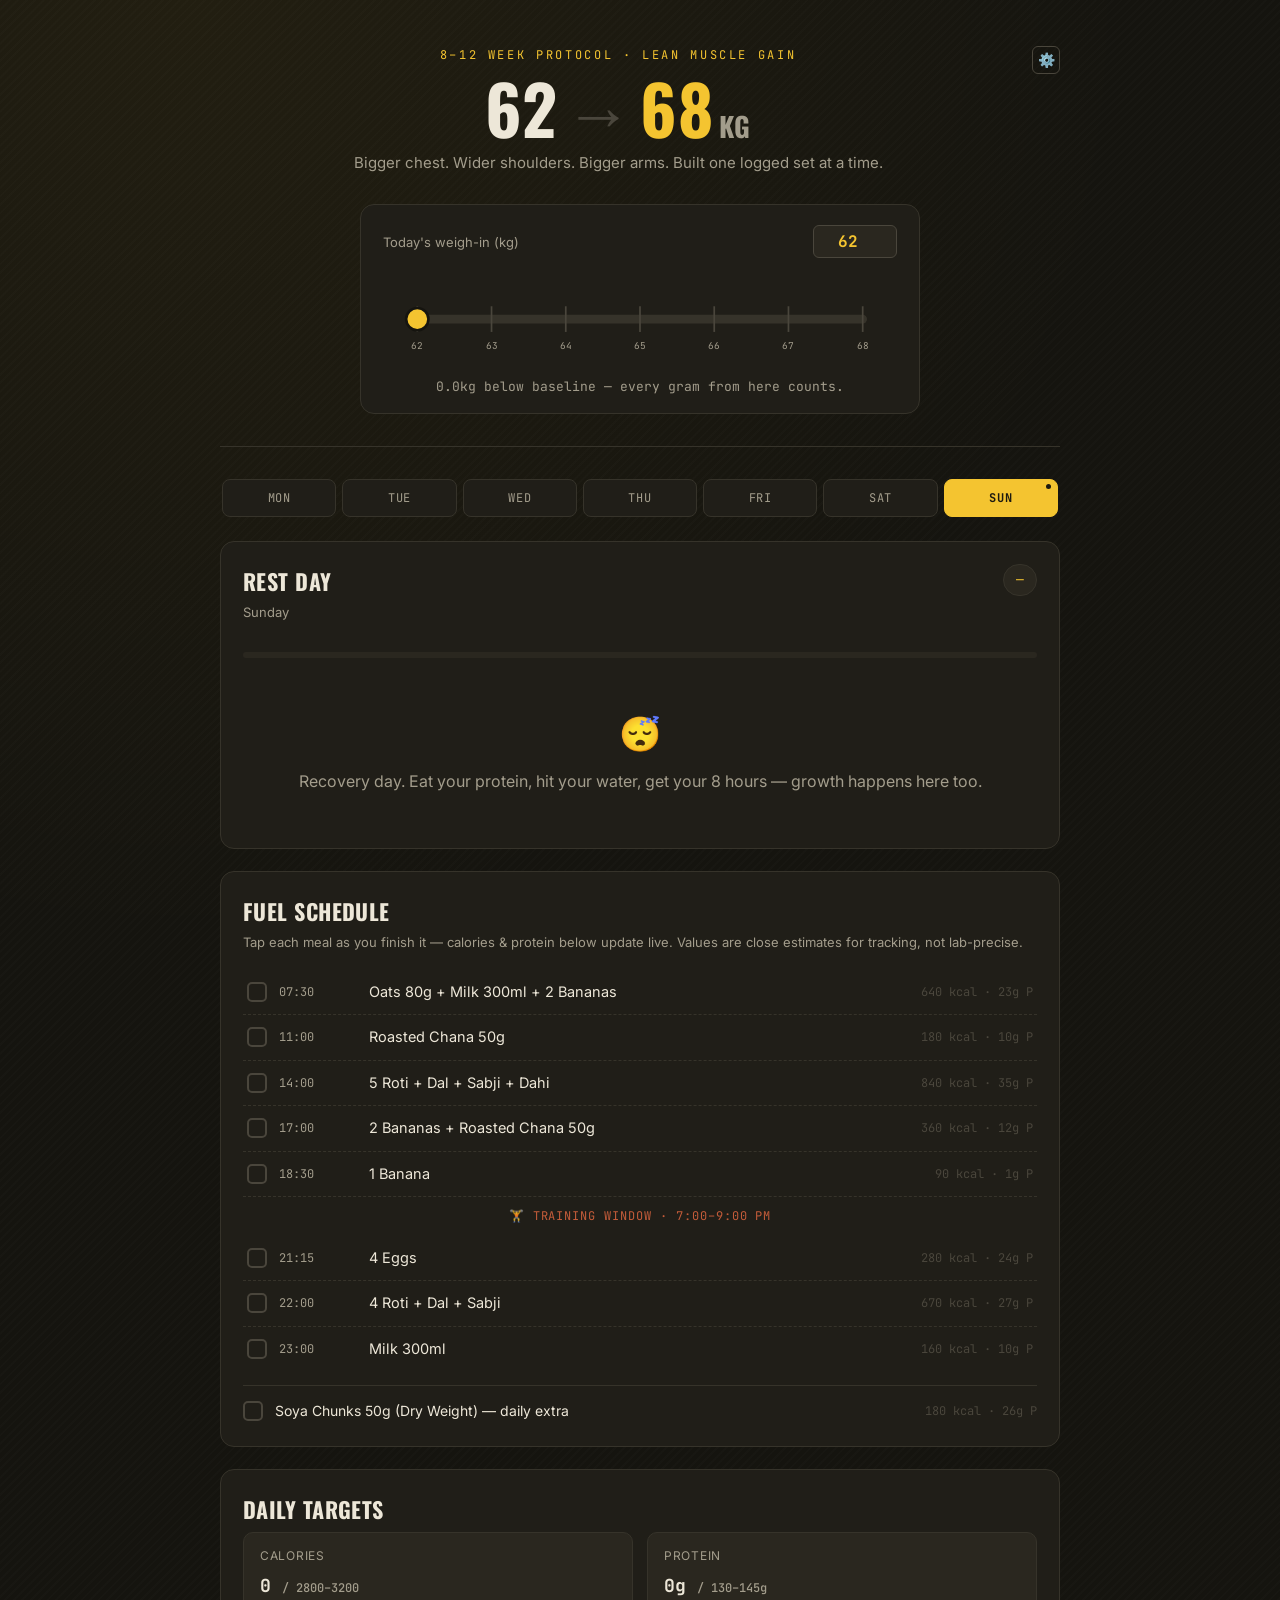
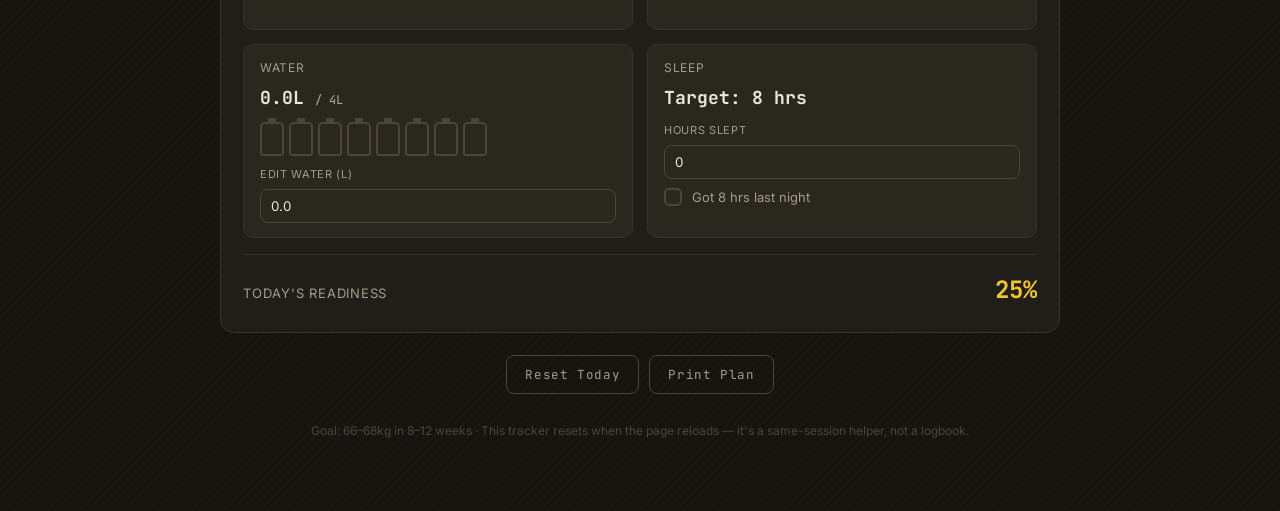
==== index.html @ f0677730 "resolve issue" ====
<!DOCTYPE html>
<html lang="en">
<head>
<meta charset="UTF-8">
<meta name="viewport" content="width=device-width, initial-scale=1.0">
<title>Lean Bulk Protocol · 62 → 68kg</title>
<link rel="preconnect" href="https://fonts.googleapis.com">
<link href="https://fonts.googleapis.com/css2?family=Oswald:wght@500;600;700&family=Inter:wght@400;500;600;700&family=JetBrains+Mono:wght@500;700&display=swap" rel="stylesheet">
<style>
  :root{
    --bg:#15140f;
    --surface:#201e18;
    --surface-2:#2a271f;
    --steel:#4a463c;
    --steel-soft:#36332a;
    --chalk:#ede7d8;
    --chalk-dim:#a39d8c;
    --hazard:#f4c430;
    --hazard-dim:#7a6420;
    --rust:#c45c3a;
    --go:#7c9a5a; 
  }

  *{ box-sizing:border-box; }
  html{ scroll-behavior:smooth; }
  body{
    margin:0;
    background:var(--bg);
    background-image:
      radial-gradient(circle at 15% 0%, rgba(244,196,48,0.06), transparent 40%),
      repeating-linear-gradient(135deg, rgba(255,255,255,0.012) 0px, rgba(255,255,255,0.012) 2px, transparent 2px, transparent 6px);
    color:var(--chalk);
    font-family:'Inter', sans-serif;
    line-height:1.55;
  }

  .page{ max-width:880px; margin:0 auto; padding:28px 20px 60px; }

  h1,h2,h3{ font-family:'Oswald', sans-serif; text-transform:uppercase; letter-spacing:0.02em; margin:0; }

  .mono{ font-family:'JetBrains Mono', monospace; }

  a{ color:var(--hazard); }

  :focus-visible{ outline:2px solid var(--hazard); outline-offset:3px; border-radius:4px; }

  /* ---------- HERO ---------- */
  .hero{
    text-align:center;
    padding:18px 0 32px;
    border-bottom:1px solid var(--steel-soft);
    margin-bottom:28px;
  }
  .hero-eyebrow{
    font-family:'JetBrains Mono', monospace;
    color:var(--hazard);
    font-size:12px;
    letter-spacing:0.22em;
    margin:0 0 10px;
  }
  .hero-title{
    font-size:clamp(40px, 9vw, 68px);
    font-weight:700;
    line-height:0.98;
    color:var(--chalk);
  }
  .hero-title .arrow{ color:var(--steel); font-weight:500; padding:0 6px; }
  .hero-title .goal-num{ color:var(--hazard); }
  .hero-title .unit{ font-size:0.4em; color:var(--chalk-dim); margin-left:4px; letter-spacing:0.05em; }
  .hero-sub{ color:var(--chalk-dim); margin:10px 0 0; font-size:15px; }

  /* ---------- BARBELL LOADER (signature element) ---------- */
  .bar-loader{
    margin:30px auto 0;
    max-width:560px;
    background:var(--surface);
    border:1px solid var(--steel-soft);
    border-radius:14px;
    padding:20px 22px 16px;
  }
  .bar-loader-head{
    display:flex; justify-content:space-between; align-items:baseline; gap:10px; flex-wrap:wrap;
  }
  .bar-loader-head label{ font-size:13px; color:var(--chalk-dim); }
  #weightInput{
    width:84px;
    background:var(--surface-2);
    border:1px solid var(--steel);
    color:var(--hazard);
    font-family:'JetBrains Mono', monospace;
    font-weight:700;
    font-size:16px;
    padding:5px 8px;
    border-radius:6px;
    text-align:center;
  }
  #barbellSvg{ width:100%; height:auto; display:block; margin-top:14px; }
  #barbellStatus{
    font-family:'JetBrains Mono', monospace;
    font-size:13px;
    color:var(--chalk-dim);
    text-align:center;
    margin:10px 0 0;
  }
  #barbellStatus.win{ color:var(--go); }

  /* ---------- DAY NAV ---------- */
  .day-nav{
    display:flex;
    gap:6px;
    overflow-x:auto;
    padding:4px 2px 18px;
    margin-bottom:6px;
  }
  .day-btn{
    flex:1 1 0;
    min-width:48px;
    background:var(--surface);
    border:1px solid var(--steel-soft);
    color:var(--chalk-dim);
    font-family:'JetBrains Mono', monospace;
    font-size:12px;
    letter-spacing:0.06em;
    padding:10px 4px;
    border-radius:8px;
    cursor:pointer;
    position:relative;
    transition:background 0.15s, color 0.15s, border-color 0.15s;
  }
  .day-btn:hover{ border-color:var(--steel); color:var(--chalk); }
  .day-btn.active{
    background:var(--hazard);
    color:#1d1a10;
    border-color:var(--hazard);
    font-weight:700;
  }
  .day-btn .today-dot{
    position:absolute; top:4px; right:6px;
    width:5px; height:5px; border-radius:50%;
    background:var(--rust);
  }
  .day-btn.active .today-dot{ background:#1d1a10; }

  /* ---------- CARDS ---------- */
  .card{
    background:var(--surface);
    border:1px solid var(--steel-soft);
    border-radius:14px;
    padding:22px 22px 24px;
    margin-bottom:22px;
  }
  .card h2{ font-size:22px; color:var(--chalk); }
  .card-meta{ font-size:13px; color:var(--chalk-dim); margin:4px 0 18px; }

  /* workout header / progress */
  .workout-header{
    display:flex; justify-content:space-between; align-items:flex-start; gap:14px; flex-wrap:wrap;
  }
  .progress-pill{
    font-family:'JetBrains Mono', monospace;
    font-size:13px;
    background:var(--surface-2);
    border:1px solid var(--steel-soft);
    color:var(--hazard);
    padding:5px 12px;
    border-radius:999px;
    white-space:nowrap;
  }
  .progress-track{
    height:6px; background:var(--surface-2); border-radius:999px; overflow:hidden; margin:12px 0 20px;
  }
  .progress-fill{
    height:100%; width:0%; background:var(--hazard);
    transition:width 0.25s ease;
  }
  .progress-fill.full{ background:var(--go); }

  .muscle-group{ margin-bottom:18px; }
  .muscle-group:last-child{ margin-bottom:0; }
  .muscle-group h3{
    font-size:14px; color:var(--chalk-dim); letter-spacing:0.1em;
    margin-bottom:8px; padding-bottom:6px; border-bottom:1px solid var(--steel-soft);
  }

  .ex-row{
    display:flex; align-items:center; gap:12px;
    padding:9px 4px;
    border-bottom:1px dashed var(--steel-soft);
  }
  .ex-row:last-child{ border-bottom:none; }
  .ex-row.done .ex-name{ color:var(--chalk-dim); text-decoration:line-through; text-decoration-color:var(--steel); }
  .ex-row.done .ex-sets{ color:var(--steel); }

  .checkbox{
    width:20px; height:20px; flex:0 0 auto;
    border:2px solid var(--steel);
    border-radius:5px;
    cursor:pointer;
    display:flex; align-items:center; justify-content:center;
    background:transparent;
    transition:background 0.15s, border-color 0.15s;
  }
  .checkbox.checked{ background:var(--hazard); border-color:var(--hazard); }
  .checkbox.checked::after{
    content:"✓"; color:#1d1a10; font-size:13px; font-weight:700;
  }

  .ex-name{ flex:1 1 auto; font-size:14.5px; color:var(--chalk); }
  .ex-sets{ font-family:'JetBrains Mono', monospace; font-size:13px; color:var(--hazard); white-space:nowrap; }

  .rest-day{
    text-align:center; padding:30px 10px; color:var(--chalk-dim);
  }
  .rest-day .big-emoji{ font-size:34px; margin-bottom:8px; }

  /* ---------- DIET ---------- */
  .meal-row{
    display:flex; align-items:center; gap:12px;
    padding:11px 4px;
    border-bottom:1px dashed var(--steel-soft);
  }
  .meal-row:last-child{ border-bottom:none; }
  .meal-time{
    font-family:'JetBrains Mono', monospace; font-size:12px; color:var(--chalk-dim);
    width:78px; flex:0 0 auto;
  }
  .meal-name{ flex:1 1 auto; font-size:14.5px; color:var(--chalk); }
  .meal-row.done .meal-name{ color:var(--chalk-dim); text-decoration:line-through; text-decoration-color:var(--steel); }
  .meal-macro{
    font-family:'JetBrains Mono', monospace; font-size:12px; color:var(--steel);
    white-space:nowrap;
  }
  .meal-row.done .meal-macro{ color:var(--hazard); }
  .meal-divider{
    text-align:center; padding:10px 0; color:var(--rust);
    font-family:'JetBrains Mono', monospace; font-size:12px; letter-spacing:0.08em;
  }
  .extra-row{
    display:flex; align-items:center; gap:12px; margin-top:14px; padding-top:14px;
    border-top:1px solid var(--steel-soft);
  }
  .extra-row .ex-name{ font-size:14px; }

  /* ---------- DASHBOARD ---------- */
  .gauges{
    display:grid; grid-template-columns:repeat(2, 1fr); gap:14px; margin-top:6px;
  }
  .gauge{
    background:var(--surface-2); border:1px solid var(--steel-soft); border-radius:10px;
    padding:14px 16px;
  }
  .gauge-label{ font-size:12px; color:var(--chalk-dim); letter-spacing:0.06em; text-transform:uppercase; margin-bottom:6px; }
  .gauge-value{ font-family:'JetBrains Mono', monospace; font-size:18px; color:var(--chalk); font-weight:700; }
  .gauge-value .target{ font-size:12px; color:var(--chalk-dim); font-weight:500; }
  .gauge .progress-track{ margin:10px 0 0; }

  .water-editor, .sleep-editor{ margin-top:10px; display:flex; flex-direction:column; gap:6px; }
  .water-editor label, .sleep-editor label{ font-size:11px; color:var(--chalk-dim); letter-spacing:0.06em; text-transform:uppercase; }
  .water-editor input, .sleep-editor input{
    width:100%; background:var(--surface-2); border:1px solid var(--steel); color:var(--chalk);
    font-family:'Inter', sans-serif; padding:8px 10px; border-radius:8px;
  }

  .bottles{ display:flex; gap:5px; margin-top:10px; flex-wrap:wrap; }
  .bottle{
    width:24px; height:34px; border:2px solid var(--steel); border-radius:5px 5px 3px 3px;
    cursor:pointer; background:transparent; position:relative;
    transition:background 0.15s, border-color 0.15s;
  }
  .bottle::before{
    content:""; position:absolute; top:-6px; left:50%; transform:translateX(-50%);
    width:8px; height:6px; background:var(--steel); border-radius:1px;
  }
  .bottle.filled{ background:var(--hazard); border-color:var(--hazard); }
  .bottle.filled::before{ background:var(--hazard); }

  .sleep-toggle{
    display:flex; align-items:center; gap:10px; margin-top:8px; cursor:pointer;
  }
  .sleep-toggle .checkbox{ width:18px; height:18px; }
  .sleep-toggle span{ font-size:13px; color:var(--chalk-dim); }

  .readiness{
    margin-top:16px; padding-top:16px; border-top:1px solid var(--steel-soft);
    display:flex; align-items:baseline; justify-content:space-between;
  }
  .readiness-label{ font-size:13px; color:var(--chalk-dim); letter-spacing:0.06em; text-transform:uppercase; }
  .readiness-value{ font-family:'JetBrains Mono', monospace; font-size:24px; color:var(--hazard); font-weight:700; }

  /* ---------- ACTIONS / FOOTER ---------- */
  .actions{ display:flex; gap:10px; justify-content:center; margin:6px 0 28px; flex-wrap:wrap; }
  .action-btn{
    background:transparent; border:1px solid var(--steel); color:var(--chalk-dim);
    font-family:'JetBrains Mono', monospace; font-size:12.5px; letter-spacing:0.05em;
    padding:10px 18px; border-radius:8px; cursor:pointer;
    transition:border-color 0.15s, color 0.15s;
  }
  .action-btn:hover{ border-color:var(--hazard); color:var(--hazard); }

  footer{ text-align:center; color:var(--steel); font-size:12px; padding-bottom:10px; }

  @media (max-width: 480px){
    .gauges{ grid-template-columns:1fr; }
    .meal-time{ width:60px; font-size:11px; }
  }

  @media (prefers-reduced-motion: reduce){
    *{ transition:none !important; scroll-behavior:auto !important; }
  }

  /* ---------- SETTINGS MODAL ---------- */
  .modal-overlay{
    display:none; position:fixed; top:0; left:0; right:0; bottom:0;
    background:rgba(0,0,0,0.7); z-index:1000; align-items:center; justify-content:center;
  }
  .modal-overlay.open{ display:flex; }
  .modal{
    background:var(--surface); border:1px solid var(--steel-soft); border-radius:16px;
    max-width:600px; width:90%; max-height:80vh; overflow-y:auto; padding:30px;
    animation:modalSlide 0.25s ease;
  }
  @keyframes modalSlide{
    from{ transform:translateY(20px); opacity:0; }
    to{ transform:translateY(0); opacity:1; }
  }
  .modal h2{ margin-top:0; }
  .modal-section{ margin-bottom:24px; }
  .modal-section:last-child{ margin-bottom:0; }
  .modal-label{ font-size:13px; color:var(--chalk-dim); letter-spacing:0.06em; text-transform:uppercase; display:block; margin-bottom:8px; }
  .modal-input, .modal-select{
    width:100%; background:var(--surface-2); border:1px solid var(--steel);
    color:var(--chalk); font-family:'Inter', sans-serif; font-size:14px;
    padding:10px 12px; border-radius:8px; margin-bottom:10px;
  }
  .modal-input:focus, .modal-select:focus{ outline:none; border-color:var(--hazard); }
  .modal-row{ display:flex; gap:14px; align-items:flex-end; }
  .modal-row .modal-field{ flex:1; }
  .modal-add-btn{
    background:var(--hazard); color:#1d1a10; border:none; font-weight:700;
    padding:10px 16px; border-radius:8px; cursor:pointer; font-size:13px;
    transition:opacity 0.15s;
  }
  .modal-add-btn:hover{ opacity:0.9; }
  .modal-item{
    background:var(--surface-2); border:1px solid var(--steel-soft); border-radius:8px;
    padding:12px; margin-bottom:8px; display:flex; justify-content:space-between; align-items:center; flex-wrap:wrap; gap:8px;
  }
  .modal-item-info{ flex:1; min-width:200px; }
  .modal-item-actions{ display:flex; gap:6px; }
  .modal-item-edit, .modal-item-close{
    background:none; border:none; cursor:pointer; font-size:16px;
    transition:color 0.15s;
  }
  .modal-item-edit{ color:var(--hazard); }
  .modal-item-edit:hover{ color:var(--hazard); opacity:0.8; }
  .modal-item-close{ color:var(--rust); }
  .modal-item-close:hover{ color:var(--hazard); }

  .modal-tabs{
    display:flex; gap:6px; border-bottom:1px solid var(--steel-soft); margin-bottom:20px;
    overflow-x:auto;
  }
  .modal-tab{
    background:none; border:none; color:var(--chalk-dim); padding:10px 16px;
    cursor:pointer; font-size:13px; letter-spacing:0.06em; text-transform:uppercase;
    border-bottom:2px solid transparent; transition:all 0.15s;
  }
  .modal-tab.active{ color:var(--hazard); border-bottom-color:var(--hazard); }
  .modal-tab:hover{ color:var(--chalk); }

  .modal-tab-content{ display:none; }
  .modal-tab-content.active{ display:block; }

  .edit-form{ background:var(--surface-2); border:1px solid var(--steel-soft); border-radius:8px; padding:16px; margin-bottom:16px; }
  .edit-form-row{ display:flex; gap:10px; margin-bottom:12px; flex-wrap:wrap; }
  .edit-form-row:last-child{ margin-bottom:0; }
  .edit-form-field{ flex:1; min-width:120px; }
  .edit-form-field label{ display:block; font-size:11px; color:var(--chalk-dim); margin-bottom:4px; text-transform:uppercase; letter-spacing:0.06em; }
  .edit-form-field input{ width:100%; }

  .modal-section.collapsible{ border:1px solid var(--steel-soft); border-radius:8px; overflow:hidden; }
  .modal-section.collapsible .modal-label{
    background:var(--surface-2); padding:12px; margin:0; cursor:pointer; display:flex;
    justify-content:space-between; align-items:center; user-select:none;
  }
  .modal-section.collapsible .modal-label::after{ content:"▼"; font-size:12px; }
  .modal-section.collapsible.collapsed .modal-label::after{ content:"▶"; }
  .modal-section.collapsible .section-content{ padding:16px; display:block; }
  .modal-section.collapsible.collapsed .section-content{ display:none; }

  .strength-calc{
    background:var(--surface-2); border:1px solid var(--steel-soft); border-radius:8px;
    padding:12px; margin-top:10px; font-size:12px; color:var(--chalk-dim);
  }
  .modal-buttons{
    display:flex; gap:10px; justify-content:flex-end; margin-top:20px;
  }
  .modal-btn{
    padding:10px 20px; border-radius:8px; border:1px solid var(--steel); color:var(--chalk);
    background:transparent; cursor:pointer; font-size:13px; transition:all 0.15s;
  }
  .modal-btn:hover{ border-color:var(--hazard); color:var(--hazard); }
  .modal-btn.primary{
    background:var(--hazard); color:#1d1a10; border-color:var(--hazard); font-weight:700;
  }
  .modal-btn.primary:hover{ opacity:0.9; }

  .settings-icon{
    width:28px; height:28px; display:flex; align-items:center; justify-content:center;
    background:transparent; border:1px solid var(--steel); border-radius:6px; cursor:pointer;
    color:var(--chalk-dim); font-size:14px; transition:all 0.15s;
  }
  .settings-icon:hover{ border-color:var(--hazard); color:var(--hazard); }

  @media print{
    body{ background:#fff; color:#111; }
    .day-nav, .actions, #weightInput, .settings-icon{ display:none; }
    .card, .bar-loader{ border:1px solid #ccc; background:#fff; }
    .hero-title, .hero-title .goal-num{ color:#111; }
  }
</style>
</head>
<body>
<div class="page">

  <header class="hero">
    <div style="display:flex; justify-content:center; align-items:flex-start; gap:16px; position:relative;">
      <div style="flex:1;">
        <p class="hero-eyebrow">8–12 WEEK PROTOCOL · LEAN MUSCLE GAIN</p>
        <h1 class="hero-title"><span id="startWeight">62</span><span class="arrow">→</span><span class="goal-num" id="goalWeight">68</span><span class="unit">KG</span></h1>
        <p class="hero-sub">Bigger chest. Wider shoulders. Bigger arms. Built one logged set at a time.</p>
      </div>
      <button class="settings-icon" id="settingsBtn" title="Settings" aria-label="Open settings">⚙️</button>
    </div>

    <div class="bar-loader">
      <div class="bar-loader-head">
        <label for="weightInput">Today's weigh-in (kg)</label>
        <input type="number" id="weightInput" min="55" max="75" step="0.1" value="62">
      </div>
      <svg id="barbellSvg" viewBox="0 0 600 110" xmlns="http://www.w3.org/2000/svg" aria-hidden="true">
        <line x1="40" y1="55" x2="560" y2="55" stroke="#36332a" stroke-width="10" stroke-linecap="round"/>
        <rect id="barFill" x="40" y="50" width="0" height="10" rx="5" fill="#f4c430"/>
        <g id="ticks" font-family="JetBrains Mono, monospace" font-size="11" fill="#a39d8c"></g>
        <circle id="plateMarker" cx="40" cy="55" r="13" fill="#f4c430" stroke="#15140f" stroke-width="3"/>
      </svg>
      <p id="barbellStatus" class="mono">Log your weight to start tracking.</p>
    </div>
  </header>

  <nav class="day-nav" id="dayNav" aria-label="Day selector"></nav>

  <section class="card workout-card">
    <div class="workout-header">
      <div>
        <h2 id="workoutTitle">—</h2>
        <p class="card-meta" id="workoutMeta">—</p>
      </div>
      <div class="progress-pill mono" id="workoutProgressText">0/0</div>
    </div>
    <div class="progress-track"><div class="progress-fill" id="workoutProgressFill"></div></div>
    <div id="workoutContent"></div>
  </section>

  <section class="card diet-card">
    <h2>Fuel Schedule</h2>
    <p class="card-meta">Tap each meal as you finish it — calories &amp; protein below update live. Values are close estimates for tracking, not lab-precise.</p>
    <div id="dietList"></div>
    <div class="extra-row">
      <button class="checkbox" id="soyaCheck" role="checkbox" aria-checked="false" aria-label="Soya chunks 50g dry, daily"></button>
      <span class="ex-name">Soya Chunks 50g (Dry Weight) — daily extra</span>
      <span class="meal-macro mono">180 kcal · 26g P</span>
    </div>
  </section>

  <section class="card dashboard-card">
    <h2>Daily Targets</h2>
    <div class="gauges">
      <div class="gauge">
        <div class="gauge-label">Calories</div>
        <div class="gauge-value"><span id="kcalValue">0</span> <span class="target">/ 2800–3200</span></div>
        <div class="progress-track"><div class="progress-fill" id="kcalFill"></div></div>
      </div>
      <div class="gauge">
        <div class="gauge-label">Protein</div>
        <div class="gauge-value"><span id="proteinValue">0</span>g <span class="target">/ 130–145g</span></div>
        <div class="progress-track"><div class="progress-fill" id="proteinFill"></div></div>
      </div>
      <div class="gauge">
        <div class="gauge-label">Water</div>
        <div class="gauge-value"><span id="waterValue">0.0</span>L <span class="target" id="waterTarget">/ 4L</span></div>
        <div class="bottles" id="bottles"></div>
        <div class="water-editor">
          <label for="waterInput">Edit water (L)</label>
          <input type="number" id="waterInput" min="0" max="8" step="0.5" value="0">
        </div>
      </div>
      <div class="gauge">
        <div class="gauge-label">Sleep</div>
        <div class="gauge-value">Target: 8 hrs</div>
        <div class="sleep-editor">
          <label for="sleepInput">Hours slept</label>
          <input type="number" id="sleepInput" min="0" max="12" step="0.5" value="0">
        </div>
        <label class="sleep-toggle">
          <button class="checkbox" id="sleepCheck" role="checkbox" aria-checked="false" aria-label="Got 8 hours sleep last night"></button>
          <span>Got 8 hrs last night</span>
        </label>
      </div>
    </div>
    <div class="readiness">
      <span class="readiness-label">Today's readiness</span>
      <span class="readiness-value mono" id="readinessValue">0%</span>
    </div>
  </section>

  <div class="actions">
    <button class="action-btn" id="resetBtn">Reset Today</button>
    <button class="action-btn" id="printBtn">Print Plan</button>
  </div>

  <footer>
    Goal: 66–68kg in 8–12 weeks · This tracker resets when the page reloads — it's a same-session helper, not a logbook.
  </footer>
</div>

<!-- SETTINGS MODAL -->
<div class="modal-overlay" id="settingsModal">
  <div class="modal">
    <h2>⚙️ Customize Your Protocol</h2>
    
    <div class="modal-tabs">
      <button class="modal-tab active" data-tab="weight">Weight & Calories</button>
      <button class="modal-tab" data-tab="meals">Meals</button>
      <button class="modal-tab" data-tab="exercises">Exercises</button>
    </div>

    <!-- TAB: WEIGHT & CALORIES -->
    <div class="modal-tab-content active" id="tab-weight">
      <div class="modal-section">
        <label class="modal-label">Weight Goal Range</label>
        <div class="modal-row">
          <div class="modal-field">
            <input type="number" class="modal-input" id="startWeightInput" min="40" max="150" step="0.1" placeholder="Start (kg)">
          </div>
          <div class="modal-field">
            <input type="number" class="modal-input" id="goalWeightInput" min="40" max="150" step="0.1" placeholder="Goal (kg)">
          </div>
        </div>
      </div>

      <div class="modal-section">
        <label class="modal-label">Daily Nutrition Targets</label>
        <div style="margin-bottom:12px; padding:12px; background:var(--surface-2); border-radius:6px; font-size:13px; color:var(--chalk-dim);">
          💡 Tip: Higher weight = more calories needed. Adjust based on your goal (bulk, cut, maintain).
        </div>
        <div class="modal-row">
          <div class="modal-field">
            <label style="font-size:11px; color:var(--chalk-dim);">Calories (kcal/day)</label>
            <input type="number" class="modal-input" id="calorieTargetInput" min="1500" max="5000" step="100">
          </div>
          <div class="modal-field">
            <label style="font-size:11px; color:var(--chalk-dim);">Protein (g/day)</label>
            <input type="number" class="modal-input" id="proteinTargetInput" min="50" max="300" step="5">
          </div>
        </div>
        <div class="strength-calc" id="calorieCalcInfo"></div>
      </div>
    </div>

    <!-- TAB: MEALS -->
    <div class="modal-tab-content" id="tab-meals">
      <div class="modal-section">
        <label class="modal-label">Default Meals</label>
        <div id="defaultMealsList"></div>
      </div>
      
      <div class="modal-section">
        <label class="modal-label">Custom Meals</label>
        <div id="customMealsList"></div>
        
        <div class="edit-form">
          <h3 style="margin:0 0 12px; font-size:13px;">Add New Meal</h3>
          <div class="edit-form-row">
            <div class="edit-form-field">
              <label>Time</label>
              <input type="time" class="modal-input" id="newMealTime" value="12:00">
            </div>
            <div class="edit-form-field">
              <label>Meal Name</label>
              <input type="text" class="modal-input" id="newMealName" placeholder="e.g. Chicken Rice">
            </div>
          </div>
          <div class="edit-form-row">
            <div class="edit-form-field">
              <label>Calories (kcal)</label>
              <input type="number" class="modal-input" id="newMealKcal" min="0" max="2000" placeholder="500">
            </div>
            <div class="edit-form-field">
              <label>Protein (g)</label>
              <input type="number" class="modal-input" id="newMealProtein" min="0" max="150" placeholder="30">
            </div>
          </div>
          <button class="modal-add-btn" id="addMealBtn">➕ Add Meal</button>
        </div>
      </div>
    </div>

    <!-- TAB: EXERCISES -->
    <div class="modal-tab-content" id="tab-exercises">
      <div id="exercisesList"></div>
    </div>

    <div class="modal-buttons">
      <button class="modal-btn" id="closeSettingsBtn">Cancel</button>
      <button class="modal-btn primary" id="saveSettingsBtn">Save Changes</button>
    </div>
  </div>
</div>

<script>
(function(){
  // ---------- DEFAULT CONFIG ----------
  const defaultConfig = {
    startWeight: 62,
    goalWeight: 68,
    calorieTarget: 3000,
    proteinTarget: 140,
    customMeals: [],
    workoutData: {
      backBiceps: {
        title: "Back + Biceps",
        day: "Monday & Thursday",
        groups: [
          { name:"Back", exercises:[
            {name:"Wide Grip Lat Pulldown", sets:4, reps:"8–12"},
            {name:"Seated Cable Row", sets:4, reps:"8–12"},
            {name:"Chest Supported Row", sets:3, reps:"10–12"},
            {name:"One Arm Dumbbell Row", sets:3, reps:"10"},
            {name:"Face Pull", sets:3, reps:"15"}
          ]},
          { name:"Biceps", exercises:[
            {name:"Barbell Curl", sets:4, reps:"8–10"},
            {name:"Incline Dumbbell Curl", sets:3, reps:"10–12"},
            {name:"Hammer Curl", sets:3, reps:"10–12"},
            {name:"Reverse Grip EZ-Bar Curl", sets:3, reps:"12–15"}
          ]}
        ]
      },
      chestTriceps: {
        title: "Chest + Triceps",
        day: "Tuesday & Friday",
        groups: [
          { name:"Chest", exercises:[
            {name:"Incline Bench Press", sets:4, reps:"6–8"},
            {name:"Flat Bench Press", sets:4, reps:"6–8"},
            {name:"Incline Dumbbell Press", sets:3, reps:"8–10"},
            {name:"Cable Fly", sets:3, reps:"12–15"}
          ]},
          { name:"Triceps", exercises:[
            {name:"Rope Pushdown", sets:4, reps:"10–12"},
            {name:"Overhead Rope Extension", sets:3, reps:"10–12"},
            {name:"Dips", sets:3, reps:"8–12"}
          ]}
        ]
      },
      legsShouldersAbs: {
        title: "Legs + Shoulders + Abs",
        day: "Wednesday & Saturday",
        groups: [
          { name:"Legs", exercises:[
            {name:"Squat", sets:4, reps:"6–8"},
            {name:"Leg Press", sets:4, reps:"10–12"},
            {name:"Romanian Deadlift", sets:3, reps:"8–10"},
            {name:"Leg Extension", sets:3, reps:"12–15"},
            {name:"Leg Curl", sets:3, reps:"12–15"},
            {name:"Standing Calf Raise", sets:4, reps:"15–20"}
          ]},
          { name:"Shoulders", exercises:[
            {name:"Seated Dumbbell Press", sets:4, reps:"8–10"},
            {name:"Lateral Raise", sets:5, reps:"12–15"},
            {name:"Rear Delt Fly", sets:4, reps:"15"},
            {name:"Front Plate Raise", sets:3, reps:"15"}
          ]},
          { name:"Abs", exercises:[
            {name:"Hanging Leg Raise", sets:3, reps:"15"},
            {name:"Cable Crunch", sets:3, reps:"15"},
            {name:"Plank", sets:3, reps:"60 sec"}
          ]}
        ]
      },
      rest: { title:"Rest Day", day:"Sunday", groups: [] }
    }
  };

  let config = loadConfig();

  // Add workoutData if not present
  if (!config.workoutData) {
    config.workoutData = JSON.parse(JSON.stringify(defaultConfig.workoutData));
  }

  const dayLabels = ["SUN","MON","TUE","WED","THU","FRI","SAT"];
  const dayToGroup = { 0:"rest", 1:"backBiceps", 2:"chestTriceps", 3:"legsShouldersAbs", 4:"backBiceps", 5:"chestTriceps", 6:"legsShouldersAbs" };

  let meals = [
    { time:"07:30", name:"Oats 80g + Milk 300ml + 2 Bananas", kcal:640, protein:23, default:true },
    { time:"11:00", name:"Roasted Chana 50g", kcal:180, protein:10, default:true },
    { time:"14:00", name:"5 Roti + Dal + Sabji + Dahi", kcal:840, protein:35, default:true },
    { time:"17:00", name:"2 Bananas + Roasted Chana 50g", kcal:360, protein:12, default:true },
    { time:"18:30", name:"1 Banana", kcal:90, protein:1, default:true },
    { divider:"🏋  TRAINING WINDOW · 7:00–9:00 PM" },
    { time:"21:15", name:"4 Eggs", kcal:280, protein:24, default:true },
    { time:"22:00", name:"4 Roti + Dal + Sabji", kcal:670, protein:27, default:true },
    { time:"23:00", name:"Milk 300ml", kcal:160, protein:10, default:true }
  ];

  // ---------- STORAGE FUNCTIONS ----------
  function getDailyStateKey(){
    const today = new Date().toISOString().split('T')[0];
    return 'workoutDailyState_' + today;
  }

  function saveDailyState(){
    const state = {
      exState: exState,
      mealState: mealState,
      soyaDone: soyaDone,
      sleepDone: sleepDone,
      waterFilled: waterFilled,
      sleepHours: sleepHours,
      weight: parseFloat((typeof weightInput !== 'undefined' && weightInput.value) ? weightInput.value : (config.startWeight || 0))
    };
    localStorage.setItem(getDailyStateKey(), JSON.stringify(state));
  }

  function loadDailyState(){
    const stored = localStorage.getItem(getDailyStateKey());
    if (stored){
      const state = JSON.parse(stored);
      // Merge exState safely: keep current structure but copy boolean values where possible
      if (state.exState && typeof state.exState === 'object'){
        Object.keys(exState).forEach(g => {
          if (Array.isArray(exState[g]) && Array.isArray(state.exState[g])){
            const len = Math.min(exState[g].length, state.exState[g].length);
            for (let i=0;i<len;i++) exState[g][i] = !!state.exState[g][i];
          }
        });
      }
      // Merge mealState without changing length
      if (Array.isArray(state.mealState) && Array.isArray(mealState)){
        const len = Math.min(mealState.length, state.mealState.length);
        for (let i=0;i<len;i++) mealState[i] = !!state.mealState[i];
      }
      soyaDone = !!state.soyaDone;
      sleepDone = !!state.sleepDone;
      waterFilled = state.waterFilled || 0;
      sleepHours = state.sleepHours || 0;
      if (typeof state.weight !== 'undefined'){
        try { document.getElementById('weightInput').value = state.weight; } catch(e){}
      }
    }
  }

  function loadConfig(){
    const stored = localStorage.getItem('workoutConfig');
    return stored ? JSON.parse(stored) : JSON.parse(JSON.stringify(defaultConfig));
  }

  function saveConfig(cfg){
    localStorage.setItem('workoutConfig', JSON.stringify(cfg));
  }

  // Auto-calculate calories based on weight
  function calculateCalories(weight) {
    // Harris-Benedict formula adjusted for bulking
    const tdee = 1.375 * (10 * weight + 6.25 * 180 - 5 * 30 + 5); // assuming 180cm height, 30yo male
    return Math.round(tdee * 1.1); // 10% surplus for lean bulk
  }

  function calculateProtein(weight) {
    return Math.round(weight * 2.2); // 2.2g per kg for muscle building
  }

  // ---------- state ----------
  let currentGroup = "backBiceps";
  let exState = {};
  let mealState = meals.map(() => false);
  let soyaDone = false;
  let sleepDone = false;
  let waterFilled = 0;
  let sleepHours = 0;

  Object.keys(config.workoutData).forEach(g => {
    const count = config.workoutData[g].groups.reduce((sum, grp) => sum + grp.exercises.length, 0);
    exState[g] = new Array(count).fill(false);
  });

  // ---------- elements ----------
  const dayNav = document.getElementById('dayNav');
  const workoutTitle = document.getElementById('workoutTitle');
  const workoutMeta = document.getElementById('workoutMeta');
  const workoutContent = document.getElementById('workoutContent');
  const workoutProgressText = document.getElementById('workoutProgressText');
  const workoutProgressFill = document.getElementById('workoutProgressFill');
  const dietList = document.getElementById('dietList');
  const bottlesEl = document.getElementById('bottles');
  const settingsModal = document.getElementById('settingsModal');
  const settingsBtn = document.getElementById('settingsBtn');
  const closeSettingsBtn = document.getElementById('closeSettingsBtn');
  const saveSettingsBtn = document.getElementById('saveSettingsBtn');

  // ---------- MODAL TABS ----------
  document.querySelectorAll('.modal-tab').forEach(tab => {
    tab.addEventListener('click', (e) => {
      const tabName = e.target.dataset.tab;
      document.querySelectorAll('.modal-tab').forEach(t => t.classList.remove('active'));
      document.querySelectorAll('.modal-tab-content').forEach(c => c.classList.remove('active'));
      e.target.classList.add('active');
      document.getElementById('tab-' + tabName).classList.add('active');
    });
  });

  // ---------- SETTINGS MODAL ----------
  settingsBtn.addEventListener('click', () => {
    openSettingsModal();
  });

  closeSettingsBtn.addEventListener('click', () => {
    settingsModal.classList.remove('open');
  });

  settingsModal.addEventListener('click', (e) => {
    if (e.target === settingsModal) settingsModal.classList.remove('open');
  });

  function openSettingsModal(){
    document.getElementById('startWeightInput').value = config.startWeight;
    document.getElementById('goalWeightInput').value = config.goalWeight;
    document.getElementById('calorieTargetInput').value = config.calorieTarget;
    document.getElementById('proteinTargetInput').value = config.proteinTarget;
    
    updateCalorieCalcInfo();
    renderMealsList();
    renderExercisesList();
    settingsModal.classList.add('open');
  }

  function updateCalorieCalcInfo(){
    const weight = parseFloat(document.getElementById('startWeightInput').value) || config.startWeight;
    const suggestedCal = calculateCalories(weight);
    const suggestedPro = calculateProtein(weight);
    document.getElementById('calorieCalcInfo').innerHTML = 
      `<strong>🧮 Suggested for ${weight}kg:</strong><br>` +
      `Calories: ${suggestedCal} kcal/day | Protein: ${suggestedPro}g/day<br>` +
      `<small>Formula: TDEE × 1.1 (lean bulk) & ${weight}kg × 2.2g/kg</small>`;
  }

  document.getElementById('startWeightInput').addEventListener('change', updateCalorieCalcInfo);

  // ---------- MEALS MANAGEMENT ----------
  function renderMealsList(){
    const defaultContainer = document.getElementById('defaultMealsList');
    const customContainer = document.getElementById('customMealsList');
    
    defaultContainer.innerHTML = '';
    customContainer.innerHTML = '';
    
    meals.forEach((m, idx) => {
      if (m.divider) return;
      const item = document.createElement('div');
      item.className = 'modal-item';
      item.innerHTML = `<div class="modal-item-info">
        <strong>${m.time} — ${m.name}</strong><br>
        <small>${m.kcal} kcal · ${m.protein}g P</small>
      </div>`;
      
      const actions = document.createElement('div');
      actions.className = 'modal-item-actions';
      
      if (!m.default) {
        const editBtn = document.createElement('button');
        editBtn.className = 'modal-item-edit';
        editBtn.textContent = '✎';
        editBtn.onclick = () => editMeal(idx);
        actions.appendChild(editBtn);
        
        const delBtn = document.createElement('button');
        delBtn.className = 'modal-item-close';
        delBtn.textContent = '✕';
        delBtn.onclick = () => {
          meals.splice(idx, 1);
          mealState.splice(idx, 1);
          renderMealsList();
        };
        actions.appendChild(delBtn);
      } else {
        const editBtn = document.createElement('button');
        editBtn.className = 'modal-item-edit';
        editBtn.textContent = '✎';
        editBtn.onclick = () => editMeal(idx);
        actions.appendChild(editBtn);
      }
      
      item.appendChild(actions);
      (m.default ? defaultContainer : customContainer).appendChild(item);
    });
  }

  function editMeal(idx){
    const m = meals[idx];
    const form = `
      <div class="edit-form" id="editMealForm">
        <h3 style="margin:0 0 12px; font-size:13px;">Edit Meal</h3>
        <div class="edit-form-row">
          <div class="edit-form-field">
            <label>Time</label>
            <input type="time" class="modal-input" id="editMealTime" value="${m.time}">
          </div>
          <div class="edit-form-field">
            <label>Meal Name</label>
            <input type="text" class="modal-input" id="editMealName" value="${m.name}">
          </div>
        </div>
        <div class="edit-form-row">
          <div class="edit-form-field">
            <label>Calories (kcal)</label>
            <input type="number" class="modal-input" id="editMealKcal" min="0" max="2000" value="${m.kcal}">
          </div>
          <div class="edit-form-field">
            <label>Protein (g)</label>
            <input type="number" class="modal-input" id="editMealProtein" min="0" max="150" value="${m.protein}">
          </div>
        </div>
        <div style="display:flex; gap:6px;">
          <button class="modal-btn" onclick="document.getElementById('editMealForm').remove()">Cancel</button>
          <button class="modal-btn primary" onclick="saveMealEdit(${idx})">Save</button>
        </div>
      </div>
    `;
    const container = document.getElementById('tab-meals');
    const existing = document.getElementById('editMealForm');
    if (existing) existing.remove();
    const formEl = document.createElement('div');
    formEl.innerHTML = form;
    container.insertBefore(formEl.firstElementChild, container.firstChild);
  }

  window.saveMealEdit = function(idx){
    meals[idx].time = document.getElementById('editMealTime').value;
    meals[idx].name = document.getElementById('editMealName').value;
    meals[idx].kcal = parseInt(document.getElementById('editMealKcal').value);
    meals[idx].protein = parseInt(document.getElementById('editMealProtein').value);
    document.getElementById('editMealForm').remove();
    renderMealsList();
  };

  document.getElementById('addMealBtn').addEventListener('click', () => {
    const name = document.getElementById('newMealName').value.trim();
    const time = document.getElementById('newMealTime').value;
    const kcal = parseInt(document.getElementById('newMealKcal').value) || 0;
    const protein = parseInt(document.getElementById('newMealProtein').value) || 0;

    if (!name){
      alert('Please enter a meal name');
      return;
    }

    meals.push({ time, name, kcal, protein, custom: true });
    mealState.push(false);
    document.getElementById('newMealName').value = '';
    document.getElementById('newMealTime').value = '12:00';
    document.getElementById('newMealKcal').value = '';
    document.getElementById('newMealProtein').value = '';
    renderMealsList();
    renderDiet();
    updateDashboard();
  });

  // ---------- EXERCISES MANAGEMENT ----------
  function renderExercisesList(){
    const container = document.getElementById('exercisesList');
    container.innerHTML = '';
    
    const addForm = document.createElement('div');
    addForm.className = 'edit-form';
    addForm.innerHTML = `
      <h3 style="margin:0 0 12px; font-size:13px;">Add New Exercise</h3>
      <div class="edit-form-row">
        <div class="edit-form-field">
          <label>Workout</label>
          <select class="modal-input" id="newExerciseDay">
            <option value="backBiceps">Back + Biceps</option>
            <option value="chestTriceps">Chest + Triceps</option>
            <option value="legsShouldersAbs">Legs + Shoulders + Abs</option>
          </select>
        </div>
        <div class="edit-form-field">
          <label>Muscle Group</label>
          <input type="text" class="modal-input" id="newExerciseGroup" placeholder="e.g. Arms">
        </div>
      </div>
      <div class="edit-form-row">
        <div class="edit-form-field">
          <label>Exercise Name</label>
          <input type="text" class="modal-input" id="newExerciseName" placeholder="e.g. Cable Curl">
        </div>
        <div class="edit-form-field">
          <label>Sets</label>
          <input type="number" class="modal-input" id="newExerciseSets" min="1" max="10" value="3">
        </div>
        <div class="edit-form-field">
          <label>Reps</label>
          <input type="text" class="modal-input" id="newExerciseReps" placeholder="8-12">
        </div>
      </div>
      <button class="modal-add-btn" id="addExerciseBtn">➕ Add Exercise</button>
    `;
    container.appendChild(addForm);

    document.getElementById('addExerciseBtn').addEventListener('click', () => {
      const day = document.getElementById('newExerciseDay').value;
      const groupName = document.getElementById('newExerciseGroup').value.trim();
      const name = document.getElementById('newExerciseName').value.trim();
      const sets = parseInt(document.getElementById('newExerciseSets').value) || 3;
      const reps = document.getElementById('newExerciseReps').value.trim() || '8-12';

      if (!name || !groupName) {
        alert('Please enter exercise name and muscle group');
        return;
      }

      const targetDay = config.workoutData[day];
      let group = targetDay.groups.find(g => g.name.toLowerCase() === groupName.toLowerCase());
      if (!group) {
        targetDay.groups.push({ name: groupName, exercises: [] });
        group = targetDay.groups[targetDay.groups.length - 1];
      }

      group.exercises.push({ name, sets, reps });
      document.getElementById('newExerciseName').value = '';
      document.getElementById('newExerciseGroup').value = '';
      document.getElementById('newExerciseSets').value = '3';
      document.getElementById('newExerciseReps').value = '';
      renderExercisesList();
      renderWorkout();
      saveConfig(config);
    });
    
    Object.keys(config.workoutData).forEach(groupKey => {
      if (groupKey === 'rest') return;
      
      const section = document.createElement('div');
      section.className = 'modal-section collapsible';
      section.innerHTML = `<label class="modal-label">${config.workoutData[groupKey].title}</label>
        <div class="section-content"></div>`;
      
      const content = section.querySelector('.section-content');
      
      config.workoutData[groupKey].groups.forEach((group, gIdx) => {
        const groupTitle = document.createElement('h4');
        groupTitle.style.cssText = 'margin:16px 0 8px; color:var(--hazard); font-size:12px;';
        groupTitle.textContent = group.name;
        content.appendChild(groupTitle);
        
        group.exercises.forEach((ex, eIdx) => {
          const item = document.createElement('div');
          item.className = 'modal-item';
          item.innerHTML = `<div class="modal-item-info">
            <strong>${ex.name}</strong><br>
            <small>${ex.sets} sets × ${ex.reps} reps</small>
          </div>`;
          
          const actions = document.createElement('div');
          actions.className = 'modal-item-actions';
          
          const editBtn = document.createElement('button');
          editBtn.className = 'modal-item-edit';
          editBtn.textContent = '✎';
          editBtn.onclick = () => editExercise(groupKey, gIdx, eIdx);
          actions.appendChild(editBtn);
          
          const delBtn = document.createElement('button');
          delBtn.className = 'modal-item-close';
          delBtn.textContent = '✕';
          delBtn.onclick = () => deleteExercise(groupKey, gIdx, eIdx);
          actions.appendChild(delBtn);
          
          item.appendChild(actions);
          content.appendChild(item);
        });
      });
      
      section.querySelector('.modal-label').addEventListener('click', () => {
        section.classList.toggle('collapsed');
      });
      
      container.appendChild(section);
    });
  }

  function editExercise(groupKey, gIdx, eIdx){
    const ex = config.workoutData[groupKey].groups[gIdx].exercises[eIdx];
    const form = `
      <div class="edit-form" id="editExForm">
        <h3 style="margin:0 0 12px; font-size:13px;">Edit Exercise</h3>
        <div class="edit-form-row">
          <div class="edit-form-field">
            <label>Exercise Name</label>
            <input type="text" class="modal-input" id="editExName" value="${ex.name}">
          </div>
        </div>
        <div class="edit-form-row">
          <div class="edit-form-field">
            <label>Sets</label>
            <input type="number" class="modal-input" id="editExSets" min="1" max="10" value="${ex.sets}">
          </div>
          <div class="edit-form-field">
            <label>Reps (e.g., 8-12 or 15)</label>
            <input type="text" class="modal-input" id="editExReps" value="${ex.reps}">
          </div>
        </div>
        <div style="display:flex; gap:6px;">
          <button class="modal-btn" onclick="document.getElementById('editExForm').remove()">Cancel</button>
          <button class="modal-btn primary" onclick="saveExEdit('${groupKey}', ${gIdx}, ${eIdx})">Save</button>
        </div>
      </div>
    `;
    const container = document.getElementById('tab-exercises');
    const existing = document.getElementById('editExForm');
    if (existing) existing.remove();
    const formEl = document.createElement('div');
    formEl.innerHTML = form;
    container.insertBefore(formEl.firstElementChild, container.firstChild);
  }

  window.saveExEdit = function(groupKey, gIdx, eIdx){
    config.workoutData[groupKey].groups[gIdx].exercises[eIdx].name = document.getElementById('editExName').value;
    config.workoutData[groupKey].groups[gIdx].exercises[eIdx].sets = parseInt(document.getElementById('editExSets').value);
    config.workoutData[groupKey].groups[gIdx].exercises[eIdx].reps = document.getElementById('editExReps').value;
    document.getElementById('editExForm').remove();
    saveConfig(config);
    renderExercisesList();
    renderWorkout();
    updateDashboard();
  };

  window.deleteExercise = function(groupKey, gIdx, eIdx){
    if (confirm('Delete this exercise?')){
      config.workoutData[groupKey].groups[gIdx].exercises.splice(eIdx, 1);
      
      // If group is now empty, remove the group
      if (config.workoutData[groupKey].groups[gIdx].exercises.length === 0){
        config.workoutData[groupKey].groups.splice(gIdx, 1);
      }
      
      saveConfig(config);
      renderExercisesList();
      renderWorkout();
      updateDashboard();
    }
  };

  saveSettingsBtn.addEventListener('click', () => {
    const startWeight = parseFloat(document.getElementById('startWeightInput').value);
    const goalWeight = parseFloat(document.getElementById('goalWeightInput').value);
    const calorieTarget = parseInt(document.getElementById('calorieTargetInput').value);
    const proteinTarget = parseInt(document.getElementById('proteinTargetInput').value);
    const sleepTarget = parseFloat(document.getElementById('sleepTargetInput').value);

    if (isNaN(startWeight) || isNaN(goalWeight) || isNaN(calorieTarget) || isNaN(proteinTarget) || isNaN(sleepTarget)){
      alert('Please fill all fields with valid numbers');
      return;
    }

    config.startWeight = startWeight;
    config.goalWeight = goalWeight;
    config.calorieTarget = calorieTarget;
    config.proteinTarget = proteinTarget;
    config.sleepTarget = sleepTarget;
    saveConfig(config);

    // Update display
    document.getElementById('startWeight').textContent = startWeight;
    document.getElementById('goalWeight').textContent = goalWeight;
    document.getElementById('sleepTargetDisplay').textContent = sleepTarget;
    document.getElementById('sleepToggleLabel').textContent = 'Got ' + sleepTarget + ' hrs sleep';
    document.getElementById('weightInput').min = Math.max(55, startWeight - 5);
    document.getElementById('weightInput').max = goalWeight + 5;

    settingsModal.classList.remove('open');
    renderDiet();
    updateDashboard();
  });

  // ---------- day nav ----------
  const todayIdx = new Date().getDay();
  for (let i = 1; i <= 7; i++) {
    const idx = i % 7;
    const btn = document.createElement('button');
    btn.className = 'day-btn';
    btn.textContent = dayLabels[idx];
    btn.dataset.day = idx;
    btn.setAttribute('aria-pressed', 'false');
    if (idx === todayIdx) {
      const dot = document.createElement('span');
      dot.className = 'today-dot';
      btn.appendChild(dot);
    }
    btn.addEventListener('click', () => selectDay(idx));
    dayNav.appendChild(btn);
  }

  function selectDay(dayIdx){
    currentGroup = dayToGroup[dayIdx];
    [...dayNav.children].forEach(b => {
      const active = Number(b.dataset.day) === dayIdx;
      b.classList.toggle('active', active);
      b.setAttribute('aria-pressed', String(active));
    });
    renderWorkout();
  }

  // ---------- workout rendering ----------
  function renderWorkout(){
    const data = config.workoutData[currentGroup];
    workoutTitle.textContent = data.title;
    workoutMeta.textContent = data.day;
    workoutContent.innerHTML = '';

    if (currentGroup === 'rest'){
      workoutContent.innerHTML = '<div class="rest-day"><div class="big-emoji">😴</div>Recovery day. Eat your protein, hit your water, get your 8 hours — growth happens here too.</div>';
      workoutProgressText.textContent = '—';
      workoutProgressFill.style.width = '0%';
      workoutProgressFill.classList.remove('full');
      return;
    }

    let exIndex = 0;
    data.groups.forEach(group => {
      const groupEl = document.createElement('div');
      groupEl.className = 'muscle-group';
      const h3 = document.createElement('h3');
      h3.textContent = group.name;
      groupEl.appendChild(h3);

      group.exercises.forEach(ex => {
        const i = exIndex;
        const row = document.createElement('div');
        row.className = 'ex-row';
        if (exState[currentGroup][i]) row.classList.add('done');

        const cb = document.createElement('button');
        cb.className = 'checkbox' + (exState[currentGroup][i] ? ' checked' : '');
        cb.setAttribute('role','checkbox');
        cb.setAttribute('aria-checked', String(exState[currentGroup][i]));
        cb.setAttribute('aria-label', ex.name);
        cb.addEventListener('click', () => {
          exState[currentGroup][i] = !exState[currentGroup][i];
          saveDailyState();
          renderWorkout();
        });

        const name = document.createElement('span');
        name.className = 'ex-name';
        name.textContent = ex.name;

        const sets = document.createElement('span');
        sets.className = 'ex-sets mono';
        sets.textContent = ex.sets + ' × ' + ex.reps;

        row.appendChild(cb);
        row.appendChild(name);
        row.appendChild(sets);
        groupEl.appendChild(row);
        exIndex++;
      });

      workoutContent.appendChild(groupEl);
    });

    const total = exState[currentGroup].length;
    const done = exState[currentGroup].filter(Boolean).length;
    workoutProgressText.textContent = done + '/' + total;
    const pct = total ? (done/total)*100 : 0;
    workoutProgressFill.style.width = pct + '%';
    workoutProgressFill.classList.toggle('full', done === total && total > 0);
  }

  // ---------- diet rendering ----------
  function renderDiet(){
    dietList.innerHTML = '';
    meals.forEach((m, i) => {
      if (m.divider){
        const d = document.createElement('div');
        d.className = 'meal-divider';
        d.textContent = m.divider;
        dietList.appendChild(d);
        return;
      }
      const row = document.createElement('div');
      row.className = 'meal-row' + (mealState[i] ? ' done' : '');

      const cb = document.createElement('button');
      cb.className = 'checkbox' + (mealState[i] ? ' checked' : '');
      cb.setAttribute('role','checkbox');
      cb.setAttribute('aria-checked', String(mealState[i]));
      cb.setAttribute('aria-label', m.name);
      cb.addEventListener('click', () => {
        mealState[i] = !mealState[i];
        saveDailyState();
        renderDiet();
        updateDashboard();
      });

      const time = document.createElement('span');
      time.className = 'meal-time mono';
      time.textContent = m.time;

      const name = document.createElement('span');
      name.className = 'meal-name';
      name.textContent = m.name;

      const macro = document.createElement('span');
      macro.className = 'meal-macro mono';
      macro.textContent = m.kcal + ' kcal · ' + m.protein + 'g P';

      row.appendChild(cb);
      row.appendChild(time);
      row.appendChild(name);
      row.appendChild(macro);
      dietList.appendChild(row);
    });
  }

  document.getElementById('soyaCheck').addEventListener('click', function(){
    soyaDone = !soyaDone;
    this.classList.toggle('checked', soyaDone);
    this.setAttribute('aria-checked', String(soyaDone));
    saveDailyState();
    updateDashboard();
  });

  const waterInput = document.getElementById('waterInput');
  const sleepInput = document.getElementById('sleepInput');
  waterInput.addEventListener('input', () => {
    waterFilled = Math.round(parseFloat(waterInput.value || 0) * 2);
    saveDailyState();
    renderBottles();
    updateDashboard();
  });
  sleepInput.addEventListener('input', () => {
    sleepHours = parseFloat(sleepInput.value || 0);
    sleepDone = sleepHours >= 8;
    document.getElementById('sleepCheck').classList.toggle('checked', sleepDone);
    document.getElementById('sleepCheck').setAttribute('aria-checked', String(sleepDone));
    saveDailyState();
    updateDashboard();
  });

  // ---------- water bottles ----------
  for (let i = 0; i < 8; i++){
    const b = document.createElement('button');
    b.className = 'bottle';
    b.setAttribute('aria-label', 'Half litre of water ' + (i+1));
    b.addEventListener('click', () => {
      waterFilled = (i < waterFilled) ? i : i + 1;
      renderBottles();
      updateDashboard();
    });
    bottlesEl.appendChild(b);
  }
  function renderBottles(){
    [...bottlesEl.children].forEach((b, i) => b.classList.toggle('filled', i < waterFilled));
  }

  // ---------- sleep toggle ----------
  document.getElementById('sleepCheck').addEventListener('click', function(){
    sleepDone = !sleepDone;
    this.classList.toggle('checked', sleepDone);
    this.setAttribute('aria-checked', String(sleepDone));
    updateDashboard();
  });

  // ---------- dashboard ----------
  function updateDashboard(){
    let kcal = 0, protein = 0;
    meals.forEach((m, i) => { if (!m.divider && mealState[i]){ kcal += m.kcal; protein += m.protein; } });
    if (soyaDone){ kcal += 180; protein += 26; }

    document.getElementById('kcalValue').textContent = kcal;
    document.getElementById('proteinValue').textContent = protein;
    document.getElementById('kcalFill').style.width = Math.min(100, (kcal/config.calorieTarget)*100) + '%';
    document.getElementById('proteinFill').style.width = Math.min(100, (protein/config.proteinTarget)*100) + '%';

    const waterL = (waterFilled * 0.5).toFixed(1);
    document.getElementById('waterValue').textContent = waterL;
    waterInput.value = waterL;

    const workoutTotal = currentGroup === 'rest' ? 1 : exState[currentGroup].length;
    const workoutDone = currentGroup === 'rest' ? 1 : exState[currentGroup].filter(Boolean).length;
    const workoutFrac = workoutTotal ? workoutDone/workoutTotal : 0;

    const mealCount = meals.filter(m => !m.divider).length;
    const mealDone = mealState.filter(Boolean).length + (soyaDone ? 1 : 0);
    const dietFrac = Math.min(1, mealDone / (mealCount + 1));

    const waterFrac = Math.min(1, waterFilled / 8);
    const sleepFrac = sleepHours >= 8 ? 1 : sleepHours / 8;

    const readiness = Math.round(((workoutFrac + dietFrac + waterFrac + sleepFrac) / 4) * 100);
    document.getElementById('readinessValue').textContent = readiness + '%';
  }

  // ---------- weight / barbell loader ----------
  const weightInput = document.getElementById('weightInput');
  const barFill = document.getElementById('barFill');
  const plateMarker = document.getElementById('plateMarker');
  const barbellStatus = document.getElementById('barbellStatus');
  const ticksG = document.getElementById('ticks');

  function drawBarbellTicks(){
    ticksG.innerHTML = '';
    const min = Math.floor(config.startWeight);
    const max = Math.ceil(config.goalWeight);
    for (let kg = min; kg <= max; kg++){
      const x = 40 + ((kg-min)/(max-min)) * 520;
      const tick = document.createElementNS("http://www.w3.org/2000/svg","line");
      tick.setAttribute('x1', x); tick.setAttribute('x2', x);
      tick.setAttribute('y1', 40); tick.setAttribute('y2', 70);
      tick.setAttribute('stroke', '#4a463c'); tick.setAttribute('stroke-width','2');
      ticksG.appendChild(tick);
      const label = document.createElementNS("http://www.w3.org/2000/svg","text");
      label.setAttribute('x', x); label.setAttribute('y', 90);
      label.setAttribute('text-anchor','middle');
      label.textContent = kg;
      ticksG.appendChild(label);
    }
  }

  function updateBarbell(){
    const w = parseFloat(weightInput.value);
    const min = config.startWeight;
    const max = config.goalWeight;
    const clamped = Math.max(min, Math.min(max, isNaN(w) ? min : w));
    const frac = (clamped - min) / (max - min);
    const x = 40 + frac * 520;
    barFill.setAttribute('width', Math.max(0, x - 40));
    plateMarker.setAttribute('cx', x);

    if (isNaN(w)){
      barbellStatus.textContent = 'Log your weight to start tracking.';
      barbellStatus.classList.remove('win');
    } else if (w >= max){
      barbellStatus.textContent = 'Goal hit — ' + max + 'kg+. Time to set a new target. 🎉';
      barbellStatus.classList.add('win');
    } else if (w <= min){
      barbellStatus.textContent = (min - w).toFixed(1) + 'kg below baseline — every gram from here counts.';
      barbellStatus.classList.remove('win');
    } else {
      barbellStatus.textContent = (max - w).toFixed(1) + 'kg to go — stay the course.';
      barbellStatus.classList.remove('win');
    }
  }
  weightInput.addEventListener('input', () => { updateBarbell(); saveDailyState(); });

  // ---------- reset / print ----------
  document.getElementById('resetBtn').addEventListener('click', () => {
    exState[currentGroup] = exState[currentGroup].map(() => false);
    mealState = mealState.map(() => false);
    soyaDone = false;
    sleepDone = false;
    sleepHours = 0;
    waterFilled = 0;
    document.getElementById('soyaCheck').classList.remove('checked');
    document.getElementById('soyaCheck').setAttribute('aria-checked','false');
    document.getElementById('sleepCheck').classList.remove('checked');
    document.getElementById('sleepCheck').setAttribute('aria-checked','false');
    document.getElementById('sleepInput').value = '0';
    document.getElementById('waterInput').value = '0';
    saveDailyState();
    renderBottles();
    renderWorkout();
    renderDiet();
    updateDashboard();
  });

  document.getElementById('printBtn').addEventListener('click', () => window.print());

  // ---------- init ----------
  loadDailyState();
  document.getElementById('waterInput').value = (waterFilled * 0.5).toFixed(1);
  document.getElementById('sleepInput').value = sleepHours;
  document.getElementById('startWeight').textContent = config.startWeight;
  document.getElementById('goalWeight').textContent = config.goalWeight;
  const wInputEl = document.getElementById('weightInput');
  if (!wInputEl.value || wInputEl.value === '0') wInputEl.value = config.startWeight;
  document.getElementById('weightInput').min = Math.max(55, config.startWeight - 5);
  document.getElementById('weightInput').max = config.goalWeight + 5;
  drawBarbellTicks();
  selectDay(todayIdx);
  renderDiet();
  renderBottles();
  updateBarbell();
  updateDashboard();
})();
</script>
</body>
</html>
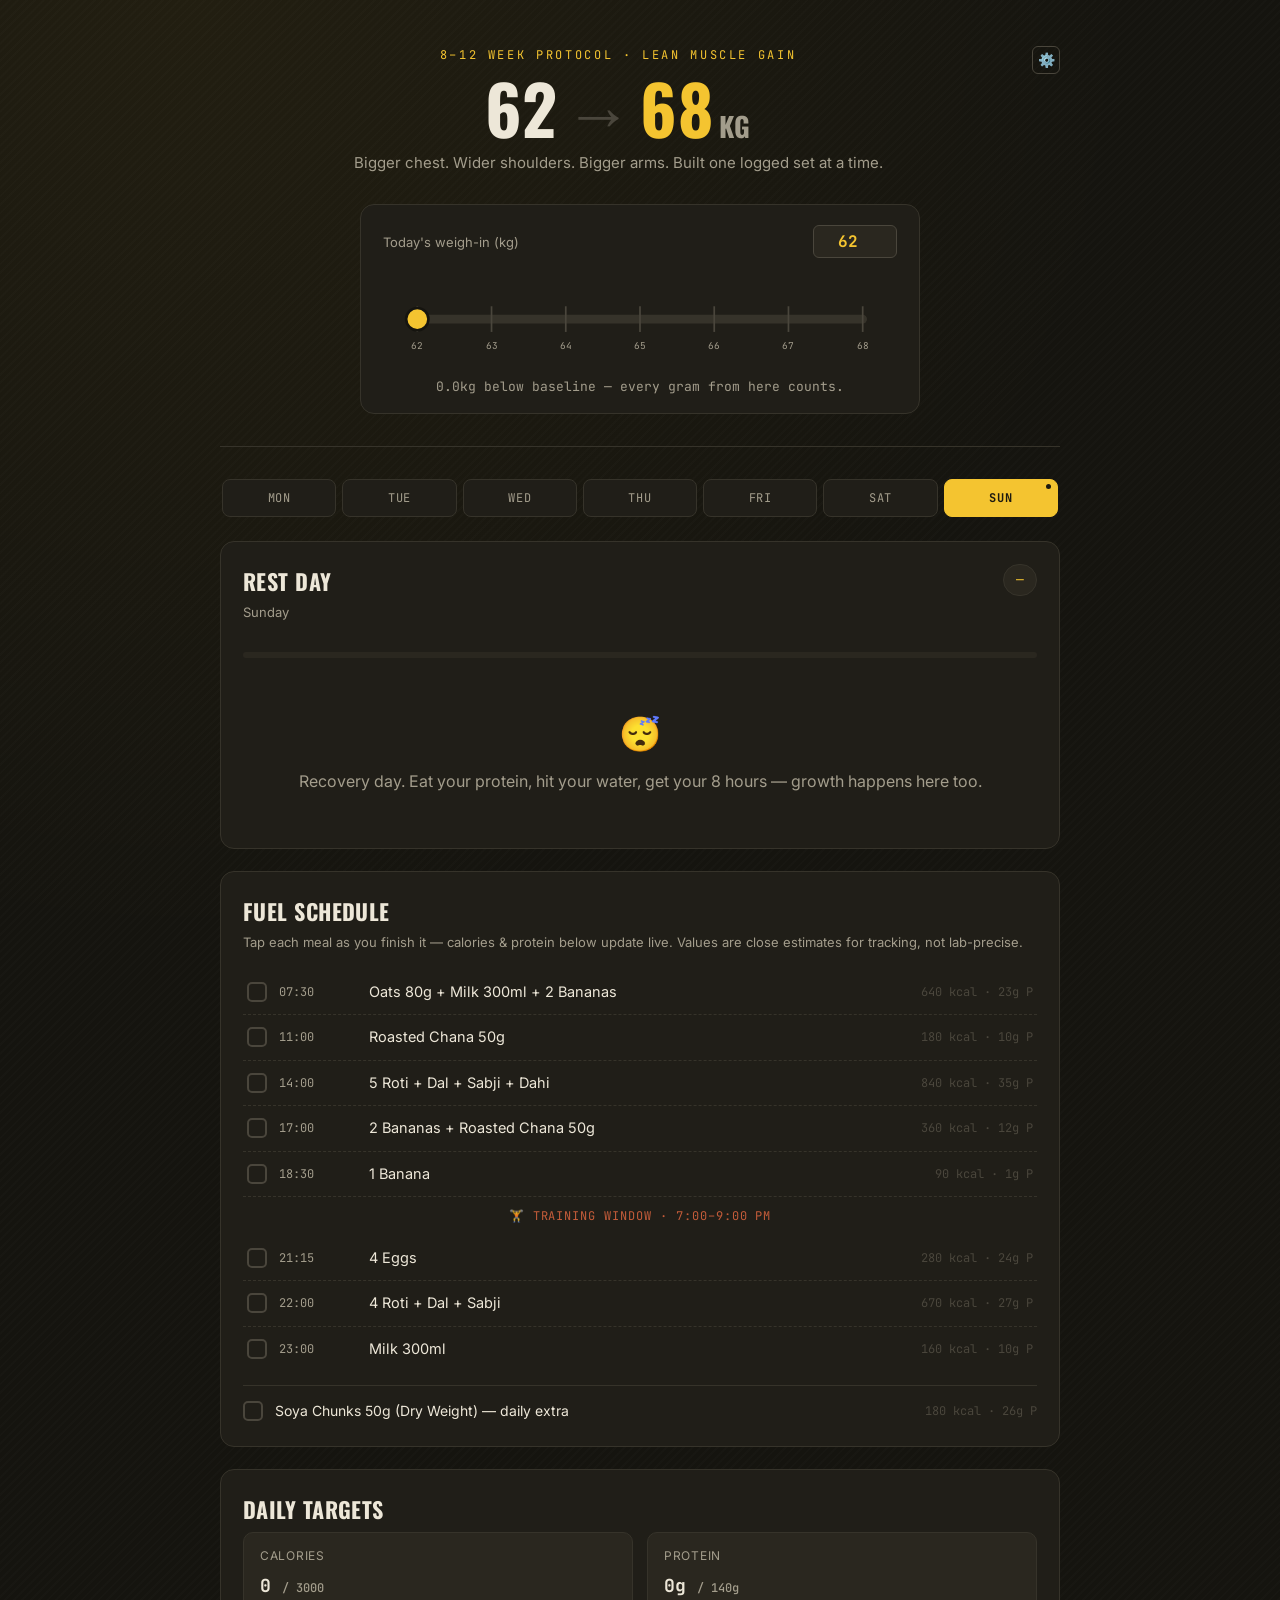
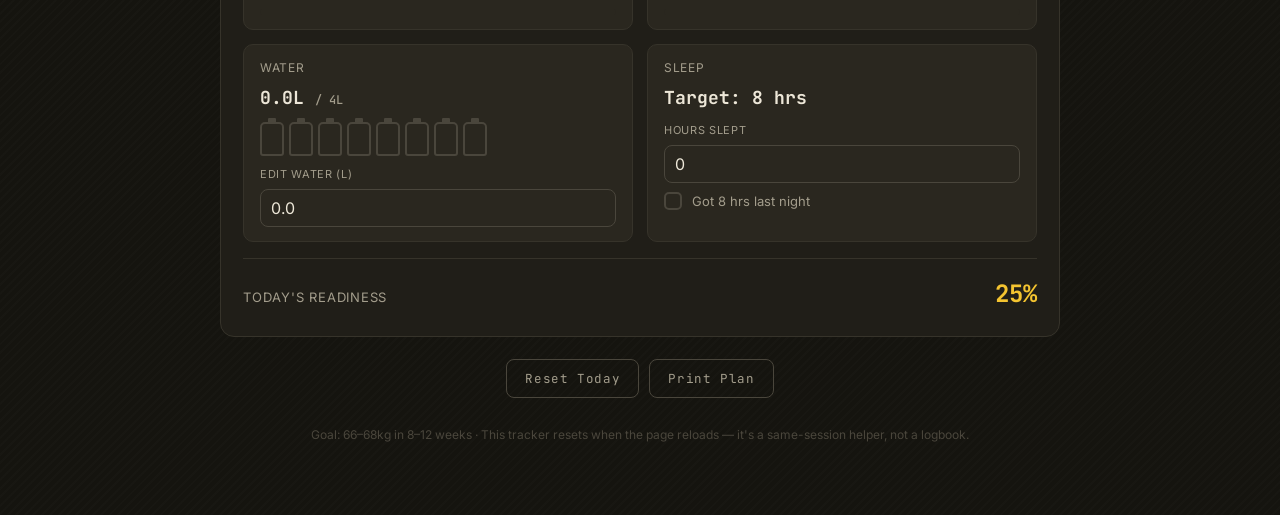
==== commit 4d3b4c04: "resolve some issues" ====
--- a/index.html
+++ b/index.html
@@ -22,7 +22,10 @@
   }
 
   *{ box-sizing:border-box; }
-  html{ scroll-behavior:smooth; }
+  html{ scroll-behavior:smooth; -webkit-text-size-adjust:100%; }
+  html.modal-open, body.modal-open{ overflow:hidden; height:100%; }
+  body.modal-open{ position:fixed; width:100%; }
+  input, select, textarea, button { font-size:16px; }
   body{
     margin:0;
     background:var(--bg);
@@ -335,6 +338,11 @@
   .modal-input:focus, .modal-select:focus{ outline:none; border-color:var(--hazard); }
   .modal-row{ display:flex; gap:14px; align-items:flex-end; }
   .modal-row .modal-field{ flex:1; }
+  @media (max-width: 520px) {
+    .modal-row{ flex-direction:column; align-items:stretch; }
+    .modal-row .modal-field{ width:100%; }
+    .modal-input, .modal-select{ font-size:16px; }
+  }
   .modal-add-btn{
     background:var(--hazard); color:#1d1a10; border:none; font-weight:700;
     padding:10px 16px; border-radius:8px; cursor:pointer; font-size:13px;
@@ -478,12 +486,12 @@
     <div class="gauges">
       <div class="gauge">
         <div class="gauge-label">Calories</div>
-        <div class="gauge-value"><span id="kcalValue">0</span> <span class="target">/ 2800–3200</span></div>
+        <div class="gauge-value"><span id="kcalValue">0</span> <span class="target" id="kcalTargetText">/ 2800</span></div>
         <div class="progress-track"><div class="progress-fill" id="kcalFill"></div></div>
       </div>
       <div class="gauge">
         <div class="gauge-label">Protein</div>
-        <div class="gauge-value"><span id="proteinValue">0</span>g <span class="target">/ 130–145g</span></div>
+        <div class="gauge-value"><span id="proteinValue">0</span>g <span class="target" id="proteinTargetText">/ 140g</span></div>
         <div class="progress-track"><div class="progress-fill" id="proteinFill"></div></div>
       </div>
       <div class="gauge">
@@ -822,19 +830,32 @@
   });
 
   // ---------- SETTINGS MODAL ----------
+  let savedScrollY = 0;
+
   settingsBtn.addEventListener('click', () => {
     openSettingsModal();
   });
 
-  closeSettingsBtn.addEventListener('click', () => {
+  function closeSettingsModal(){
     settingsModal.classList.remove('open');
+    document.body.classList.remove('modal-open');
+    document.documentElement.classList.remove('modal-open');
+    document.body.style.top = '';
+    window.scrollTo(0, savedScrollY);
+  }
+
+  closeSettingsBtn.addEventListener('click', closeSettingsModal);
+
+  settingsModal.addEventListener('click', (e) => {
+    if (e.target === settingsModal) closeSettingsModal();
   });
 
-  settingsModal.addEventListener('click', (e) => {
-    if (e.target === settingsModal) settingsModal.classList.remove('open');
-  });
-
   function openSettingsModal(){
+    savedScrollY = window.pageYOffset || window.scrollY || 0;
+    document.body.style.top = `-${savedScrollY}px`;
+    document.body.classList.add('modal-open');
+    document.documentElement.classList.add('modal-open');
+
     document.getElementById('startWeightInput').value = config.startWeight;
     document.getElementById('goalWeightInput').value = config.goalWeight;
     document.getElementById('calorieTargetInput').value = config.calorieTarget;
@@ -847,7 +868,9 @@
   }
 
   function updateCalorieCalcInfo(){
-    const weight = parseFloat(document.getElementById('startWeightInput').value) || config.startWeight;
+    const startWeight = parseFloat(document.getElementById('startWeightInput').value);
+    const goalWeight = parseFloat(document.getElementById('goalWeightInput').value);
+    const weight = !isNaN(goalWeight) ? goalWeight : (!isNaN(startWeight) ? startWeight : config.startWeight);
     const suggestedCal = calculateCalories(weight);
     const suggestedPro = calculateProtein(weight);
     document.getElementById('calorieCalcInfo').innerHTML = 
@@ -857,6 +880,12 @@
   }
 
   document.getElementById('startWeightInput').addEventListener('change', updateCalorieCalcInfo);
+  document.getElementById('goalWeightInput').addEventListener('change', updateCalorieCalcInfo);
+
+  function updateTargetLabels(){
+    document.getElementById('kcalTargetText').textContent = '/ ' + config.calorieTarget;
+    document.getElementById('proteinTargetText').textContent = '/ ' + config.proteinTarget + 'g';
+  }
 
   // ---------- MEALS MANAGEMENT ----------
   function renderMealsList(){
@@ -1166,10 +1195,13 @@
     const goalWeight = parseFloat(document.getElementById('goalWeightInput').value);
     const calorieTarget = parseInt(document.getElementById('calorieTargetInput').value);
     const proteinTarget = parseInt(document.getElementById('proteinTargetInput').value);
-    const sleepTarget = parseFloat(document.getElementById('sleepTargetInput').value);
-
-    if (isNaN(startWeight) || isNaN(goalWeight) || isNaN(calorieTarget) || isNaN(proteinTarget) || isNaN(sleepTarget)){
+
+    if (isNaN(startWeight) || isNaN(goalWeight) || isNaN(calorieTarget) || isNaN(proteinTarget)){
       alert('Please fill all fields with valid numbers');
+      return;
+    }
+    if (startWeight >= goalWeight){
+      alert('Start weight must be less than goal weight');
       return;
     }
 
@@ -1177,17 +1209,21 @@
     config.goalWeight = goalWeight;
     config.calorieTarget = calorieTarget;
     config.proteinTarget = proteinTarget;
-    config.sleepTarget = sleepTarget;
     saveConfig(config);
 
-    // Update display
     document.getElementById('startWeight').textContent = startWeight;
     document.getElementById('goalWeight').textContent = goalWeight;
-    document.getElementById('sleepTargetDisplay').textContent = sleepTarget;
-    document.getElementById('sleepToggleLabel').textContent = 'Got ' + sleepTarget + ' hrs sleep';
     document.getElementById('weightInput').min = Math.max(55, startWeight - 5);
     document.getElementById('weightInput').max = goalWeight + 5;
 
+    const weightValue = parseFloat(document.getElementById('weightInput').value);
+    if (isNaN(weightValue) || weightValue < config.startWeight || weightValue > config.goalWeight) {
+      document.getElementById('weightInput').value = config.startWeight;
+    }
+
+    drawBarbellTicks();
+    updateBarbell();
+    updateTargetLabels();
     settingsModal.classList.remove('open');
     renderDiet();
     updateDashboard();
@@ -1498,6 +1534,7 @@
   document.getElementById('weightInput').min = Math.max(55, config.startWeight - 5);
   document.getElementById('weightInput').max = config.goalWeight + 5;
   drawBarbellTicks();
+  updateTargetLabels();
   selectDay(todayIdx);
   renderDiet();
   renderBottles();
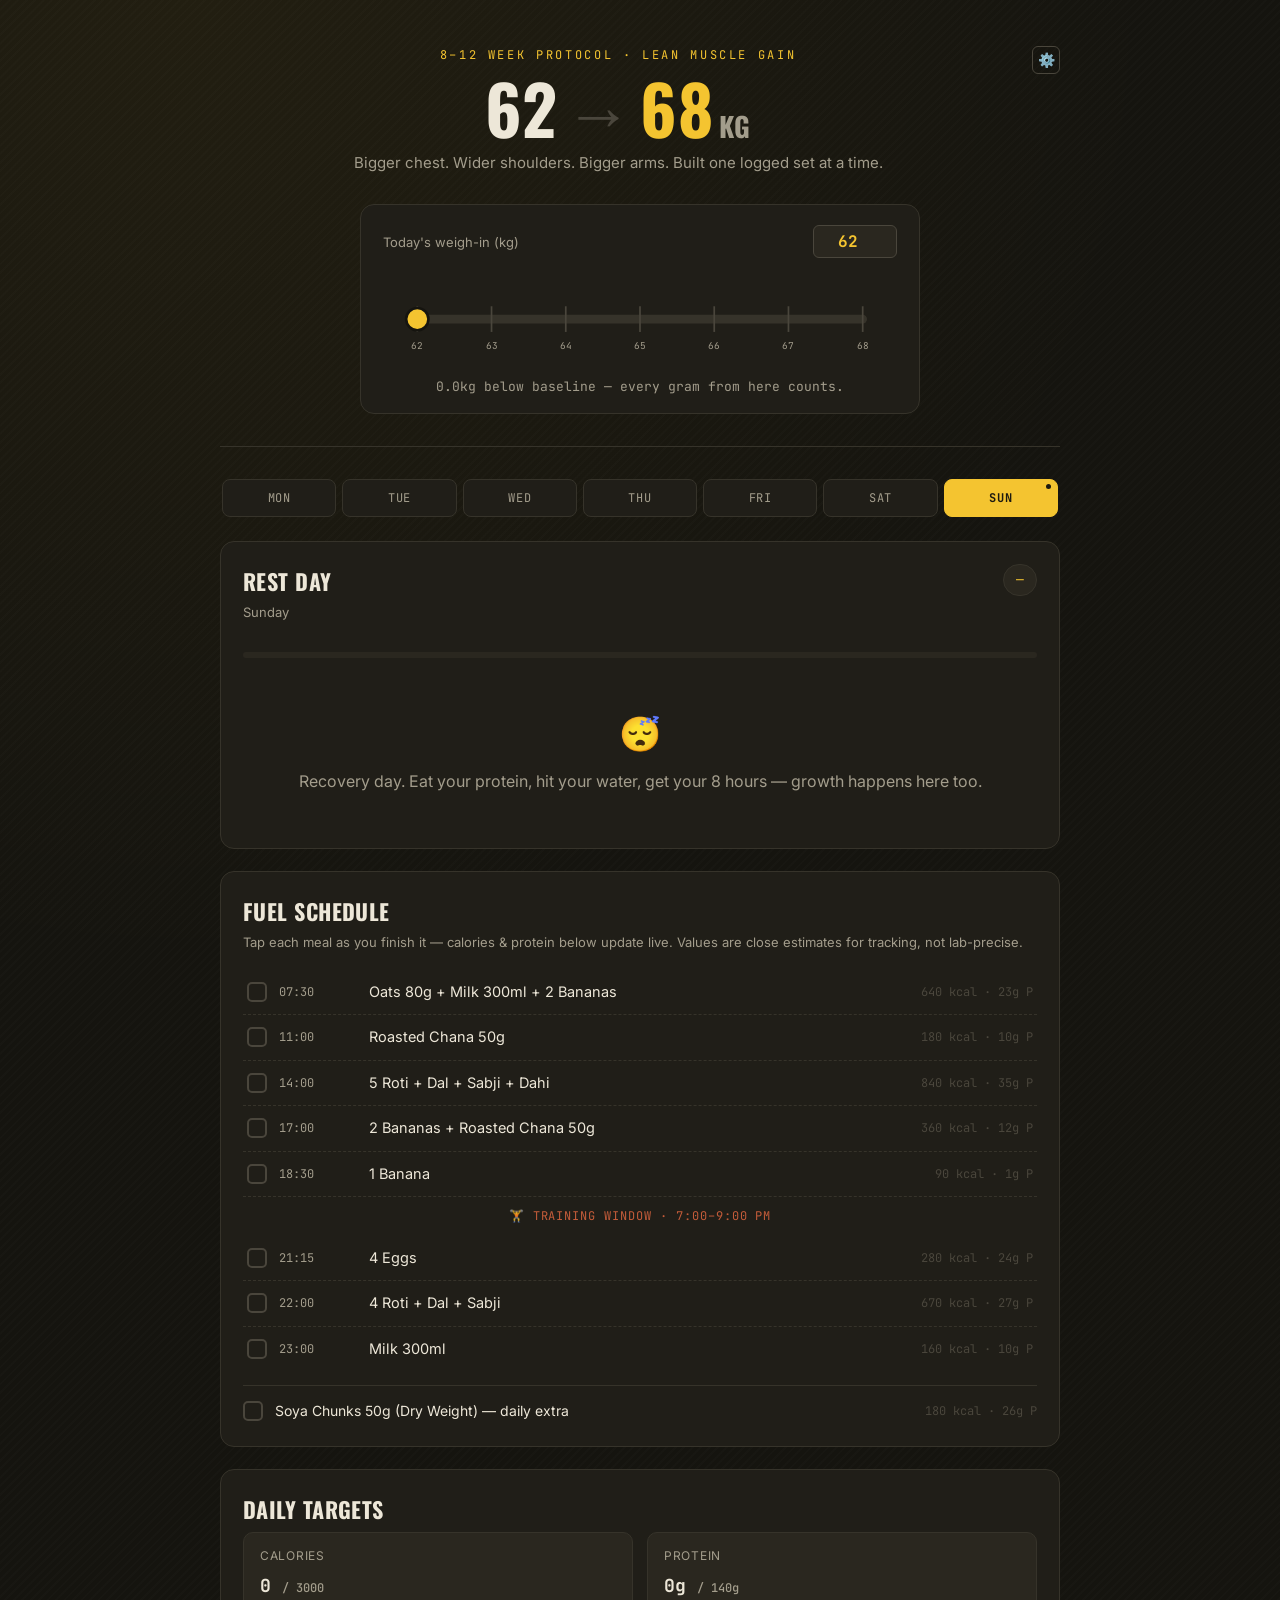
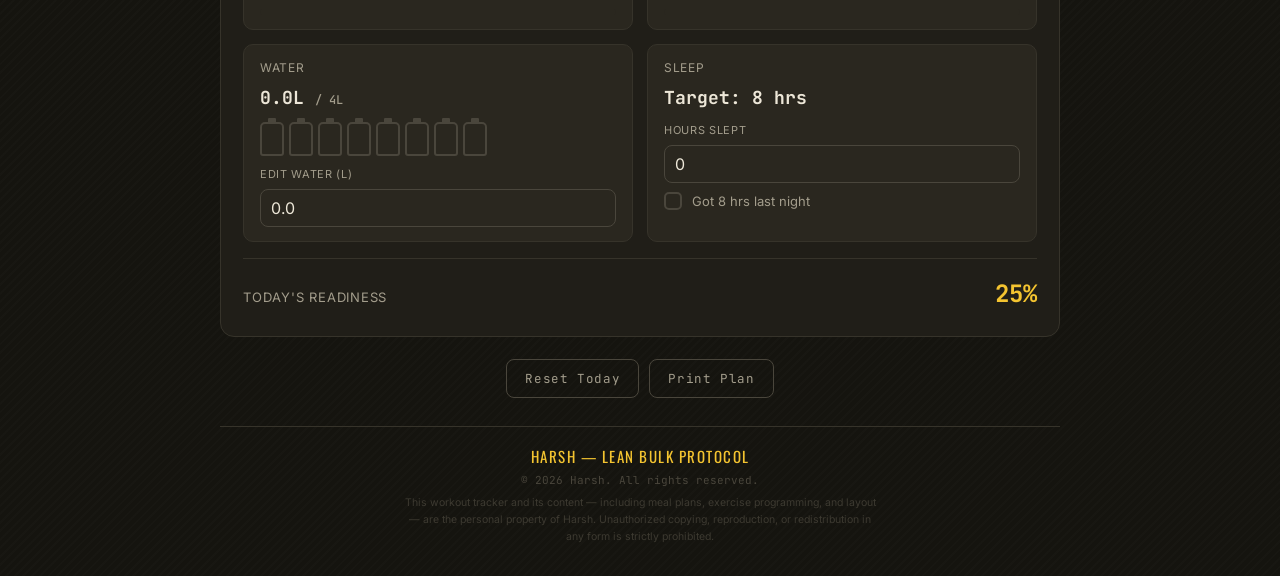
==== commit 4d2c902f: "resolve some issues" ====
--- a/index.html
+++ b/index.html
@@ -37,7 +37,7 @@
     line-height:1.55;
   }
 
-  .page{ max-width:880px; margin:0 auto; padding:28px 20px 60px; }
+  .page{ max-width:880px; margin:0 auto; padding:28px 20px 16px; }
 
   h1,h2,h3{ font-family:'Oswald', sans-serif; text-transform:uppercase; letter-spacing:0.02em; margin:0; }
 
@@ -300,7 +300,34 @@
   }
   .action-btn:hover{ border-color:var(--hazard); color:var(--hazard); }
 
-  footer{ text-align:center; color:var(--steel); font-size:12px; padding-bottom:10px; }
+  footer{
+    text-align:center;
+    border-top:1px solid var(--steel-soft);
+    margin-top:8px;
+    padding:18px 20px 14px;
+  }
+  .footer-brand{
+    font-family:'Oswald', sans-serif;
+    font-size:15px;
+    letter-spacing:0.1em;
+    color:var(--hazard);
+    text-transform:uppercase;
+    margin-bottom:4px;
+  }
+  .footer-copy{
+    font-family:'JetBrains Mono', monospace;
+    font-size:11px;
+    color:var(--steel);
+    margin-bottom:6px;
+  }
+  .footer-notice{
+    font-size:10.5px;
+    color:var(--steel);
+    max-width:480px;
+    margin:0 auto;
+    line-height:1.6;
+    opacity:0.75;
+  }
 
   @media (max-width: 480px){
     .gauges{ grid-template-columns:1fr; }
@@ -336,6 +363,7 @@
     padding:10px 12px; border-radius:8px; margin-bottom:10px;
   }
   .modal-input:focus, .modal-select:focus{ outline:none; border-color:var(--hazard); }
+  input[type="time"].modal-input{ -webkit-appearance:none; appearance:none; text-align:left; }
   .modal-row{ display:flex; gap:14px; align-items:flex-end; }
   .modal-row .modal-field{ flex:1; }
   @media (max-width: 520px) {
@@ -528,7 +556,13 @@
   </div>
 
   <footer>
-    Goal: 66–68kg in 8–12 weeks · This tracker resets when the page reloads — it's a same-session helper, not a logbook.
+    <div class="footer-brand">Harsh &mdash; Lean Bulk Protocol</div>
+    <div class="footer-copy">&copy; <span id="footerYear"></span> Harsh. All rights reserved.</div>
+    <div class="footer-notice">
+      This workout tracker and its content — including meal plans, exercise programming, and layout —
+      are the personal property of Harsh. Unauthorized copying, reproduction, or redistribution
+      in any form is strictly prohibited.
+    </div>
   </footer>
 </div>
 
@@ -635,6 +669,7 @@
     calorieTarget: 3000,
     proteinTarget: 140,
     customMeals: [],
+    dayToGroup: { 0:"rest", 1:"backBiceps", 2:"chestTriceps", 3:"legsShouldersAbs", 4:"backBiceps", 5:"chestTriceps", 6:"legsShouldersAbs" },
     workoutData: {
       backBiceps: {
         title: "Back + Biceps",
@@ -707,9 +742,12 @@
   if (!config.workoutData) {
     config.workoutData = JSON.parse(JSON.stringify(defaultConfig.workoutData));
   }
+  if (!config.dayToGroup) {
+    config.dayToGroup = JSON.parse(JSON.stringify(defaultConfig.dayToGroup));
+  }
 
   const dayLabels = ["SUN","MON","TUE","WED","THU","FRI","SAT"];
-  const dayToGroup = { 0:"rest", 1:"backBiceps", 2:"chestTriceps", 3:"legsShouldersAbs", 4:"backBiceps", 5:"chestTriceps", 6:"legsShouldersAbs" };
+  const dayToGroup = config.dayToGroup; // live reference — mutations auto-persist via saveConfig
 
   let meals = [
     { time:"07:30", name:"Oats 80g + Milk 300ml + 2 Bananas", kcal:640, protein:23, default:true },
@@ -1007,32 +1045,64 @@
   });
 
   // ---------- EXERCISES MANAGEMENT ----------
+  function deleteWorkoutGroup(key){
+    if (!confirm('Delete "' + config.workoutData[key].title + '" and all its exercises?')) return;
+    Object.keys(dayToGroup).forEach(d => {
+      if (dayToGroup[d] === key) dayToGroup[d] = 'rest';
+    });
+    delete config.workoutData[key];
+    delete exState[key];
+    if (currentGroup === key){ currentGroup = 'rest'; renderWorkout(); }
+    saveConfig(config);
+    renderExercisesList();
+  }
+  window.deleteWorkoutGroup = deleteWorkoutGroup;
+
   function renderExercisesList(){
     const container = document.getElementById('exercisesList');
     container.innerHTML = '';
-    
+
+    const dayNamesShort = ['Sun','Mon','Tue','Wed','Thu','Fri','Sat'];
+
+    // Build groupKey → assigned day names map for dropdown labels
+    const groupDays = {};
+    Object.keys(dayToGroup).forEach(d => {
+      const key = dayToGroup[d];
+      if (key !== 'rest'){
+        if (!groupDays[key]) groupDays[key] = [];
+        groupDays[key].push(parseInt(d));
+      }
+    });
+
+    // ─── 1. ADD EXERCISE TO WORKOUT (primary action, shown first) ───
     const addForm = document.createElement('div');
     addForm.className = 'edit-form';
+    addForm.style.marginBottom = '16px';
+
+    const workoutOptions = Object.keys(config.workoutData)
+      .filter(k => k !== 'rest')
+      .map(k => {
+        const daysStr = groupDays[k] ? groupDays[k].map(d => dayNamesShort[d]).join(', ') : 'Unassigned';
+        return `<option value="${k}">${config.workoutData[k].title} (${daysStr})</option>`;
+      }).join('');
+
     addForm.innerHTML = `
-      <h3 style="margin:0 0 12px; font-size:13px;">Add New Exercise</h3>
+      <h3 style="margin:0 0 4px; font-size:13px;">Add Exercise to Workout</h3>
+      <p style="margin:0 0 12px; font-size:11px; color:var(--chalk-dim);">Pick the workout, enter a muscle group name (e.g. Forearm), then add your exercise.</p>
       <div class="edit-form-row">
         <div class="edit-form-field">
           <label>Workout</label>
-          <select class="modal-input" id="newExerciseDay">
-            <option value="backBiceps">Back + Biceps</option>
-            <option value="chestTriceps">Chest + Triceps</option>
-            <option value="legsShouldersAbs">Legs + Shoulders + Abs</option>
-          </select>
+          <select class="modal-input" id="newExerciseDay">${workoutOptions}</select>
         </div>
         <div class="edit-form-field">
           <label>Muscle Group</label>
-          <input type="text" class="modal-input" id="newExerciseGroup" placeholder="e.g. Arms">
+          <input type="text" class="modal-input" id="newExerciseGroup" placeholder="e.g. Forearm">
         </div>
       </div>
       <div class="edit-form-row">
         <div class="edit-form-field">
           <label>Exercise Name</label>
-          <input type="text" class="modal-input" id="newExerciseName" placeholder="e.g. Cable Curl">
+          <input type="text" class="modal-input" id="newExerciseName" placeholder="e.g. Wrist Curl">
         </div>
         <div class="edit-form-field">
           <label>Sets</label>
@@ -1047,83 +1117,284 @@
     `;
     container.appendChild(addForm);
 
-    document.getElementById('addExerciseBtn').addEventListener('click', () => {
-      const day = document.getElementById('newExerciseDay').value;
-      const groupName = document.getElementById('newExerciseGroup').value.trim();
-      const name = document.getElementById('newExerciseName').value.trim();
-      const sets = parseInt(document.getElementById('newExerciseSets').value) || 3;
-      const reps = document.getElementById('newExerciseReps').value.trim() || '8-12';
-
-      if (!name || !groupName) {
-        alert('Please enter exercise name and muscle group');
-        return;
-      }
+    // Pre-select the workout currently shown on the viewed day
+    const sel = addForm.querySelector('#newExerciseDay');
+    if (sel && currentGroup !== 'rest' && config.workoutData[currentGroup]) sel.value = currentGroup;
+
+    addForm.querySelector('#addExerciseBtn').addEventListener('click', () => {
+      const day      = addForm.querySelector('#newExerciseDay').value;
+      const groupName = addForm.querySelector('#newExerciseGroup').value.trim();
+      const name     = addForm.querySelector('#newExerciseName').value.trim();
+      const sets     = parseInt(addForm.querySelector('#newExerciseSets').value) || 3;
+      const reps     = addForm.querySelector('#newExerciseReps').value.trim() || '8-12';
+
+      if (!name || !groupName){ alert('Please enter exercise name and muscle group'); return; }
 
       const targetDay = config.workoutData[day];
       let group = targetDay.groups.find(g => g.name.toLowerCase() === groupName.toLowerCase());
-      if (!group) {
+      if (!group){
         targetDay.groups.push({ name: groupName, exercises: [] });
         group = targetDay.groups[targetDay.groups.length - 1];
       }
-
       group.exercises.push({ name, sets, reps });
-      document.getElementById('newExerciseName').value = '';
-      document.getElementById('newExerciseGroup').value = '';
-      document.getElementById('newExerciseSets').value = '3';
-      document.getElementById('newExerciseReps').value = '';
+
+      // Extend exState without resetting existing checked boxes
+      if (!exState[day]) exState[day] = [];
+      const newCount = targetDay.groups.reduce((s, g) => s + g.exercises.length, 0);
+      while (exState[day].length < newCount) exState[day].push(false);
+
+      addForm.querySelector('#newExerciseName').value = '';
+      addForm.querySelector('#newExerciseGroup').value = '';
+      addForm.querySelector('#newExerciseSets').value = '3';
+      addForm.querySelector('#newExerciseReps').value = '';
       renderExercisesList();
       renderWorkout();
       saveConfig(config);
     });
-    
+
+    // ─── 2. CREATE NEW WORKOUT GROUP (collapsible, secondary action) ───
+    let muscleMode = 'single';
+
+    const createToggleBtn = document.createElement('button');
+    createToggleBtn.style.cssText = 'width:100%; padding:10px 14px; background:var(--surface-2); border:1px solid var(--steel); color:var(--chalk-dim); border-radius:8px; cursor:pointer; font-size:12px; font-weight:600; text-align:left; margin-bottom:16px; display:flex; justify-content:space-between; align-items:center;';
+    createToggleBtn.innerHTML = '<span>+ Create New Workout Group</span><span>▼</span>';
+    container.appendChild(createToggleBtn);
+
+    const createForm = document.createElement('div');
+    createForm.className = 'edit-form';
+    createForm.style.cssText = 'display:none; margin-bottom:16px;';
+    createForm.innerHTML = `
+      <div style="background:var(--surface); border:1px solid var(--hazard-dim); border-radius:6px; padding:10px 12px; margin-bottom:14px; font-size:11px; color:var(--chalk-dim); line-height:1.6;">
+        ⚠️ <strong style="color:var(--chalk);">Only use this to create a brand-new workout plan.</strong><br>
+        To add Forearm or any muscle to an existing day, use <strong style="color:var(--hazard);">Add Exercise to Workout</strong> above — type the muscle name in the Muscle Group field.
+      </div>
+      <div style="display:flex; gap:8px; margin-bottom:12px;">
+        <button id="btnSingle" style="flex:1; padding:8px; background:var(--hazard); color:#1d1a10; border:none; border-radius:6px; font-weight:700; font-size:12px; cursor:pointer;">Single Muscle</button>
+        <button id="btnDouble" style="flex:1; padding:8px; background:var(--surface-2); color:var(--chalk-dim); border:1px solid var(--steel); border-radius:6px; font-weight:700; font-size:12px; cursor:pointer;">Double Muscle</button>
+      </div>
+      <div class="edit-form-row">
+        <div class="edit-form-field">
+          <label>Muscle 1</label>
+          <input type="text" class="modal-input" id="newGroupMuscle1" placeholder="e.g. Arms">
+        </div>
+        <div class="edit-form-field" id="muscle2Field" style="display:none;">
+          <label>Muscle 2</label>
+          <input type="text" class="modal-input" id="newGroupMuscle2" placeholder="e.g. Shoulders">
+        </div>
+      </div>
+      <label style="font-size:11px; color:var(--chalk-dim); text-transform:uppercase; letter-spacing:0.06em; display:block; margin-bottom:4px;">Assign Days</label>
+      <p style="margin:0 0 8px; font-size:10px; color:var(--rust);">Selecting a day replaces its current workout on that day (data is NOT deleted).</p>
+      <div id="dayAssignRow" style="display:flex; flex-wrap:wrap; gap:6px; margin-bottom:14px;"></div>
+      <button class="modal-add-btn" id="createGroupBtn" style="margin-bottom:0;">+ Create Group</button>
+    `;
+    container.appendChild(createForm);
+
+    let createOpen = false;
+    createToggleBtn.addEventListener('click', () => {
+      createOpen = !createOpen;
+      createForm.style.display = createOpen ? '' : 'none';
+      createToggleBtn.innerHTML = '<span>' + (createOpen ? '− Create New Workout Group' : '+ Create New Workout Group') + '</span><span>' + (createOpen ? '▲' : '▼') + '</span>';
+    });
+
+    // Day checkboxes — show current assignment so user knows what will be replaced
+    const dayAssignRow = createForm.querySelector('#dayAssignRow');
+    for (let d = 0; d < 7; d++){
+      const curKey = dayToGroup[d];
+      const hasCur = curKey && curKey !== 'rest' && config.workoutData[curKey];
+      const curTitle = hasCur ? config.workoutData[curKey].title : '';
+
+      const lbl = document.createElement('label');
+      lbl.style.cssText = 'display:flex; flex-direction:column; align-items:center; gap:2px; cursor:pointer; padding:6px 10px; background:var(--surface-2); border:1px solid ' + (hasCur ? 'var(--hazard-dim)' : 'var(--steel)') + '; border-radius:6px;';
+
+      const row = document.createElement('div');
+      row.style.cssText = 'display:flex; align-items:center; gap:4px; font-size:12px;';
+      const cb = document.createElement('input');
+      cb.type = 'checkbox'; cb.className = 'day-assign-cb'; cb.value = d;
+      cb.style.accentColor = 'var(--hazard)';
+      row.appendChild(cb);
+      row.appendChild(document.createTextNode(dayNamesShort[d]));
+      lbl.appendChild(row);
+
+      if (curTitle){
+        const sub = document.createElement('span');
+        sub.style.cssText = 'font-size:9px; color:var(--hazard); max-width:64px; text-align:center; white-space:nowrap; overflow:hidden; text-overflow:ellipsis;';
+        sub.textContent = curTitle;
+        lbl.appendChild(sub);
+      }
+      dayAssignRow.appendChild(lbl);
+    }
+
+    // Mode toggle
+    const btnSingle = createForm.querySelector('#btnSingle');
+    const btnDouble = createForm.querySelector('#btnDouble');
+    const muscle2Field = createForm.querySelector('#muscle2Field');
+    function setMuscleMode(mode){
+      muscleMode = mode;
+      const on  = 'flex:1; padding:8px; background:var(--hazard); color:#1d1a10; border:none; border-radius:6px; font-weight:700; font-size:12px; cursor:pointer;';
+      const off = 'flex:1; padding:8px; background:var(--surface-2); color:var(--chalk-dim); border:1px solid var(--steel); border-radius:6px; font-weight:700; font-size:12px; cursor:pointer;';
+      btnSingle.style.cssText = mode === 'single' ? on : off;
+      btnDouble.style.cssText  = mode === 'double' ? on : off;
+      muscle2Field.style.display = mode === 'double' ? '' : 'none';
+    }
+    btnSingle.addEventListener('click', () => setMuscleMode('single'));
+    btnDouble.addEventListener('click', () => setMuscleMode('double'));
+
+    createForm.querySelector('#createGroupBtn').addEventListener('click', () => {
+      const muscle1 = createForm.querySelector('#newGroupMuscle1').value.trim();
+      const muscle2 = muscleMode === 'double' ? createForm.querySelector('#newGroupMuscle2').value.trim() : '';
+      const selectedDays = [...createForm.querySelectorAll('.day-assign-cb:checked')].map(cb => parseInt(cb.value));
+      if (!muscle1){ alert('Please enter at least one muscle name'); return; }
+      if (muscleMode === 'double' && !muscle2){ alert('Please enter Muscle 2 name'); return; }
+
+      // Warn before replacing existing non-rest days
+      const replacedDays = selectedDays.filter(d => dayToGroup[d] && dayToGroup[d] !== 'rest' && config.workoutData[dayToGroup[d]]);
+      if (replacedDays.length){
+        const names = replacedDays.map(d => dayNamesShort[d] + ' (' + config.workoutData[dayToGroup[d]].title + ')').join(', ');
+        if (!confirm('These days will switch to the new workout:\n' + names + '\n\nExisting workout data is NOT deleted — those exercises remain in the list below. Continue?')) return;
+      }
+
+      const title = muscle2 ? muscle1 + ' + ' + muscle2 : muscle1;
+      const key = 'custom_' + Date.now();
+      config.workoutData[key] = {
+        title,
+        day: selectedDays.length ? selectedDays.map(d => dayNamesShort[d]).join(' & ') : 'Unassigned',
+        groups: muscle2 ? [{ name: muscle1, exercises: [] }, { name: muscle2, exercises: [] }] : [{ name: muscle1, exercises: [] }],
+        custom: true
+      };
+      selectedDays.forEach(d => { dayToGroup[d] = key; });
+      exState[key] = [];
+
+      saveConfig(config);
+      renderExercisesList();
+      renderWorkout();
+    });
+
+    // ─── 3. EXISTING WORKOUT GROUPS LIST ───
     Object.keys(config.workoutData).forEach(groupKey => {
       if (groupKey === 'rest') return;
-      
+
+      const isCustom = !!config.workoutData[groupKey].custom;
+      const daysLabel = groupDays[groupKey] ? groupDays[groupKey].map(d => dayNamesShort[d]).join(', ') : 'Unassigned';
+
       const section = document.createElement('div');
       section.className = 'modal-section collapsible';
-      section.innerHTML = `<label class="modal-label">${config.workoutData[groupKey].title}</label>
-        <div class="section-content"></div>`;
-      
-      const content = section.querySelector('.section-content');
-      
+
+      const labelEl = document.createElement('label');
+      labelEl.className = 'modal-label';
+      labelEl.innerHTML = config.workoutData[groupKey].title +
+        '<span style="font-size:10px; color:var(--steel); font-weight:400; margin-left:8px; text-transform:none;">(' + daysLabel + ')</span>';
+      section.appendChild(labelEl);
+
+      const content = document.createElement('div');
+      content.className = 'section-content';
+
+      // ── Assign Days panel (available for ALL groups) ──
+      const assignToggle = document.createElement('button');
+      assignToggle.style.cssText = 'background:none; border:1px solid var(--steel); color:var(--chalk-dim); border-radius:6px; padding:5px 12px; cursor:pointer; font-size:11px; margin-bottom:12px;';
+      assignToggle.textContent = '📅 Assign Days';
+      content.appendChild(assignToggle);
+
+      const assignPanel = document.createElement('div');
+      assignPanel.style.cssText = 'display:none; margin-bottom:14px;';
+
+      const cbRow = document.createElement('div');
+      cbRow.style.cssText = 'display:flex; flex-wrap:wrap; gap:6px; margin-bottom:10px;';
+
+      for (let d = 0; d < 7; d++){
+        const curKey   = dayToGroup[d];
+        const isThis   = curKey === groupKey;
+        const hasOther = curKey && curKey !== 'rest' && curKey !== groupKey && config.workoutData[curKey];
+        const otherTitle = hasOther ? config.workoutData[curKey].title : '';
+
+        const lbl = document.createElement('label');
+        lbl.style.cssText = 'display:flex; flex-direction:column; align-items:center; gap:2px; cursor:pointer; padding:6px 10px; background:var(--surface-2); border:1px solid ' + (isThis ? 'var(--hazard)' : hasOther ? 'var(--hazard-dim)' : 'var(--steel)') + '; border-radius:6px;';
+
+        const cbWrap = document.createElement('div');
+        cbWrap.style.cssText = 'display:flex; align-items:center; gap:4px; font-size:12px;';
+        const dayCb = document.createElement('input');
+        dayCb.type = 'checkbox'; dayCb.value = d; dayCb.checked = isThis;
+        dayCb.style.accentColor = 'var(--hazard)';
+        cbWrap.appendChild(dayCb);
+        cbWrap.appendChild(document.createTextNode(dayNamesShort[d]));
+        lbl.appendChild(cbWrap);
+
+        if (otherTitle){
+          const sub = document.createElement('span');
+          sub.style.cssText = 'font-size:9px; color:var(--hazard); max-width:64px; text-align:center; white-space:nowrap; overflow:hidden; text-overflow:ellipsis;';
+          sub.textContent = otherTitle;
+          lbl.appendChild(sub);
+        }
+        cbRow.appendChild(lbl);
+      }
+      assignPanel.appendChild(cbRow);
+
+      const saveAssignBtn = document.createElement('button');
+      saveAssignBtn.style.cssText = 'width:100%; padding:8px; background:var(--hazard); color:#1d1a10; border:none; border-radius:6px; cursor:pointer; font-size:12px; font-weight:700;';
+      saveAssignBtn.textContent = 'Save Day Assignment';
+      saveAssignBtn.onclick = () => {
+        const checked   = [...cbRow.querySelectorAll('input[type=checkbox]:checked')].map(c => parseInt(c.value));
+        const unchecked = [...cbRow.querySelectorAll('input[type=checkbox]:not(:checked)')].map(c => parseInt(c.value));
+        unchecked.forEach(d => { if (dayToGroup[d] === groupKey) dayToGroup[d] = 'rest'; });
+        checked.forEach(d  => { dayToGroup[d] = groupKey; });
+        config.workoutData[groupKey].day = checked.map(d => dayNamesShort[d]).join(' & ') || 'Unassigned';
+        saveConfig(config);
+        renderExercisesList();
+        renderWorkout();
+      };
+      assignPanel.appendChild(saveAssignBtn);
+      content.appendChild(assignPanel);
+
+      assignToggle.addEventListener('click', () => {
+        const open = assignPanel.style.display !== 'none';
+        assignPanel.style.display = open ? 'none' : '';
+        assignToggle.textContent = open ? '📅 Assign Days' : '📅 Close';
+      });
+
+      // ── Delete button (custom groups only) ──
+      if (isCustom){
+        const delBtn = document.createElement('button');
+        delBtn.style.cssText = 'display:block; margin-bottom:12px; background:var(--rust); color:#fff; border:none; border-radius:6px; padding:6px 14px; cursor:pointer; font-size:12px; font-weight:600;';
+        delBtn.textContent = '✕ Delete Group';
+        delBtn.onclick = () => deleteWorkoutGroup(groupKey);
+        content.appendChild(delBtn);
+      }
+
       config.workoutData[groupKey].groups.forEach((group, gIdx) => {
         const groupTitle = document.createElement('h4');
         groupTitle.style.cssText = 'margin:16px 0 8px; color:var(--hazard); font-size:12px;';
         groupTitle.textContent = group.name;
         content.appendChild(groupTitle);
-        
+
         group.exercises.forEach((ex, eIdx) => {
           const item = document.createElement('div');
           item.className = 'modal-item';
           item.innerHTML = `<div class="modal-item-info">
             <strong>${ex.name}</strong><br>
-            <small>${ex.sets} sets × ${ex.reps} reps</small>
+            <small>${ex.sets} sets \xd7 ${ex.reps} reps</small>
           </div>`;
-          
+
           const actions = document.createElement('div');
           actions.className = 'modal-item-actions';
-          
+
           const editBtn = document.createElement('button');
           editBtn.className = 'modal-item-edit';
           editBtn.textContent = '✎';
           editBtn.onclick = () => editExercise(groupKey, gIdx, eIdx);
           actions.appendChild(editBtn);
-          
-          const delBtn = document.createElement('button');
-          delBtn.className = 'modal-item-close';
-          delBtn.textContent = '✕';
-          delBtn.onclick = () => deleteExercise(groupKey, gIdx, eIdx);
-          actions.appendChild(delBtn);
-          
+
+          const exDelBtn = document.createElement('button');
+          exDelBtn.className = 'modal-item-close';
+          exDelBtn.textContent = '✕';
+          exDelBtn.onclick = () => deleteExercise(groupKey, gIdx, eIdx);
+          actions.appendChild(exDelBtn);
+
           item.appendChild(actions);
           content.appendChild(item);
         });
       });
-      
-      section.querySelector('.modal-label').addEventListener('click', () => {
-        section.classList.toggle('collapsed');
-      });
-      
+
+      section.appendChild(content);
+      labelEl.addEventListener('click', () => section.classList.toggle('collapsed'));
       container.appendChild(section);
     });
   }
@@ -1524,6 +1795,7 @@
   document.getElementById('printBtn').addEventListener('click', () => window.print());
 
   // ---------- init ----------
+  document.getElementById('footerYear').textContent = new Date().getFullYear();
   loadDailyState();
   document.getElementById('waterInput').value = (waterFilled * 0.5).toFixed(1);
   document.getElementById('sleepInput').value = sleepHours;
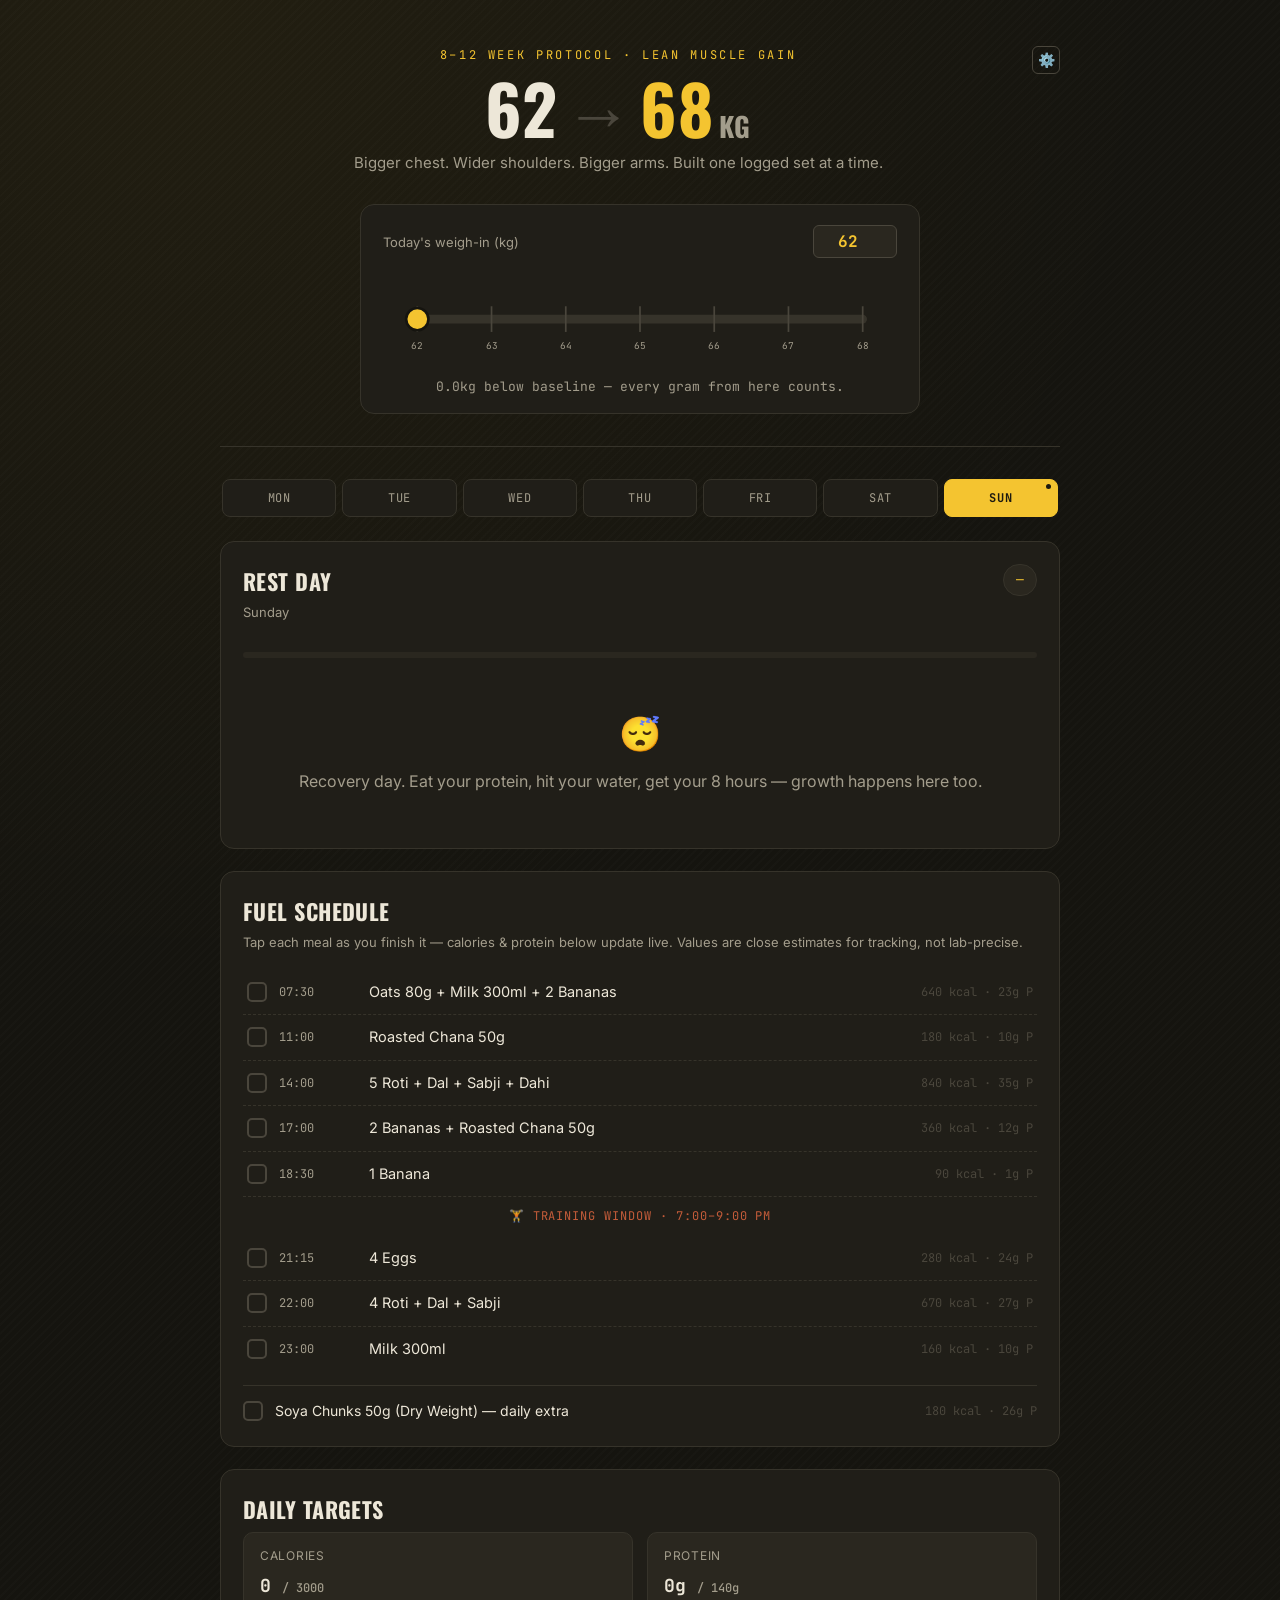
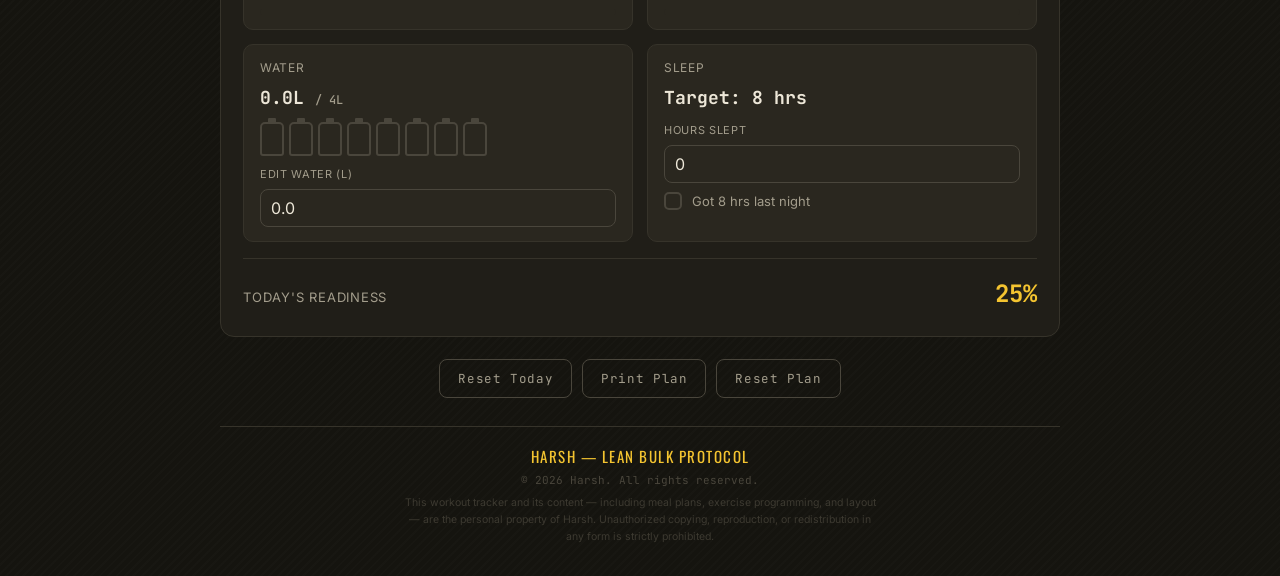
==== commit bad0ee30: "update button" ====
--- a/index.html
+++ b/index.html
@@ -6,455 +6,7 @@
 <title>Lean Bulk Protocol · 62 → 68kg</title>
 <link rel="preconnect" href="https://fonts.googleapis.com">
 <link href="https://fonts.googleapis.com/css2?family=Oswald:wght@500;600;700&family=Inter:wght@400;500;600;700&family=JetBrains+Mono:wght@500;700&display=swap" rel="stylesheet">
-<style>
-  :root{
-    --bg:#15140f;
-    --surface:#201e18;
-    --surface-2:#2a271f;
-    --steel:#4a463c;
-    --steel-soft:#36332a;
-    --chalk:#ede7d8;
-    --chalk-dim:#a39d8c;
-    --hazard:#f4c430;
-    --hazard-dim:#7a6420;
-    --rust:#c45c3a;
-    --go:#7c9a5a; 
-  }
-
-  *{ box-sizing:border-box; }
-  html{ scroll-behavior:smooth; -webkit-text-size-adjust:100%; }
-  html.modal-open, body.modal-open{ overflow:hidden; height:100%; }
-  body.modal-open{ position:fixed; width:100%; }
-  input, select, textarea, button { font-size:16px; }
-  body{
-    margin:0;
-    background:var(--bg);
-    background-image:
-      radial-gradient(circle at 15% 0%, rgba(244,196,48,0.06), transparent 40%),
-      repeating-linear-gradient(135deg, rgba(255,255,255,0.012) 0px, rgba(255,255,255,0.012) 2px, transparent 2px, transparent 6px);
-    color:var(--chalk);
-    font-family:'Inter', sans-serif;
-    line-height:1.55;
-  }
-
-  .page{ max-width:880px; margin:0 auto; padding:28px 20px 16px; }
-
-  h1,h2,h3{ font-family:'Oswald', sans-serif; text-transform:uppercase; letter-spacing:0.02em; margin:0; }
-
-  .mono{ font-family:'JetBrains Mono', monospace; }
-
-  a{ color:var(--hazard); }
-
-  :focus-visible{ outline:2px solid var(--hazard); outline-offset:3px; border-radius:4px; }
-
-  /* ---------- HERO ---------- */
-  .hero{
-    text-align:center;
-    padding:18px 0 32px;
-    border-bottom:1px solid var(--steel-soft);
-    margin-bottom:28px;
-  }
-  .hero-eyebrow{
-    font-family:'JetBrains Mono', monospace;
-    color:var(--hazard);
-    font-size:12px;
-    letter-spacing:0.22em;
-    margin:0 0 10px;
-  }
-  .hero-title{
-    font-size:clamp(40px, 9vw, 68px);
-    font-weight:700;
-    line-height:0.98;
-    color:var(--chalk);
-  }
-  .hero-title .arrow{ color:var(--steel); font-weight:500; padding:0 6px; }
-  .hero-title .goal-num{ color:var(--hazard); }
-  .hero-title .unit{ font-size:0.4em; color:var(--chalk-dim); margin-left:4px; letter-spacing:0.05em; }
-  .hero-sub{ color:var(--chalk-dim); margin:10px 0 0; font-size:15px; }
-
-  /* ---------- BARBELL LOADER (signature element) ---------- */
-  .bar-loader{
-    margin:30px auto 0;
-    max-width:560px;
-    background:var(--surface);
-    border:1px solid var(--steel-soft);
-    border-radius:14px;
-    padding:20px 22px 16px;
-  }
-  .bar-loader-head{
-    display:flex; justify-content:space-between; align-items:baseline; gap:10px; flex-wrap:wrap;
-  }
-  .bar-loader-head label{ font-size:13px; color:var(--chalk-dim); }
-  #weightInput{
-    width:84px;
-    background:var(--surface-2);
-    border:1px solid var(--steel);
-    color:var(--hazard);
-    font-family:'JetBrains Mono', monospace;
-    font-weight:700;
-    font-size:16px;
-    padding:5px 8px;
-    border-radius:6px;
-    text-align:center;
-  }
-  #barbellSvg{ width:100%; height:auto; display:block; margin-top:14px; }
-  #barbellStatus{
-    font-family:'JetBrains Mono', monospace;
-    font-size:13px;
-    color:var(--chalk-dim);
-    text-align:center;
-    margin:10px 0 0;
-  }
-  #barbellStatus.win{ color:var(--go); }
-
-  /* ---------- DAY NAV ---------- */
-  .day-nav{
-    display:flex;
-    gap:6px;
-    overflow-x:auto;
-    padding:4px 2px 18px;
-    margin-bottom:6px;
-  }
-  .day-btn{
-    flex:1 1 0;
-    min-width:48px;
-    background:var(--surface);
-    border:1px solid var(--steel-soft);
-    color:var(--chalk-dim);
-    font-family:'JetBrains Mono', monospace;
-    font-size:12px;
-    letter-spacing:0.06em;
-    padding:10px 4px;
-    border-radius:8px;
-    cursor:pointer;
-    position:relative;
-    transition:background 0.15s, color 0.15s, border-color 0.15s;
-  }
-  .day-btn:hover{ border-color:var(--steel); color:var(--chalk); }
-  .day-btn.active{
-    background:var(--hazard);
-    color:#1d1a10;
-    border-color:var(--hazard);
-    font-weight:700;
-  }
-  .day-btn .today-dot{
-    position:absolute; top:4px; right:6px;
-    width:5px; height:5px; border-radius:50%;
-    background:var(--rust);
-  }
-  .day-btn.active .today-dot{ background:#1d1a10; }
-
-  /* ---------- CARDS ---------- */
-  .card{
-    background:var(--surface);
-    border:1px solid var(--steel-soft);
-    border-radius:14px;
-    padding:22px 22px 24px;
-    margin-bottom:22px;
-  }
-  .card h2{ font-size:22px; color:var(--chalk); }
-  .card-meta{ font-size:13px; color:var(--chalk-dim); margin:4px 0 18px; }
-
-  /* workout header / progress */
-  .workout-header{
-    display:flex; justify-content:space-between; align-items:flex-start; gap:14px; flex-wrap:wrap;
-  }
-  .progress-pill{
-    font-family:'JetBrains Mono', monospace;
-    font-size:13px;
-    background:var(--surface-2);
-    border:1px solid var(--steel-soft);
-    color:var(--hazard);
-    padding:5px 12px;
-    border-radius:999px;
-    white-space:nowrap;
-  }
-  .progress-track{
-    height:6px; background:var(--surface-2); border-radius:999px; overflow:hidden; margin:12px 0 20px;
-  }
-  .progress-fill{
-    height:100%; width:0%; background:var(--hazard);
-    transition:width 0.25s ease;
-  }
-  .progress-fill.full{ background:var(--go); }
-
-  .muscle-group{ margin-bottom:18px; }
-  .muscle-group:last-child{ margin-bottom:0; }
-  .muscle-group h3{
-    font-size:14px; color:var(--chalk-dim); letter-spacing:0.1em;
-    margin-bottom:8px; padding-bottom:6px; border-bottom:1px solid var(--steel-soft);
-  }
-
-  .ex-row{
-    display:flex; align-items:center; gap:12px;
-    padding:9px 4px;
-    border-bottom:1px dashed var(--steel-soft);
-  }
-  .ex-row:last-child{ border-bottom:none; }
-  .ex-row.done .ex-name{ color:var(--chalk-dim); text-decoration:line-through; text-decoration-color:var(--steel); }
-  .ex-row.done .ex-sets{ color:var(--steel); }
-
-  .checkbox{
-    width:20px; height:20px; flex:0 0 auto;
-    border:2px solid var(--steel);
-    border-radius:5px;
-    cursor:pointer;
-    display:flex; align-items:center; justify-content:center;
-    background:transparent;
-    transition:background 0.15s, border-color 0.15s;
-  }
-  .checkbox.checked{ background:var(--hazard); border-color:var(--hazard); }
-  .checkbox.checked::after{
-    content:"✓"; color:#1d1a10; font-size:13px; font-weight:700;
-  }
-
-  .ex-name{ flex:1 1 auto; font-size:14.5px; color:var(--chalk); }
-  .ex-sets{ font-family:'JetBrains Mono', monospace; font-size:13px; color:var(--hazard); white-space:nowrap; }
-
-  .rest-day{
-    text-align:center; padding:30px 10px; color:var(--chalk-dim);
-  }
-  .rest-day .big-emoji{ font-size:34px; margin-bottom:8px; }
-
-  /* ---------- DIET ---------- */
-  .meal-row{
-    display:flex; align-items:center; gap:12px;
-    padding:11px 4px;
-    border-bottom:1px dashed var(--steel-soft);
-  }
-  .meal-row:last-child{ border-bottom:none; }
-  .meal-time{
-    font-family:'JetBrains Mono', monospace; font-size:12px; color:var(--chalk-dim);
-    width:78px; flex:0 0 auto;
-  }
-  .meal-name{ flex:1 1 auto; font-size:14.5px; color:var(--chalk); }
-  .meal-row.done .meal-name{ color:var(--chalk-dim); text-decoration:line-through; text-decoration-color:var(--steel); }
-  .meal-macro{
-    font-family:'JetBrains Mono', monospace; font-size:12px; color:var(--steel);
-    white-space:nowrap;
-  }
-  .meal-row.done .meal-macro{ color:var(--hazard); }
-  .meal-divider{
-    text-align:center; padding:10px 0; color:var(--rust);
-    font-family:'JetBrains Mono', monospace; font-size:12px; letter-spacing:0.08em;
-  }
-  .extra-row{
-    display:flex; align-items:center; gap:12px; margin-top:14px; padding-top:14px;
-    border-top:1px solid var(--steel-soft);
-  }
-  .extra-row .ex-name{ font-size:14px; }
-
-  /* ---------- DASHBOARD ---------- */
-  .gauges{
-    display:grid; grid-template-columns:repeat(2, 1fr); gap:14px; margin-top:6px;
-  }
-  .gauge{
-    background:var(--surface-2); border:1px solid var(--steel-soft); border-radius:10px;
-    padding:14px 16px;
-  }
-  .gauge-label{ font-size:12px; color:var(--chalk-dim); letter-spacing:0.06em; text-transform:uppercase; margin-bottom:6px; }
-  .gauge-value{ font-family:'JetBrains Mono', monospace; font-size:18px; color:var(--chalk); font-weight:700; }
-  .gauge-value .target{ font-size:12px; color:var(--chalk-dim); font-weight:500; }
-  .gauge .progress-track{ margin:10px 0 0; }
-
-  .water-editor, .sleep-editor{ margin-top:10px; display:flex; flex-direction:column; gap:6px; }
-  .water-editor label, .sleep-editor label{ font-size:11px; color:var(--chalk-dim); letter-spacing:0.06em; text-transform:uppercase; }
-  .water-editor input, .sleep-editor input{
-    width:100%; background:var(--surface-2); border:1px solid var(--steel); color:var(--chalk);
-    font-family:'Inter', sans-serif; padding:8px 10px; border-radius:8px;
-  }
-
-  .bottles{ display:flex; gap:5px; margin-top:10px; flex-wrap:wrap; }
-  .bottle{
-    width:24px; height:34px; border:2px solid var(--steel); border-radius:5px 5px 3px 3px;
-    cursor:pointer; background:transparent; position:relative;
-    transition:background 0.15s, border-color 0.15s;
-  }
-  .bottle::before{
-    content:""; position:absolute; top:-6px; left:50%; transform:translateX(-50%);
-    width:8px; height:6px; background:var(--steel); border-radius:1px;
-  }
-  .bottle.filled{ background:var(--hazard); border-color:var(--hazard); }
-  .bottle.filled::before{ background:var(--hazard); }
-
-  .sleep-toggle{
-    display:flex; align-items:center; gap:10px; margin-top:8px; cursor:pointer;
-  }
-  .sleep-toggle .checkbox{ width:18px; height:18px; }
-  .sleep-toggle span{ font-size:13px; color:var(--chalk-dim); }
-
-  .readiness{
-    margin-top:16px; padding-top:16px; border-top:1px solid var(--steel-soft);
-    display:flex; align-items:baseline; justify-content:space-between;
-  }
-  .readiness-label{ font-size:13px; color:var(--chalk-dim); letter-spacing:0.06em; text-transform:uppercase; }
-  .readiness-value{ font-family:'JetBrains Mono', monospace; font-size:24px; color:var(--hazard); font-weight:700; }
-
-  /* ---------- ACTIONS / FOOTER ---------- */
-  .actions{ display:flex; gap:10px; justify-content:center; margin:6px 0 28px; flex-wrap:wrap; }
-  .action-btn{
-    background:transparent; border:1px solid var(--steel); color:var(--chalk-dim);
-    font-family:'JetBrains Mono', monospace; font-size:12.5px; letter-spacing:0.05em;
-    padding:10px 18px; border-radius:8px; cursor:pointer;
-    transition:border-color 0.15s, color 0.15s;
-  }
-  .action-btn:hover{ border-color:var(--hazard); color:var(--hazard); }
-
-  footer{
-    text-align:center;
-    border-top:1px solid var(--steel-soft);
-    margin-top:8px;
-    padding:18px 20px 14px;
-  }
-  .footer-brand{
-    font-family:'Oswald', sans-serif;
-    font-size:15px;
-    letter-spacing:0.1em;
-    color:var(--hazard);
-    text-transform:uppercase;
-    margin-bottom:4px;
-  }
-  .footer-copy{
-    font-family:'JetBrains Mono', monospace;
-    font-size:11px;
-    color:var(--steel);
-    margin-bottom:6px;
-  }
-  .footer-notice{
-    font-size:10.5px;
-    color:var(--steel);
-    max-width:480px;
-    margin:0 auto;
-    line-height:1.6;
-    opacity:0.75;
-  }
-
-  @media (max-width: 480px){
-    .gauges{ grid-template-columns:1fr; }
-    .meal-time{ width:60px; font-size:11px; }
-  }
-
-  @media (prefers-reduced-motion: reduce){
-    *{ transition:none !important; scroll-behavior:auto !important; }
-  }
-
-  /* ---------- SETTINGS MODAL ---------- */
-  .modal-overlay{
-    display:none; position:fixed; top:0; left:0; right:0; bottom:0;
-    background:rgba(0,0,0,0.7); z-index:1000; align-items:center; justify-content:center;
-  }
-  .modal-overlay.open{ display:flex; }
-  .modal{
-    background:var(--surface); border:1px solid var(--steel-soft); border-radius:16px;
-    max-width:600px; width:90%; max-height:80vh; overflow-y:auto; padding:30px;
-    animation:modalSlide 0.25s ease;
-  }
-  @keyframes modalSlide{
-    from{ transform:translateY(20px); opacity:0; }
-    to{ transform:translateY(0); opacity:1; }
-  }
-  .modal h2{ margin-top:0; }
-  .modal-section{ margin-bottom:24px; }
-  .modal-section:last-child{ margin-bottom:0; }
-  .modal-label{ font-size:13px; color:var(--chalk-dim); letter-spacing:0.06em; text-transform:uppercase; display:block; margin-bottom:8px; }
-  .modal-input, .modal-select{
-    width:100%; background:var(--surface-2); border:1px solid var(--steel);
-    color:var(--chalk); font-family:'Inter', sans-serif; font-size:14px;
-    padding:10px 12px; border-radius:8px; margin-bottom:10px;
-  }
-  .modal-input:focus, .modal-select:focus{ outline:none; border-color:var(--hazard); }
-  input[type="time"].modal-input{ -webkit-appearance:none; appearance:none; text-align:left; }
-  .modal-row{ display:flex; gap:14px; align-items:flex-end; }
-  .modal-row .modal-field{ flex:1; }
-  @media (max-width: 520px) {
-    .modal-row{ flex-direction:column; align-items:stretch; }
-    .modal-row .modal-field{ width:100%; }
-    .modal-input, .modal-select{ font-size:16px; }
-  }
-  .modal-add-btn{
-    background:var(--hazard); color:#1d1a10; border:none; font-weight:700;
-    padding:10px 16px; border-radius:8px; cursor:pointer; font-size:13px;
-    transition:opacity 0.15s;
-  }
-  .modal-add-btn:hover{ opacity:0.9; }
-  .modal-item{
-    background:var(--surface-2); border:1px solid var(--steel-soft); border-radius:8px;
-    padding:12px; margin-bottom:8px; display:flex; justify-content:space-between; align-items:center; flex-wrap:wrap; gap:8px;
-  }
-  .modal-item-info{ flex:1; min-width:200px; }
-  .modal-item-actions{ display:flex; gap:6px; }
-  .modal-item-edit, .modal-item-close{
-    background:none; border:none; cursor:pointer; font-size:16px;
-    transition:color 0.15s;
-  }
-  .modal-item-edit{ color:var(--hazard); }
-  .modal-item-edit:hover{ color:var(--hazard); opacity:0.8; }
-  .modal-item-close{ color:var(--rust); }
-  .modal-item-close:hover{ color:var(--hazard); }
-
-  .modal-tabs{
-    display:flex; gap:6px; border-bottom:1px solid var(--steel-soft); margin-bottom:20px;
-    overflow-x:auto;
-  }
-  .modal-tab{
-    background:none; border:none; color:var(--chalk-dim); padding:10px 16px;
-    cursor:pointer; font-size:13px; letter-spacing:0.06em; text-transform:uppercase;
-    border-bottom:2px solid transparent; transition:all 0.15s;
-  }
-  .modal-tab.active{ color:var(--hazard); border-bottom-color:var(--hazard); }
-  .modal-tab:hover{ color:var(--chalk); }
-
-  .modal-tab-content{ display:none; }
-  .modal-tab-content.active{ display:block; }
-
-  .edit-form{ background:var(--surface-2); border:1px solid var(--steel-soft); border-radius:8px; padding:16px; margin-bottom:16px; }
-  .edit-form-row{ display:flex; gap:10px; margin-bottom:12px; flex-wrap:wrap; }
-  .edit-form-row:last-child{ margin-bottom:0; }
-  .edit-form-field{ flex:1; min-width:120px; }
-  .edit-form-field label{ display:block; font-size:11px; color:var(--chalk-dim); margin-bottom:4px; text-transform:uppercase; letter-spacing:0.06em; }
-  .edit-form-field input{ width:100%; }
-
-  .modal-section.collapsible{ border:1px solid var(--steel-soft); border-radius:8px; overflow:hidden; }
-  .modal-section.collapsible .modal-label{
-    background:var(--surface-2); padding:12px; margin:0; cursor:pointer; display:flex;
-    justify-content:space-between; align-items:center; user-select:none;
-  }
-  .modal-section.collapsible .modal-label::after{ content:"▼"; font-size:12px; }
-  .modal-section.collapsible.collapsed .modal-label::after{ content:"▶"; }
-  .modal-section.collapsible .section-content{ padding:16px; display:block; }
-  .modal-section.collapsible.collapsed .section-content{ display:none; }
-
-  .strength-calc{
-    background:var(--surface-2); border:1px solid var(--steel-soft); border-radius:8px;
-    padding:12px; margin-top:10px; font-size:12px; color:var(--chalk-dim);
-  }
-  .modal-buttons{
-    display:flex; gap:10px; justify-content:flex-end; margin-top:20px;
-  }
-  .modal-btn{
-    padding:10px 20px; border-radius:8px; border:1px solid var(--steel); color:var(--chalk);
-    background:transparent; cursor:pointer; font-size:13px; transition:all 0.15s;
-  }
-  .modal-btn:hover{ border-color:var(--hazard); color:var(--hazard); }
-  .modal-btn.primary{
-    background:var(--hazard); color:#1d1a10; border-color:var(--hazard); font-weight:700;
-  }
-  .modal-btn.primary:hover{ opacity:0.9; }
-
-  .settings-icon{
-    width:28px; height:28px; display:flex; align-items:center; justify-content:center;
-    background:transparent; border:1px solid var(--steel); border-radius:6px; cursor:pointer;
-    color:var(--chalk-dim); font-size:14px; transition:all 0.15s;
-  }
-  .settings-icon:hover{ border-color:var(--hazard); color:var(--hazard); }
-
-  @media print{
-    body{ background:#fff; color:#111; }
-    .day-nav, .actions, #weightInput, .settings-icon{ display:none; }
-    .card, .bar-loader{ border:1px solid #ccc; background:#fff; }
-    .hero-title, .hero-title .goal-num{ color:#111; }
-  }
-</style>
+<link rel="stylesheet" href="css/style.css">
 </head>
 <body>
 <div class="page">
@@ -553,6 +105,7 @@
   <div class="actions">
     <button class="action-btn" id="resetBtn">Reset Today</button>
     <button class="action-btn" id="printBtn">Print Plan</button>
+    <button class="action-btn" id="resetPlanBtn">Reset Plan</button>
   </div>
 
   <footer>
@@ -660,1159 +213,6 @@
   </div>
 </div>
 
-<script>
-(function(){
-  // ---------- DEFAULT CONFIG ----------
-  const defaultConfig = {
-    startWeight: 62,
-    goalWeight: 68,
-    calorieTarget: 3000,
-    proteinTarget: 140,
-    customMeals: [],
-    dayToGroup: { 0:"rest", 1:"backBiceps", 2:"chestTriceps", 3:"legsShouldersAbs", 4:"backBiceps", 5:"chestTriceps", 6:"legsShouldersAbs" },
-    workoutData: {
-      backBiceps: {
-        title: "Back + Biceps",
-        day: "Monday & Thursday",
-        groups: [
-          { name:"Back", exercises:[
-            {name:"Wide Grip Lat Pulldown", sets:4, reps:"8–12"},
-            {name:"Seated Cable Row", sets:4, reps:"8–12"},
-            {name:"Chest Supported Row", sets:3, reps:"10–12"},
-            {name:"One Arm Dumbbell Row", sets:3, reps:"10"},
-            {name:"Face Pull", sets:3, reps:"15"}
-          ]},
-          { name:"Biceps", exercises:[
-            {name:"Barbell Curl", sets:4, reps:"8–10"},
-            {name:"Incline Dumbbell Curl", sets:3, reps:"10–12"},
-            {name:"Hammer Curl", sets:3, reps:"10–12"},
-            {name:"Reverse Grip EZ-Bar Curl", sets:3, reps:"12–15"}
-          ]}
-        ]
-      },
-      chestTriceps: {
-        title: "Chest + Triceps",
-        day: "Tuesday & Friday",
-        groups: [
-          { name:"Chest", exercises:[
-            {name:"Incline Bench Press", sets:4, reps:"6–8"},
-            {name:"Flat Bench Press", sets:4, reps:"6–8"},
-            {name:"Incline Dumbbell Press", sets:3, reps:"8–10"},
-            {name:"Cable Fly", sets:3, reps:"12–15"}
-          ]},
-          { name:"Triceps", exercises:[
-            {name:"Rope Pushdown", sets:4, reps:"10–12"},
-            {name:"Overhead Rope Extension", sets:3, reps:"10–12"},
-            {name:"Dips", sets:3, reps:"8–12"}
-          ]}
-        ]
-      },
-      legsShouldersAbs: {
-        title: "Legs + Shoulders + Abs",
-        day: "Wednesday & Saturday",
-        groups: [
-          { name:"Legs", exercises:[
-            {name:"Squat", sets:4, reps:"6–8"},
-            {name:"Leg Press", sets:4, reps:"10–12"},
-            {name:"Romanian Deadlift", sets:3, reps:"8–10"},
-            {name:"Leg Extension", sets:3, reps:"12–15"},
-            {name:"Leg Curl", sets:3, reps:"12–15"},
-            {name:"Standing Calf Raise", sets:4, reps:"15–20"}
-          ]},
-          { name:"Shoulders", exercises:[
-            {name:"Seated Dumbbell Press", sets:4, reps:"8–10"},
-            {name:"Lateral Raise", sets:5, reps:"12–15"},
-            {name:"Rear Delt Fly", sets:4, reps:"15"},
-            {name:"Front Plate Raise", sets:3, reps:"15"}
-          ]},
-          { name:"Abs", exercises:[
-            {name:"Hanging Leg Raise", sets:3, reps:"15"},
-            {name:"Cable Crunch", sets:3, reps:"15"},
-            {name:"Plank", sets:3, reps:"60 sec"}
-          ]}
-        ]
-      },
-      rest: { title:"Rest Day", day:"Sunday", groups: [] }
-    }
-  };
-
-  let config = loadConfig();
-
-  // Add workoutData if not present
-  if (!config.workoutData) {
-    config.workoutData = JSON.parse(JSON.stringify(defaultConfig.workoutData));
-  }
-  if (!config.dayToGroup) {
-    config.dayToGroup = JSON.parse(JSON.stringify(defaultConfig.dayToGroup));
-  }
-
-  const dayLabels = ["SUN","MON","TUE","WED","THU","FRI","SAT"];
-  const dayToGroup = config.dayToGroup; // live reference — mutations auto-persist via saveConfig
-
-  let meals = [
-    { time:"07:30", name:"Oats 80g + Milk 300ml + 2 Bananas", kcal:640, protein:23, default:true },
-    { time:"11:00", name:"Roasted Chana 50g", kcal:180, protein:10, default:true },
-    { time:"14:00", name:"5 Roti + Dal + Sabji + Dahi", kcal:840, protein:35, default:true },
-    { time:"17:00", name:"2 Bananas + Roasted Chana 50g", kcal:360, protein:12, default:true },
-    { time:"18:30", name:"1 Banana", kcal:90, protein:1, default:true },
-    { divider:"🏋  TRAINING WINDOW · 7:00–9:00 PM" },
-    { time:"21:15", name:"4 Eggs", kcal:280, protein:24, default:true },
-    { time:"22:00", name:"4 Roti + Dal + Sabji", kcal:670, protein:27, default:true },
-    { time:"23:00", name:"Milk 300ml", kcal:160, protein:10, default:true }
-  ];
-
-  // ---------- STORAGE FUNCTIONS ----------
-  function getDailyStateKey(){
-    const today = new Date().toISOString().split('T')[0];
-    return 'workoutDailyState_' + today;
-  }
-
-  function saveDailyState(){
-    const state = {
-      exState: exState,
-      mealState: mealState,
-      soyaDone: soyaDone,
-      sleepDone: sleepDone,
-      waterFilled: waterFilled,
-      sleepHours: sleepHours,
-      weight: parseFloat((typeof weightInput !== 'undefined' && weightInput.value) ? weightInput.value : (config.startWeight || 0))
-    };
-    localStorage.setItem(getDailyStateKey(), JSON.stringify(state));
-  }
-
-  function loadDailyState(){
-    const stored = localStorage.getItem(getDailyStateKey());
-    if (stored){
-      const state = JSON.parse(stored);
-      // Merge exState safely: keep current structure but copy boolean values where possible
-      if (state.exState && typeof state.exState === 'object'){
-        Object.keys(exState).forEach(g => {
-          if (Array.isArray(exState[g]) && Array.isArray(state.exState[g])){
-            const len = Math.min(exState[g].length, state.exState[g].length);
-            for (let i=0;i<len;i++) exState[g][i] = !!state.exState[g][i];
-          }
-        });
-      }
-      // Merge mealState without changing length
-      if (Array.isArray(state.mealState) && Array.isArray(mealState)){
-        const len = Math.min(mealState.length, state.mealState.length);
-        for (let i=0;i<len;i++) mealState[i] = !!state.mealState[i];
-      }
-      soyaDone = !!state.soyaDone;
-      sleepDone = !!state.sleepDone;
-      waterFilled = state.waterFilled || 0;
-      sleepHours = state.sleepHours || 0;
-      if (typeof state.weight !== 'undefined'){
-        try { document.getElementById('weightInput').value = state.weight; } catch(e){}
-      }
-    }
-  }
-
-  function loadConfig(){
-    const stored = localStorage.getItem('workoutConfig');
-    return stored ? JSON.parse(stored) : JSON.parse(JSON.stringify(defaultConfig));
-  }
-
-  function saveConfig(cfg){
-    localStorage.setItem('workoutConfig', JSON.stringify(cfg));
-  }
-
-  // Auto-calculate calories based on weight
-  function calculateCalories(weight) {
-    // Harris-Benedict formula adjusted for bulking
-    const tdee = 1.375 * (10 * weight + 6.25 * 180 - 5 * 30 + 5); // assuming 180cm height, 30yo male
-    return Math.round(tdee * 1.1); // 10% surplus for lean bulk
-  }
-
-  function calculateProtein(weight) {
-    return Math.round(weight * 2.2); // 2.2g per kg for muscle building
-  }
-
-  // ---------- state ----------
-  let currentGroup = "backBiceps";
-  let exState = {};
-  let mealState = meals.map(() => false);
-  let soyaDone = false;
-  let sleepDone = false;
-  let waterFilled = 0;
-  let sleepHours = 0;
-
-  Object.keys(config.workoutData).forEach(g => {
-    const count = config.workoutData[g].groups.reduce((sum, grp) => sum + grp.exercises.length, 0);
-    exState[g] = new Array(count).fill(false);
-  });
-
-  // ---------- elements ----------
-  const dayNav = document.getElementById('dayNav');
-  const workoutTitle = document.getElementById('workoutTitle');
-  const workoutMeta = document.getElementById('workoutMeta');
-  const workoutContent = document.getElementById('workoutContent');
-  const workoutProgressText = document.getElementById('workoutProgressText');
-  const workoutProgressFill = document.getElementById('workoutProgressFill');
-  const dietList = document.getElementById('dietList');
-  const bottlesEl = document.getElementById('bottles');
-  const settingsModal = document.getElementById('settingsModal');
-  const settingsBtn = document.getElementById('settingsBtn');
-  const closeSettingsBtn = document.getElementById('closeSettingsBtn');
-  const saveSettingsBtn = document.getElementById('saveSettingsBtn');
-
-  // ---------- MODAL TABS ----------
-  document.querySelectorAll('.modal-tab').forEach(tab => {
-    tab.addEventListener('click', (e) => {
-      const tabName = e.target.dataset.tab;
-      document.querySelectorAll('.modal-tab').forEach(t => t.classList.remove('active'));
-      document.querySelectorAll('.modal-tab-content').forEach(c => c.classList.remove('active'));
-      e.target.classList.add('active');
-      document.getElementById('tab-' + tabName).classList.add('active');
-    });
-  });
-
-  // ---------- SETTINGS MODAL ----------
-  let savedScrollY = 0;
-
-  settingsBtn.addEventListener('click', () => {
-    openSettingsModal();
-  });
-
-  function closeSettingsModal(){
-    settingsModal.classList.remove('open');
-    document.body.classList.remove('modal-open');
-    document.documentElement.classList.remove('modal-open');
-    document.body.style.top = '';
-    window.scrollTo(0, savedScrollY);
-  }
-
-  closeSettingsBtn.addEventListener('click', closeSettingsModal);
-
-  settingsModal.addEventListener('click', (e) => {
-    if (e.target === settingsModal) closeSettingsModal();
-  });
-
-  function openSettingsModal(){
-    savedScrollY = window.pageYOffset || window.scrollY || 0;
-    document.body.style.top = `-${savedScrollY}px`;
-    document.body.classList.add('modal-open');
-    document.documentElement.classList.add('modal-open');
-
-    document.getElementById('startWeightInput').value = config.startWeight;
-    document.getElementById('goalWeightInput').value = config.goalWeight;
-    document.getElementById('calorieTargetInput').value = config.calorieTarget;
-    document.getElementById('proteinTargetInput').value = config.proteinTarget;
-    
-    updateCalorieCalcInfo();
-    renderMealsList();
-    renderExercisesList();
-    settingsModal.classList.add('open');
-  }
-
-  function updateCalorieCalcInfo(){
-    const startWeight = parseFloat(document.getElementById('startWeightInput').value);
-    const goalWeight = parseFloat(document.getElementById('goalWeightInput').value);
-    const weight = !isNaN(goalWeight) ? goalWeight : (!isNaN(startWeight) ? startWeight : config.startWeight);
-    const suggestedCal = calculateCalories(weight);
-    const suggestedPro = calculateProtein(weight);
-    document.getElementById('calorieCalcInfo').innerHTML = 
-      `<strong>🧮 Suggested for ${weight}kg:</strong><br>` +
-      `Calories: ${suggestedCal} kcal/day | Protein: ${suggestedPro}g/day<br>` +
-      `<small>Formula: TDEE × 1.1 (lean bulk) & ${weight}kg × 2.2g/kg</small>`;
-  }
-
-  document.getElementById('startWeightInput').addEventListener('change', updateCalorieCalcInfo);
-  document.getElementById('goalWeightInput').addEventListener('change', updateCalorieCalcInfo);
-
-  function updateTargetLabels(){
-    document.getElementById('kcalTargetText').textContent = '/ ' + config.calorieTarget;
-    document.getElementById('proteinTargetText').textContent = '/ ' + config.proteinTarget + 'g';
-  }
-
-  // ---------- MEALS MANAGEMENT ----------
-  function renderMealsList(){
-    const defaultContainer = document.getElementById('defaultMealsList');
-    const customContainer = document.getElementById('customMealsList');
-    
-    defaultContainer.innerHTML = '';
-    customContainer.innerHTML = '';
-    
-    meals.forEach((m, idx) => {
-      if (m.divider) return;
-      const item = document.createElement('div');
-      item.className = 'modal-item';
-      item.innerHTML = `<div class="modal-item-info">
-        <strong>${m.time} — ${m.name}</strong><br>
-        <small>${m.kcal} kcal · ${m.protein}g P</small>
-      </div>`;
-      
-      const actions = document.createElement('div');
-      actions.className = 'modal-item-actions';
-      
-      if (!m.default) {
-        const editBtn = document.createElement('button');
-        editBtn.className = 'modal-item-edit';
-        editBtn.textContent = '✎';
-        editBtn.onclick = () => editMeal(idx);
-        actions.appendChild(editBtn);
-        
-        const delBtn = document.createElement('button');
-        delBtn.className = 'modal-item-close';
-        delBtn.textContent = '✕';
-        delBtn.onclick = () => {
-          meals.splice(idx, 1);
-          mealState.splice(idx, 1);
-          renderMealsList();
-        };
-        actions.appendChild(delBtn);
-      } else {
-        const editBtn = document.createElement('button');
-        editBtn.className = 'modal-item-edit';
-        editBtn.textContent = '✎';
-        editBtn.onclick = () => editMeal(idx);
-        actions.appendChild(editBtn);
-      }
-      
-      item.appendChild(actions);
-      (m.default ? defaultContainer : customContainer).appendChild(item);
-    });
-  }
-
-  function editMeal(idx){
-    const m = meals[idx];
-    const form = `
-      <div class="edit-form" id="editMealForm">
-        <h3 style="margin:0 0 12px; font-size:13px;">Edit Meal</h3>
-        <div class="edit-form-row">
-          <div class="edit-form-field">
-            <label>Time</label>
-            <input type="time" class="modal-input" id="editMealTime" value="${m.time}">
-          </div>
-          <div class="edit-form-field">
-            <label>Meal Name</label>
-            <input type="text" class="modal-input" id="editMealName" value="${m.name}">
-          </div>
-        </div>
-        <div class="edit-form-row">
-          <div class="edit-form-field">
-            <label>Calories (kcal)</label>
-            <input type="number" class="modal-input" id="editMealKcal" min="0" max="2000" value="${m.kcal}">
-          </div>
-          <div class="edit-form-field">
-            <label>Protein (g)</label>
-            <input type="number" class="modal-input" id="editMealProtein" min="0" max="150" value="${m.protein}">
-          </div>
-        </div>
-        <div style="display:flex; gap:6px;">
-          <button class="modal-btn" onclick="document.getElementById('editMealForm').remove()">Cancel</button>
-          <button class="modal-btn primary" onclick="saveMealEdit(${idx})">Save</button>
-        </div>
-      </div>
-    `;
-    const container = document.getElementById('tab-meals');
-    const existing = document.getElementById('editMealForm');
-    if (existing) existing.remove();
-    const formEl = document.createElement('div');
-    formEl.innerHTML = form;
-    container.insertBefore(formEl.firstElementChild, container.firstChild);
-  }
-
-  window.saveMealEdit = function(idx){
-    meals[idx].time = document.getElementById('editMealTime').value;
-    meals[idx].name = document.getElementById('editMealName').value;
-    meals[idx].kcal = parseInt(document.getElementById('editMealKcal').value);
-    meals[idx].protein = parseInt(document.getElementById('editMealProtein').value);
-    document.getElementById('editMealForm').remove();
-    renderMealsList();
-  };
-
-  document.getElementById('addMealBtn').addEventListener('click', () => {
-    const name = document.getElementById('newMealName').value.trim();
-    const time = document.getElementById('newMealTime').value;
-    const kcal = parseInt(document.getElementById('newMealKcal').value) || 0;
-    const protein = parseInt(document.getElementById('newMealProtein').value) || 0;
-
-    if (!name){
-      alert('Please enter a meal name');
-      return;
-    }
-
-    meals.push({ time, name, kcal, protein, custom: true });
-    mealState.push(false);
-    document.getElementById('newMealName').value = '';
-    document.getElementById('newMealTime').value = '12:00';
-    document.getElementById('newMealKcal').value = '';
-    document.getElementById('newMealProtein').value = '';
-    renderMealsList();
-    renderDiet();
-    updateDashboard();
-  });
-
-  // ---------- EXERCISES MANAGEMENT ----------
-  function deleteWorkoutGroup(key){
-    if (!confirm('Delete "' + config.workoutData[key].title + '" and all its exercises?')) return;
-    Object.keys(dayToGroup).forEach(d => {
-      if (dayToGroup[d] === key) dayToGroup[d] = 'rest';
-    });
-    delete config.workoutData[key];
-    delete exState[key];
-    if (currentGroup === key){ currentGroup = 'rest'; renderWorkout(); }
-    saveConfig(config);
-    renderExercisesList();
-  }
-  window.deleteWorkoutGroup = deleteWorkoutGroup;
-
-  function renderExercisesList(){
-    const container = document.getElementById('exercisesList');
-    container.innerHTML = '';
-
-    const dayNamesShort = ['Sun','Mon','Tue','Wed','Thu','Fri','Sat'];
-
-    // Build groupKey → assigned day names map for dropdown labels
-    const groupDays = {};
-    Object.keys(dayToGroup).forEach(d => {
-      const key = dayToGroup[d];
-      if (key !== 'rest'){
-        if (!groupDays[key]) groupDays[key] = [];
-        groupDays[key].push(parseInt(d));
-      }
-    });
-
-    // ─── 1. ADD EXERCISE TO WORKOUT (primary action, shown first) ───
-    const addForm = document.createElement('div');
-    addForm.className = 'edit-form';
-    addForm.style.marginBottom = '16px';
-
-    const workoutOptions = Object.keys(config.workoutData)
-      .filter(k => k !== 'rest')
-      .map(k => {
-        const daysStr = groupDays[k] ? groupDays[k].map(d => dayNamesShort[d]).join(', ') : 'Unassigned';
-        return `<option value="${k}">${config.workoutData[k].title} (${daysStr})</option>`;
-      }).join('');
-
-    addForm.innerHTML = `
-      <h3 style="margin:0 0 4px; font-size:13px;">Add Exercise to Workout</h3>
-      <p style="margin:0 0 12px; font-size:11px; color:var(--chalk-dim);">Pick the workout, enter a muscle group name (e.g. Forearm), then add your exercise.</p>
-      <div class="edit-form-row">
-        <div class="edit-form-field">
-          <label>Workout</label>
-          <select class="modal-input" id="newExerciseDay">${workoutOptions}</select>
-        </div>
-        <div class="edit-form-field">
-          <label>Muscle Group</label>
-          <input type="text" class="modal-input" id="newExerciseGroup" placeholder="e.g. Forearm">
-        </div>
-      </div>
-      <div class="edit-form-row">
-        <div class="edit-form-field">
-          <label>Exercise Name</label>
-          <input type="text" class="modal-input" id="newExerciseName" placeholder="e.g. Wrist Curl">
-        </div>
-        <div class="edit-form-field">
-          <label>Sets</label>
-          <input type="number" class="modal-input" id="newExerciseSets" min="1" max="10" value="3">
-        </div>
-        <div class="edit-form-field">
-          <label>Reps</label>
-          <input type="text" class="modal-input" id="newExerciseReps" placeholder="8-12">
-        </div>
-      </div>
-      <button class="modal-add-btn" id="addExerciseBtn">➕ Add Exercise</button>
-    `;
-    container.appendChild(addForm);
-
-    // Pre-select the workout currently shown on the viewed day
-    const sel = addForm.querySelector('#newExerciseDay');
-    if (sel && currentGroup !== 'rest' && config.workoutData[currentGroup]) sel.value = currentGroup;
-
-    addForm.querySelector('#addExerciseBtn').addEventListener('click', () => {
-      const day      = addForm.querySelector('#newExerciseDay').value;
-      const groupName = addForm.querySelector('#newExerciseGroup').value.trim();
-      const name     = addForm.querySelector('#newExerciseName').value.trim();
-      const sets     = parseInt(addForm.querySelector('#newExerciseSets').value) || 3;
-      const reps     = addForm.querySelector('#newExerciseReps').value.trim() || '8-12';
-
-      if (!name || !groupName){ alert('Please enter exercise name and muscle group'); return; }
-
-      const targetDay = config.workoutData[day];
-      let group = targetDay.groups.find(g => g.name.toLowerCase() === groupName.toLowerCase());
-      if (!group){
-        targetDay.groups.push({ name: groupName, exercises: [] });
-        group = targetDay.groups[targetDay.groups.length - 1];
-      }
-      group.exercises.push({ name, sets, reps });
-
-      // Extend exState without resetting existing checked boxes
-      if (!exState[day]) exState[day] = [];
-      const newCount = targetDay.groups.reduce((s, g) => s + g.exercises.length, 0);
-      while (exState[day].length < newCount) exState[day].push(false);
-
-      addForm.querySelector('#newExerciseName').value = '';
-      addForm.querySelector('#newExerciseGroup').value = '';
-      addForm.querySelector('#newExerciseSets').value = '3';
-      addForm.querySelector('#newExerciseReps').value = '';
-      renderExercisesList();
-      renderWorkout();
-      saveConfig(config);
-    });
-
-    // ─── 2. CREATE NEW WORKOUT GROUP (collapsible, secondary action) ───
-    let muscleMode = 'single';
-
-    const createToggleBtn = document.createElement('button');
-    createToggleBtn.style.cssText = 'width:100%; padding:10px 14px; background:var(--surface-2); border:1px solid var(--steel); color:var(--chalk-dim); border-radius:8px; cursor:pointer; font-size:12px; font-weight:600; text-align:left; margin-bottom:16px; display:flex; justify-content:space-between; align-items:center;';
-    createToggleBtn.innerHTML = '<span>+ Create New Workout Group</span><span>▼</span>';
-    container.appendChild(createToggleBtn);
-
-    const createForm = document.createElement('div');
-    createForm.className = 'edit-form';
-    createForm.style.cssText = 'display:none; margin-bottom:16px;';
-    createForm.innerHTML = `
-      <div style="background:var(--surface); border:1px solid var(--hazard-dim); border-radius:6px; padding:10px 12px; margin-bottom:14px; font-size:11px; color:var(--chalk-dim); line-height:1.6;">
-        ⚠️ <strong style="color:var(--chalk);">Only use this to create a brand-new workout plan.</strong><br>
-        To add Forearm or any muscle to an existing day, use <strong style="color:var(--hazard);">Add Exercise to Workout</strong> above — type the muscle name in the Muscle Group field.
-      </div>
-      <div style="display:flex; gap:8px; margin-bottom:12px;">
-        <button id="btnSingle" style="flex:1; padding:8px; background:var(--hazard); color:#1d1a10; border:none; border-radius:6px; font-weight:700; font-size:12px; cursor:pointer;">Single Muscle</button>
-        <button id="btnDouble" style="flex:1; padding:8px; background:var(--surface-2); color:var(--chalk-dim); border:1px solid var(--steel); border-radius:6px; font-weight:700; font-size:12px; cursor:pointer;">Double Muscle</button>
-      </div>
-      <div class="edit-form-row">
-        <div class="edit-form-field">
-          <label>Muscle 1</label>
-          <input type="text" class="modal-input" id="newGroupMuscle1" placeholder="e.g. Arms">
-        </div>
-        <div class="edit-form-field" id="muscle2Field" style="display:none;">
-          <label>Muscle 2</label>
-          <input type="text" class="modal-input" id="newGroupMuscle2" placeholder="e.g. Shoulders">
-        </div>
-      </div>
-      <label style="font-size:11px; color:var(--chalk-dim); text-transform:uppercase; letter-spacing:0.06em; display:block; margin-bottom:4px;">Assign Days</label>
-      <p style="margin:0 0 8px; font-size:10px; color:var(--rust);">Selecting a day replaces its current workout on that day (data is NOT deleted).</p>
-      <div id="dayAssignRow" style="display:flex; flex-wrap:wrap; gap:6px; margin-bottom:14px;"></div>
-      <button class="modal-add-btn" id="createGroupBtn" style="margin-bottom:0;">+ Create Group</button>
-    `;
-    container.appendChild(createForm);
-
-    let createOpen = false;
-    createToggleBtn.addEventListener('click', () => {
-      createOpen = !createOpen;
-      createForm.style.display = createOpen ? '' : 'none';
-      createToggleBtn.innerHTML = '<span>' + (createOpen ? '− Create New Workout Group' : '+ Create New Workout Group') + '</span><span>' + (createOpen ? '▲' : '▼') + '</span>';
-    });
-
-    // Day checkboxes — show current assignment so user knows what will be replaced
-    const dayAssignRow = createForm.querySelector('#dayAssignRow');
-    for (let d = 0; d < 7; d++){
-      const curKey = dayToGroup[d];
-      const hasCur = curKey && curKey !== 'rest' && config.workoutData[curKey];
-      const curTitle = hasCur ? config.workoutData[curKey].title : '';
-
-      const lbl = document.createElement('label');
-      lbl.style.cssText = 'display:flex; flex-direction:column; align-items:center; gap:2px; cursor:pointer; padding:6px 10px; background:var(--surface-2); border:1px solid ' + (hasCur ? 'var(--hazard-dim)' : 'var(--steel)') + '; border-radius:6px;';
-
-      const row = document.createElement('div');
-      row.style.cssText = 'display:flex; align-items:center; gap:4px; font-size:12px;';
-      const cb = document.createElement('input');
-      cb.type = 'checkbox'; cb.className = 'day-assign-cb'; cb.value = d;
-      cb.style.accentColor = 'var(--hazard)';
-      row.appendChild(cb);
-      row.appendChild(document.createTextNode(dayNamesShort[d]));
-      lbl.appendChild(row);
-
-      if (curTitle){
-        const sub = document.createElement('span');
-        sub.style.cssText = 'font-size:9px; color:var(--hazard); max-width:64px; text-align:center; white-space:nowrap; overflow:hidden; text-overflow:ellipsis;';
-        sub.textContent = curTitle;
-        lbl.appendChild(sub);
-      }
-      dayAssignRow.appendChild(lbl);
-    }
-
-    // Mode toggle
-    const btnSingle = createForm.querySelector('#btnSingle');
-    const btnDouble = createForm.querySelector('#btnDouble');
-    const muscle2Field = createForm.querySelector('#muscle2Field');
-    function setMuscleMode(mode){
-      muscleMode = mode;
-      const on  = 'flex:1; padding:8px; background:var(--hazard); color:#1d1a10; border:none; border-radius:6px; font-weight:700; font-size:12px; cursor:pointer;';
-      const off = 'flex:1; padding:8px; background:var(--surface-2); color:var(--chalk-dim); border:1px solid var(--steel); border-radius:6px; font-weight:700; font-size:12px; cursor:pointer;';
-      btnSingle.style.cssText = mode === 'single' ? on : off;
-      btnDouble.style.cssText  = mode === 'double' ? on : off;
-      muscle2Field.style.display = mode === 'double' ? '' : 'none';
-    }
-    btnSingle.addEventListener('click', () => setMuscleMode('single'));
-    btnDouble.addEventListener('click', () => setMuscleMode('double'));
-
-    createForm.querySelector('#createGroupBtn').addEventListener('click', () => {
-      const muscle1 = createForm.querySelector('#newGroupMuscle1').value.trim();
-      const muscle2 = muscleMode === 'double' ? createForm.querySelector('#newGroupMuscle2').value.trim() : '';
-      const selectedDays = [...createForm.querySelectorAll('.day-assign-cb:checked')].map(cb => parseInt(cb.value));
-      if (!muscle1){ alert('Please enter at least one muscle name'); return; }
-      if (muscleMode === 'double' && !muscle2){ alert('Please enter Muscle 2 name'); return; }
-
-      // Warn before replacing existing non-rest days
-      const replacedDays = selectedDays.filter(d => dayToGroup[d] && dayToGroup[d] !== 'rest' && config.workoutData[dayToGroup[d]]);
-      if (replacedDays.length){
-        const names = replacedDays.map(d => dayNamesShort[d] + ' (' + config.workoutData[dayToGroup[d]].title + ')').join(', ');
-        if (!confirm('These days will switch to the new workout:\n' + names + '\n\nExisting workout data is NOT deleted — those exercises remain in the list below. Continue?')) return;
-      }
-
-      const title = muscle2 ? muscle1 + ' + ' + muscle2 : muscle1;
-      const key = 'custom_' + Date.now();
-      config.workoutData[key] = {
-        title,
-        day: selectedDays.length ? selectedDays.map(d => dayNamesShort[d]).join(' & ') : 'Unassigned',
-        groups: muscle2 ? [{ name: muscle1, exercises: [] }, { name: muscle2, exercises: [] }] : [{ name: muscle1, exercises: [] }],
-        custom: true
-      };
-      selectedDays.forEach(d => { dayToGroup[d] = key; });
-      exState[key] = [];
-
-      saveConfig(config);
-      renderExercisesList();
-      renderWorkout();
-    });
-
-    // ─── 3. EXISTING WORKOUT GROUPS LIST ───
-    Object.keys(config.workoutData).forEach(groupKey => {
-      if (groupKey === 'rest') return;
-
-      const isCustom = !!config.workoutData[groupKey].custom;
-      const daysLabel = groupDays[groupKey] ? groupDays[groupKey].map(d => dayNamesShort[d]).join(', ') : 'Unassigned';
-
-      const section = document.createElement('div');
-      section.className = 'modal-section collapsible';
-
-      const labelEl = document.createElement('label');
-      labelEl.className = 'modal-label';
-      labelEl.innerHTML = config.workoutData[groupKey].title +
-        '<span style="font-size:10px; color:var(--steel); font-weight:400; margin-left:8px; text-transform:none;">(' + daysLabel + ')</span>';
-      section.appendChild(labelEl);
-
-      const content = document.createElement('div');
-      content.className = 'section-content';
-
-      // ── Assign Days panel (available for ALL groups) ──
-      const assignToggle = document.createElement('button');
-      assignToggle.style.cssText = 'background:none; border:1px solid var(--steel); color:var(--chalk-dim); border-radius:6px; padding:5px 12px; cursor:pointer; font-size:11px; margin-bottom:12px;';
-      assignToggle.textContent = '📅 Assign Days';
-      content.appendChild(assignToggle);
-
-      const assignPanel = document.createElement('div');
-      assignPanel.style.cssText = 'display:none; margin-bottom:14px;';
-
-      const cbRow = document.createElement('div');
-      cbRow.style.cssText = 'display:flex; flex-wrap:wrap; gap:6px; margin-bottom:10px;';
-
-      for (let d = 0; d < 7; d++){
-        const curKey   = dayToGroup[d];
-        const isThis   = curKey === groupKey;
-        const hasOther = curKey && curKey !== 'rest' && curKey !== groupKey && config.workoutData[curKey];
-        const otherTitle = hasOther ? config.workoutData[curKey].title : '';
-
-        const lbl = document.createElement('label');
-        lbl.style.cssText = 'display:flex; flex-direction:column; align-items:center; gap:2px; cursor:pointer; padding:6px 10px; background:var(--surface-2); border:1px solid ' + (isThis ? 'var(--hazard)' : hasOther ? 'var(--hazard-dim)' : 'var(--steel)') + '; border-radius:6px;';
-
-        const cbWrap = document.createElement('div');
-        cbWrap.style.cssText = 'display:flex; align-items:center; gap:4px; font-size:12px;';
-        const dayCb = document.createElement('input');
-        dayCb.type = 'checkbox'; dayCb.value = d; dayCb.checked = isThis;
-        dayCb.style.accentColor = 'var(--hazard)';
-        cbWrap.appendChild(dayCb);
-        cbWrap.appendChild(document.createTextNode(dayNamesShort[d]));
-        lbl.appendChild(cbWrap);
-
-        if (otherTitle){
-          const sub = document.createElement('span');
-          sub.style.cssText = 'font-size:9px; color:var(--hazard); max-width:64px; text-align:center; white-space:nowrap; overflow:hidden; text-overflow:ellipsis;';
-          sub.textContent = otherTitle;
-          lbl.appendChild(sub);
-        }
-        cbRow.appendChild(lbl);
-      }
-      assignPanel.appendChild(cbRow);
-
-      const saveAssignBtn = document.createElement('button');
-      saveAssignBtn.style.cssText = 'width:100%; padding:8px; background:var(--hazard); color:#1d1a10; border:none; border-radius:6px; cursor:pointer; font-size:12px; font-weight:700;';
-      saveAssignBtn.textContent = 'Save Day Assignment';
-      saveAssignBtn.onclick = () => {
-        const checked   = [...cbRow.querySelectorAll('input[type=checkbox]:checked')].map(c => parseInt(c.value));
-        const unchecked = [...cbRow.querySelectorAll('input[type=checkbox]:not(:checked)')].map(c => parseInt(c.value));
-        unchecked.forEach(d => { if (dayToGroup[d] === groupKey) dayToGroup[d] = 'rest'; });
-        checked.forEach(d  => { dayToGroup[d] = groupKey; });
-        config.workoutData[groupKey].day = checked.map(d => dayNamesShort[d]).join(' & ') || 'Unassigned';
-        saveConfig(config);
-        renderExercisesList();
-        renderWorkout();
-      };
-      assignPanel.appendChild(saveAssignBtn);
-      content.appendChild(assignPanel);
-
-      assignToggle.addEventListener('click', () => {
-        const open = assignPanel.style.display !== 'none';
-        assignPanel.style.display = open ? 'none' : '';
-        assignToggle.textContent = open ? '📅 Assign Days' : '📅 Close';
-      });
-
-      // ── Delete button (custom groups only) ──
-      if (isCustom){
-        const delBtn = document.createElement('button');
-        delBtn.style.cssText = 'display:block; margin-bottom:12px; background:var(--rust); color:#fff; border:none; border-radius:6px; padding:6px 14px; cursor:pointer; font-size:12px; font-weight:600;';
-        delBtn.textContent = '✕ Delete Group';
-        delBtn.onclick = () => deleteWorkoutGroup(groupKey);
-        content.appendChild(delBtn);
-      }
-
-      config.workoutData[groupKey].groups.forEach((group, gIdx) => {
-        const groupTitle = document.createElement('h4');
-        groupTitle.style.cssText = 'margin:16px 0 8px; color:var(--hazard); font-size:12px;';
-        groupTitle.textContent = group.name;
-        content.appendChild(groupTitle);
-
-        group.exercises.forEach((ex, eIdx) => {
-          const item = document.createElement('div');
-          item.className = 'modal-item';
-          item.innerHTML = `<div class="modal-item-info">
-            <strong>${ex.name}</strong><br>
-            <small>${ex.sets} sets \xd7 ${ex.reps} reps</small>
-          </div>`;
-
-          const actions = document.createElement('div');
-          actions.className = 'modal-item-actions';
-
-          const editBtn = document.createElement('button');
-          editBtn.className = 'modal-item-edit';
-          editBtn.textContent = '✎';
-          editBtn.onclick = () => editExercise(groupKey, gIdx, eIdx);
-          actions.appendChild(editBtn);
-
-          const exDelBtn = document.createElement('button');
-          exDelBtn.className = 'modal-item-close';
-          exDelBtn.textContent = '✕';
-          exDelBtn.onclick = () => deleteExercise(groupKey, gIdx, eIdx);
-          actions.appendChild(exDelBtn);
-
-          item.appendChild(actions);
-          content.appendChild(item);
-        });
-      });
-
-      section.appendChild(content);
-      labelEl.addEventListener('click', () => section.classList.toggle('collapsed'));
-      container.appendChild(section);
-    });
-  }
-
-  function editExercise(groupKey, gIdx, eIdx){
-    const ex = config.workoutData[groupKey].groups[gIdx].exercises[eIdx];
-    const form = `
-      <div class="edit-form" id="editExForm">
-        <h3 style="margin:0 0 12px; font-size:13px;">Edit Exercise</h3>
-        <div class="edit-form-row">
-          <div class="edit-form-field">
-            <label>Exercise Name</label>
-            <input type="text" class="modal-input" id="editExName" value="${ex.name}">
-          </div>
-        </div>
-        <div class="edit-form-row">
-          <div class="edit-form-field">
-            <label>Sets</label>
-            <input type="number" class="modal-input" id="editExSets" min="1" max="10" value="${ex.sets}">
-          </div>
-          <div class="edit-form-field">
-            <label>Reps (e.g., 8-12 or 15)</label>
-            <input type="text" class="modal-input" id="editExReps" value="${ex.reps}">
-          </div>
-        </div>
-        <div style="display:flex; gap:6px;">
-          <button class="modal-btn" onclick="document.getElementById('editExForm').remove()">Cancel</button>
-          <button class="modal-btn primary" onclick="saveExEdit('${groupKey}', ${gIdx}, ${eIdx})">Save</button>
-        </div>
-      </div>
-    `;
-    const container = document.getElementById('tab-exercises');
-    const existing = document.getElementById('editExForm');
-    if (existing) existing.remove();
-    const formEl = document.createElement('div');
-    formEl.innerHTML = form;
-    container.insertBefore(formEl.firstElementChild, container.firstChild);
-  }
-
-  window.saveExEdit = function(groupKey, gIdx, eIdx){
-    config.workoutData[groupKey].groups[gIdx].exercises[eIdx].name = document.getElementById('editExName').value;
-    config.workoutData[groupKey].groups[gIdx].exercises[eIdx].sets = parseInt(document.getElementById('editExSets').value);
-    config.workoutData[groupKey].groups[gIdx].exercises[eIdx].reps = document.getElementById('editExReps').value;
-    document.getElementById('editExForm').remove();
-    saveConfig(config);
-    renderExercisesList();
-    renderWorkout();
-    updateDashboard();
-  };
-
-  window.deleteExercise = function(groupKey, gIdx, eIdx){
-    if (confirm('Delete this exercise?')){
-      config.workoutData[groupKey].groups[gIdx].exercises.splice(eIdx, 1);
-      
-      // If group is now empty, remove the group
-      if (config.workoutData[groupKey].groups[gIdx].exercises.length === 0){
-        config.workoutData[groupKey].groups.splice(gIdx, 1);
-      }
-      
-      saveConfig(config);
-      renderExercisesList();
-      renderWorkout();
-      updateDashboard();
-    }
-  };
-
-  saveSettingsBtn.addEventListener('click', () => {
-    const startWeight = parseFloat(document.getElementById('startWeightInput').value);
-    const goalWeight = parseFloat(document.getElementById('goalWeightInput').value);
-    const calorieTarget = parseInt(document.getElementById('calorieTargetInput').value);
-    const proteinTarget = parseInt(document.getElementById('proteinTargetInput').value);
-
-    if (isNaN(startWeight) || isNaN(goalWeight) || isNaN(calorieTarget) || isNaN(proteinTarget)){
-      alert('Please fill all fields with valid numbers');
-      return;
-    }
-    if (startWeight >= goalWeight){
-      alert('Start weight must be less than goal weight');
-      return;
-    }
-
-    config.startWeight = startWeight;
-    config.goalWeight = goalWeight;
-    config.calorieTarget = calorieTarget;
-    config.proteinTarget = proteinTarget;
-    saveConfig(config);
-
-    document.getElementById('startWeight').textContent = startWeight;
-    document.getElementById('goalWeight').textContent = goalWeight;
-    document.getElementById('weightInput').min = Math.max(55, startWeight - 5);
-    document.getElementById('weightInput').max = goalWeight + 5;
-
-    const weightValue = parseFloat(document.getElementById('weightInput').value);
-    if (isNaN(weightValue) || weightValue < config.startWeight || weightValue > config.goalWeight) {
-      document.getElementById('weightInput').value = config.startWeight;
-    }
-
-    drawBarbellTicks();
-    updateBarbell();
-    updateTargetLabels();
-    settingsModal.classList.remove('open');
-    renderDiet();
-    updateDashboard();
-  });
-
-  // ---------- day nav ----------
-  const todayIdx = new Date().getDay();
-  for (let i = 1; i <= 7; i++) {
-    const idx = i % 7;
-    const btn = document.createElement('button');
-    btn.className = 'day-btn';
-    btn.textContent = dayLabels[idx];
-    btn.dataset.day = idx;
-    btn.setAttribute('aria-pressed', 'false');
-    if (idx === todayIdx) {
-      const dot = document.createElement('span');
-      dot.className = 'today-dot';
-      btn.appendChild(dot);
-    }
-    btn.addEventListener('click', () => selectDay(idx));
-    dayNav.appendChild(btn);
-  }
-
-  function selectDay(dayIdx){
-    currentGroup = dayToGroup[dayIdx];
-    [...dayNav.children].forEach(b => {
-      const active = Number(b.dataset.day) === dayIdx;
-      b.classList.toggle('active', active);
-      b.setAttribute('aria-pressed', String(active));
-    });
-    renderWorkout();
-  }
-
-  // ---------- workout rendering ----------
-  function renderWorkout(){
-    const data = config.workoutData[currentGroup];
-    workoutTitle.textContent = data.title;
-    workoutMeta.textContent = data.day;
-    workoutContent.innerHTML = '';
-
-    if (currentGroup === 'rest'){
-      workoutContent.innerHTML = '<div class="rest-day"><div class="big-emoji">😴</div>Recovery day. Eat your protein, hit your water, get your 8 hours — growth happens here too.</div>';
-      workoutProgressText.textContent = '—';
-      workoutProgressFill.style.width = '0%';
-      workoutProgressFill.classList.remove('full');
-      return;
-    }
-
-    let exIndex = 0;
-    data.groups.forEach(group => {
-      const groupEl = document.createElement('div');
-      groupEl.className = 'muscle-group';
-      const h3 = document.createElement('h3');
-      h3.textContent = group.name;
-      groupEl.appendChild(h3);
-
-      group.exercises.forEach(ex => {
-        const i = exIndex;
-        const row = document.createElement('div');
-        row.className = 'ex-row';
-        if (exState[currentGroup][i]) row.classList.add('done');
-
-        const cb = document.createElement('button');
-        cb.className = 'checkbox' + (exState[currentGroup][i] ? ' checked' : '');
-        cb.setAttribute('role','checkbox');
-        cb.setAttribute('aria-checked', String(exState[currentGroup][i]));
-        cb.setAttribute('aria-label', ex.name);
-        cb.addEventListener('click', () => {
-          exState[currentGroup][i] = !exState[currentGroup][i];
-          saveDailyState();
-          renderWorkout();
-        });
-
-        const name = document.createElement('span');
-        name.className = 'ex-name';
-        name.textContent = ex.name;
-
-        const sets = document.createElement('span');
-        sets.className = 'ex-sets mono';
-        sets.textContent = ex.sets + ' × ' + ex.reps;
-
-        row.appendChild(cb);
-        row.appendChild(name);
-        row.appendChild(sets);
-        groupEl.appendChild(row);
-        exIndex++;
-      });
-
-      workoutContent.appendChild(groupEl);
-    });
-
-    const total = exState[currentGroup].length;
-    const done = exState[currentGroup].filter(Boolean).length;
-    workoutProgressText.textContent = done + '/' + total;
-    const pct = total ? (done/total)*100 : 0;
-    workoutProgressFill.style.width = pct + '%';
-    workoutProgressFill.classList.toggle('full', done === total && total > 0);
-  }
-
-  // ---------- diet rendering ----------
-  function renderDiet(){
-    dietList.innerHTML = '';
-    meals.forEach((m, i) => {
-      if (m.divider){
-        const d = document.createElement('div');
-        d.className = 'meal-divider';
-        d.textContent = m.divider;
-        dietList.appendChild(d);
-        return;
-      }
-      const row = document.createElement('div');
-      row.className = 'meal-row' + (mealState[i] ? ' done' : '');
-
-      const cb = document.createElement('button');
-      cb.className = 'checkbox' + (mealState[i] ? ' checked' : '');
-      cb.setAttribute('role','checkbox');
-      cb.setAttribute('aria-checked', String(mealState[i]));
-      cb.setAttribute('aria-label', m.name);
-      cb.addEventListener('click', () => {
-        mealState[i] = !mealState[i];
-        saveDailyState();
-        renderDiet();
-        updateDashboard();
-      });
-
-      const time = document.createElement('span');
-      time.className = 'meal-time mono';
-      time.textContent = m.time;
-
-      const name = document.createElement('span');
-      name.className = 'meal-name';
-      name.textContent = m.name;
-
-      const macro = document.createElement('span');
-      macro.className = 'meal-macro mono';
-      macro.textContent = m.kcal + ' kcal · ' + m.protein + 'g P';
-
-      row.appendChild(cb);
-      row.appendChild(time);
-      row.appendChild(name);
-      row.appendChild(macro);
-      dietList.appendChild(row);
-    });
-  }
-
-  document.getElementById('soyaCheck').addEventListener('click', function(){
-    soyaDone = !soyaDone;
-    this.classList.toggle('checked', soyaDone);
-    this.setAttribute('aria-checked', String(soyaDone));
-    saveDailyState();
-    updateDashboard();
-  });
-
-  const waterInput = document.getElementById('waterInput');
-  const sleepInput = document.getElementById('sleepInput');
-  waterInput.addEventListener('input', () => {
-    waterFilled = Math.round(parseFloat(waterInput.value || 0) * 2);
-    saveDailyState();
-    renderBottles();
-    updateDashboard();
-  });
-  sleepInput.addEventListener('input', () => {
-    sleepHours = parseFloat(sleepInput.value || 0);
-    sleepDone = sleepHours >= 8;
-    document.getElementById('sleepCheck').classList.toggle('checked', sleepDone);
-    document.getElementById('sleepCheck').setAttribute('aria-checked', String(sleepDone));
-    saveDailyState();
-    updateDashboard();
-  });
-
-  // ---------- water bottles ----------
-  for (let i = 0; i < 8; i++){
-    const b = document.createElement('button');
-    b.className = 'bottle';
-    b.setAttribute('aria-label', 'Half litre of water ' + (i+1));
-    b.addEventListener('click', () => {
-      waterFilled = (i < waterFilled) ? i : i + 1;
-      renderBottles();
-      updateDashboard();
-    });
-    bottlesEl.appendChild(b);
-  }
-  function renderBottles(){
-    [...bottlesEl.children].forEach((b, i) => b.classList.toggle('filled', i < waterFilled));
-  }
-
-  // ---------- sleep toggle ----------
-  document.getElementById('sleepCheck').addEventListener('click', function(){
-    sleepDone = !sleepDone;
-    this.classList.toggle('checked', sleepDone);
-    this.setAttribute('aria-checked', String(sleepDone));
-    updateDashboard();
-  });
-
-  // ---------- dashboard ----------
-  function updateDashboard(){
-    let kcal = 0, protein = 0;
-    meals.forEach((m, i) => { if (!m.divider && mealState[i]){ kcal += m.kcal; protein += m.protein; } });
-    if (soyaDone){ kcal += 180; protein += 26; }
-
-    document.getElementById('kcalValue').textContent = kcal;
-    document.getElementById('proteinValue').textContent = protein;
-    document.getElementById('kcalFill').style.width = Math.min(100, (kcal/config.calorieTarget)*100) + '%';
-    document.getElementById('proteinFill').style.width = Math.min(100, (protein/config.proteinTarget)*100) + '%';
-
-    const waterL = (waterFilled * 0.5).toFixed(1);
-    document.getElementById('waterValue').textContent = waterL;
-    waterInput.value = waterL;
-
-    const workoutTotal = currentGroup === 'rest' ? 1 : exState[currentGroup].length;
-    const workoutDone = currentGroup === 'rest' ? 1 : exState[currentGroup].filter(Boolean).length;
-    const workoutFrac = workoutTotal ? workoutDone/workoutTotal : 0;
-
-    const mealCount = meals.filter(m => !m.divider).length;
-    const mealDone = mealState.filter(Boolean).length + (soyaDone ? 1 : 0);
-    const dietFrac = Math.min(1, mealDone / (mealCount + 1));
-
-    const waterFrac = Math.min(1, waterFilled / 8);
-    const sleepFrac = sleepHours >= 8 ? 1 : sleepHours / 8;
-
-    const readiness = Math.round(((workoutFrac + dietFrac + waterFrac + sleepFrac) / 4) * 100);
-    document.getElementById('readinessValue').textContent = readiness + '%';
-  }
-
-  // ---------- weight / barbell loader ----------
-  const weightInput = document.getElementById('weightInput');
-  const barFill = document.getElementById('barFill');
-  const plateMarker = document.getElementById('plateMarker');
-  const barbellStatus = document.getElementById('barbellStatus');
-  const ticksG = document.getElementById('ticks');
-
-  function drawBarbellTicks(){
-    ticksG.innerHTML = '';
-    const min = Math.floor(config.startWeight);
-    const max = Math.ceil(config.goalWeight);
-    for (let kg = min; kg <= max; kg++){
-      const x = 40 + ((kg-min)/(max-min)) * 520;
-      const tick = document.createElementNS("http://www.w3.org/2000/svg","line");
-      tick.setAttribute('x1', x); tick.setAttribute('x2', x);
-      tick.setAttribute('y1', 40); tick.setAttribute('y2', 70);
-      tick.setAttribute('stroke', '#4a463c'); tick.setAttribute('stroke-width','2');
-      ticksG.appendChild(tick);
-      const label = document.createElementNS("http://www.w3.org/2000/svg","text");
-      label.setAttribute('x', x); label.setAttribute('y', 90);
-      label.setAttribute('text-anchor','middle');
-      label.textContent = kg;
-      ticksG.appendChild(label);
-    }
-  }
-
-  function updateBarbell(){
-    const w = parseFloat(weightInput.value);
-    const min = config.startWeight;
-    const max = config.goalWeight;
-    const clamped = Math.max(min, Math.min(max, isNaN(w) ? min : w));
-    const frac = (clamped - min) / (max - min);
-    const x = 40 + frac * 520;
-    barFill.setAttribute('width', Math.max(0, x - 40));
-    plateMarker.setAttribute('cx', x);
-
-    if (isNaN(w)){
-      barbellStatus.textContent = 'Log your weight to start tracking.';
-      barbellStatus.classList.remove('win');
-    } else if (w >= max){
-      barbellStatus.textContent = 'Goal hit — ' + max + 'kg+. Time to set a new target. 🎉';
-      barbellStatus.classList.add('win');
-    } else if (w <= min){
-      barbellStatus.textContent = (min - w).toFixed(1) + 'kg below baseline — every gram from here counts.';
-      barbellStatus.classList.remove('win');
-    } else {
-      barbellStatus.textContent = (max - w).toFixed(1) + 'kg to go — stay the course.';
-      barbellStatus.classList.remove('win');
-    }
-  }
-  weightInput.addEventListener('input', () => { updateBarbell(); saveDailyState(); });
-
-  // ---------- reset / print ----------
-  document.getElementById('resetBtn').addEventListener('click', () => {
-    exState[currentGroup] = exState[currentGroup].map(() => false);
-    mealState = mealState.map(() => false);
-    soyaDone = false;
-    sleepDone = false;
-    sleepHours = 0;
-    waterFilled = 0;
-    document.getElementById('soyaCheck').classList.remove('checked');
-    document.getElementById('soyaCheck').setAttribute('aria-checked','false');
-    document.getElementById('sleepCheck').classList.remove('checked');
-    document.getElementById('sleepCheck').setAttribute('aria-checked','false');
-    document.getElementById('sleepInput').value = '0';
-    document.getElementById('waterInput').value = '0';
-    saveDailyState();
-    renderBottles();
-    renderWorkout();
-    renderDiet();
-    updateDashboard();
-  });
-
-  document.getElementById('printBtn').addEventListener('click', () => window.print());
-
-  // ---------- init ----------
-  document.getElementById('footerYear').textContent = new Date().getFullYear();
-  loadDailyState();
-  document.getElementById('waterInput').value = (waterFilled * 0.5).toFixed(1);
-  document.getElementById('sleepInput').value = sleepHours;
-  document.getElementById('startWeight').textContent = config.startWeight;
-  document.getElementById('goalWeight').textContent = config.goalWeight;
-  const wInputEl = document.getElementById('weightInput');
-  if (!wInputEl.value || wInputEl.value === '0') wInputEl.value = config.startWeight;
-  document.getElementById('weightInput').min = Math.max(55, config.startWeight - 5);
-  document.getElementById('weightInput').max = config.goalWeight + 5;
-  drawBarbellTicks();
-  updateTargetLabels();
-  selectDay(todayIdx);
-  renderDiet();
-  renderBottles();
-  updateBarbell();
-  updateDashboard();
-})();
-</script>
+<script src="js/script.js" defer></script>
 </body>
 </html>
--- a/css/style.css
+++ b/css/style.css
@@ -0,0 +1,447 @@
+:root{
+    --bg:#15140f;
+    --surface:#201e18;
+    --surface-2:#2a271f;
+    --steel:#4a463c;
+    --steel-soft:#36332a;
+    --chalk:#ede7d8;
+    --chalk-dim:#a39d8c;
+    --hazard:#f4c430;
+    --hazard-dim:#7a6420;
+    --rust:#c45c3a;
+    --go:#7c9a5a; 
+  }
+
+  *{ box-sizing:border-box; }
+  html{ scroll-behavior:smooth; -webkit-text-size-adjust:100%; }
+  html.modal-open, body.modal-open{ overflow:hidden; height:100%; }
+  body.modal-open{ position:fixed; width:100%; }
+  input, select, textarea, button { font-size:16px; }
+  body{
+    margin:0;
+    background:var(--bg);
+    background-image:
+      radial-gradient(circle at 15% 0%, rgba(244,196,48,0.06), transparent 40%),
+      repeating-linear-gradient(135deg, rgba(255,255,255,0.012) 0px, rgba(255,255,255,0.012) 2px, transparent 2px, transparent 6px);
+    color:var(--chalk);
+    font-family:'Inter', sans-serif;
+    line-height:1.55;
+  }
+
+  .page{ max-width:880px; margin:0 auto; padding:28px 20px 16px; }
+
+  h1,h2,h3{ font-family:'Oswald', sans-serif; text-transform:uppercase; letter-spacing:0.02em; margin:0; }
+
+  .mono{ font-family:'JetBrains Mono', monospace; }
+
+  a{ color:var(--hazard); }
+
+  :focus-visible{ outline:2px solid var(--hazard); outline-offset:3px; border-radius:4px; }
+
+  /* ---------- HERO ---------- */
+  .hero{
+    text-align:center;
+    padding:18px 0 32px;
+    border-bottom:1px solid var(--steel-soft);
+    margin-bottom:28px;
+  }
+  .hero-eyebrow{
+    font-family:'JetBrains Mono', monospace;
+    color:var(--hazard);
+    font-size:12px;
+    letter-spacing:0.22em;
+    margin:0 0 10px;
+  }
+  .hero-title{
+    font-size:clamp(40px, 9vw, 68px);
+    font-weight:700;
+    line-height:0.98;
+    color:var(--chalk);
+  }
+  .hero-title .arrow{ color:var(--steel); font-weight:500; padding:0 6px; }
+  .hero-title .goal-num{ color:var(--hazard); }
+  .hero-title .unit{ font-size:0.4em; color:var(--chalk-dim); margin-left:4px; letter-spacing:0.05em; }
+  .hero-sub{ color:var(--chalk-dim); margin:10px 0 0; font-size:15px; }
+
+  /* ---------- BARBELL LOADER (signature element) ---------- */
+  .bar-loader{
+    margin:30px auto 0;
+    max-width:560px;
+    background:var(--surface);
+    border:1px solid var(--steel-soft);
+    border-radius:14px;
+    padding:20px 22px 16px;
+  }
+  .bar-loader-head{
+    display:flex; justify-content:space-between; align-items:baseline; gap:10px; flex-wrap:wrap;
+  }
+  .bar-loader-head label{ font-size:13px; color:var(--chalk-dim); }
+  #weightInput{
+    width:84px;
+    background:var(--surface-2);
+    border:1px solid var(--steel);
+    color:var(--hazard);
+    font-family:'JetBrains Mono', monospace;
+    font-weight:700;
+    font-size:16px;
+    padding:5px 8px;
+    border-radius:6px;
+    text-align:center;
+  }
+  #barbellSvg{ width:100%; height:auto; display:block; margin-top:14px; }
+  #barbellStatus{
+    font-family:'JetBrains Mono', monospace;
+    font-size:13px;
+    color:var(--chalk-dim);
+    text-align:center;
+    margin:10px 0 0;
+  }
+  #barbellStatus.win{ color:var(--go); }
+
+  /* ---------- DAY NAV ---------- */
+  .day-nav{
+    display:flex;
+    gap:6px;
+    overflow-x:auto;
+    padding:4px 2px 18px;
+    margin-bottom:6px;
+  }
+  .day-btn{
+    flex:1 1 0;
+    min-width:48px;
+    background:var(--surface);
+    border:1px solid var(--steel-soft);
+    color:var(--chalk-dim);
+    font-family:'JetBrains Mono', monospace;
+    font-size:12px;
+    letter-spacing:0.06em;
+    padding:10px 4px;
+    border-radius:8px;
+    cursor:pointer;
+    position:relative;
+    transition:background 0.15s, color 0.15s, border-color 0.15s;
+  }
+  .day-btn:hover{ border-color:var(--steel); color:var(--chalk); }
+  .day-btn.active{
+    background:var(--hazard);
+    color:#1d1a10;
+    border-color:var(--hazard);
+    font-weight:700;
+  }
+  .day-btn .today-dot{
+    position:absolute; top:4px; right:6px;
+    width:5px; height:5px; border-radius:50%;
+    background:var(--rust);
+  }
+  .day-btn.active .today-dot{ background:#1d1a10; }
+
+  /* ---------- CARDS ---------- */
+  .card{
+    background:var(--surface);
+    border:1px solid var(--steel-soft);
+    border-radius:14px;
+    padding:22px 22px 24px;
+    margin-bottom:22px;
+  }
+  .card h2{ font-size:22px; color:var(--chalk); }
+  .card-meta{ font-size:13px; color:var(--chalk-dim); margin:4px 0 18px; }
+
+  /* workout header / progress */
+  .workout-header{
+    display:flex; justify-content:space-between; align-items:flex-start; gap:14px; flex-wrap:wrap;
+  }
+  .progress-pill{
+    font-family:'JetBrains Mono', monospace;
+    font-size:13px;
+    background:var(--surface-2);
+    border:1px solid var(--steel-soft);
+    color:var(--hazard);
+    padding:5px 12px;
+    border-radius:999px;
+    white-space:nowrap;
+  }
+  .progress-track{
+    height:6px; background:var(--surface-2); border-radius:999px; overflow:hidden; margin:12px 0 20px;
+  }
+  .progress-fill{
+    height:100%; width:0%; background:var(--hazard);
+    transition:width 0.25s ease;
+  }
+  .progress-fill.full{ background:var(--go); }
+
+  .muscle-group{ margin-bottom:18px; }
+  .muscle-group:last-child{ margin-bottom:0; }
+  .muscle-group h3{
+    font-size:14px; color:var(--chalk-dim); letter-spacing:0.1em;
+    margin-bottom:8px; padding-bottom:6px; border-bottom:1px solid var(--steel-soft);
+  }
+
+  .ex-row{
+    display:flex; align-items:center; gap:12px;
+    padding:9px 4px;
+    border-bottom:1px dashed var(--steel-soft);
+  }
+  .ex-row:last-child{ border-bottom:none; }
+  .ex-row.done .ex-name{ color:var(--chalk-dim); text-decoration:line-through; text-decoration-color:var(--steel); }
+  .ex-row.done .ex-sets{ color:var(--steel); }
+
+  .checkbox{
+    width:20px; height:20px; flex:0 0 auto;
+    border:2px solid var(--steel);
+    border-radius:5px;
+    cursor:pointer;
+    display:flex; align-items:center; justify-content:center;
+    background:transparent;
+    transition:background 0.15s, border-color 0.15s;
+  }
+  .checkbox.checked{ background:var(--hazard); border-color:var(--hazard); }
+  .checkbox.checked::after{
+    content:"✓"; color:#1d1a10; font-size:13px; font-weight:700;
+  }
+
+  .ex-name{ flex:1 1 auto; font-size:14.5px; color:var(--chalk); }
+  .ex-sets{ font-family:'JetBrains Mono', monospace; font-size:13px; color:var(--hazard); white-space:nowrap; }
+
+  .rest-day{
+    text-align:center; padding:30px 10px; color:var(--chalk-dim);
+  }
+  .rest-day .big-emoji{ font-size:34px; margin-bottom:8px; }
+
+  /* ---------- DIET ---------- */
+  .meal-row{
+    display:flex; align-items:center; gap:12px;
+    padding:11px 4px;
+    border-bottom:1px dashed var(--steel-soft);
+  }
+  .meal-row:last-child{ border-bottom:none; }
+  .meal-time{
+    font-family:'JetBrains Mono', monospace; font-size:12px; color:var(--chalk-dim);
+    width:78px; flex:0 0 auto;
+  }
+  .meal-name{ flex:1 1 auto; font-size:14.5px; color:var(--chalk); }
+  .meal-row.done .meal-name{ color:var(--chalk-dim); text-decoration:line-through; text-decoration-color:var(--steel); }
+  .meal-macro{
+    font-family:'JetBrains Mono', monospace; font-size:12px; color:var(--steel);
+    white-space:nowrap;
+  }
+  .meal-row.done .meal-macro{ color:var(--hazard); }
+  .meal-divider{
+    text-align:center; padding:10px 0; color:var(--rust);
+    font-family:'JetBrains Mono', monospace; font-size:12px; letter-spacing:0.08em;
+  }
+  .extra-row{
+    display:flex; align-items:center; gap:12px; margin-top:14px; padding-top:14px;
+    border-top:1px solid var(--steel-soft);
+  }
+  .extra-row .ex-name{ font-size:14px; }
+
+  /* ---------- DASHBOARD ---------- */
+  .gauges{
+    display:grid; grid-template-columns:repeat(2, 1fr); gap:14px; margin-top:6px;
+  }
+  .gauge{
+    background:var(--surface-2); border:1px solid var(--steel-soft); border-radius:10px;
+    padding:14px 16px;
+  }
+  .gauge-label{ font-size:12px; color:var(--chalk-dim); letter-spacing:0.06em; text-transform:uppercase; margin-bottom:6px; }
+  .gauge-value{ font-family:'JetBrains Mono', monospace; font-size:18px; color:var(--chalk); font-weight:700; }
+  .gauge-value .target{ font-size:12px; color:var(--chalk-dim); font-weight:500; }
+  .gauge .progress-track{ margin:10px 0 0; }
+
+  .water-editor, .sleep-editor{ margin-top:10px; display:flex; flex-direction:column; gap:6px; }
+  .water-editor label, .sleep-editor label{ font-size:11px; color:var(--chalk-dim); letter-spacing:0.06em; text-transform:uppercase; }
+  .water-editor input, .sleep-editor input{
+    width:100%; background:var(--surface-2); border:1px solid var(--steel); color:var(--chalk);
+    font-family:'Inter', sans-serif; padding:8px 10px; border-radius:8px;
+  }
+
+  .bottles{ display:flex; gap:5px; margin-top:10px; flex-wrap:wrap; }
+  .bottle{
+    width:24px; height:34px; border:2px solid var(--steel); border-radius:5px 5px 3px 3px;
+    cursor:pointer; background:transparent; position:relative;
+    transition:background 0.15s, border-color 0.15s;
+  }
+  .bottle::before{
+    content:""; position:absolute; top:-6px; left:50%; transform:translateX(-50%);
+    width:8px; height:6px; background:var(--steel); border-radius:1px;
+  }
+  .bottle.filled{ background:var(--hazard); border-color:var(--hazard); }
+  .bottle.filled::before{ background:var(--hazard); }
+
+  .sleep-toggle{
+    display:flex; align-items:center; gap:10px; margin-top:8px; cursor:pointer;
+  }
+  .sleep-toggle .checkbox{ width:18px; height:18px; }
+  .sleep-toggle span{ font-size:13px; color:var(--chalk-dim); }
+
+  .readiness{
+    margin-top:16px; padding-top:16px; border-top:1px solid var(--steel-soft);
+    display:flex; align-items:baseline; justify-content:space-between;
+  }
+  .readiness-label{ font-size:13px; color:var(--chalk-dim); letter-spacing:0.06em; text-transform:uppercase; }
+  .readiness-value{ font-family:'JetBrains Mono', monospace; font-size:24px; color:var(--hazard); font-weight:700; }
+
+  /* ---------- ACTIONS / FOOTER ---------- */
+  .actions{ display:flex; gap:10px; justify-content:center; margin:6px 0 28px; flex-wrap:wrap; }
+  .action-btn{
+    background:transparent; border:1px solid var(--steel); color:var(--chalk-dim);
+    font-family:'JetBrains Mono', monospace; font-size:12.5px; letter-spacing:0.05em;
+    padding:10px 18px; border-radius:8px; cursor:pointer;
+    transition:border-color 0.15s, color 0.15s;
+  }
+  .action-btn:hover{ border-color:var(--hazard); color:var(--hazard); }
+
+  footer{
+    text-align:center;
+    border-top:1px solid var(--steel-soft);
+    margin-top:8px;
+    padding:18px 20px 14px;
+  }
+  .footer-brand{
+    font-family:'Oswald', sans-serif;
+    font-size:15px;
+    letter-spacing:0.1em;
+    color:var(--hazard);
+    text-transform:uppercase;
+    margin-bottom:4px;
+  }
+  .footer-copy{
+    font-family:'JetBrains Mono', monospace;
+    font-size:11px;
+    color:var(--steel);
+    margin-bottom:6px;
+  }
+  .footer-notice{
+    font-size:10.5px;
+    color:var(--steel);
+    max-width:480px;
+    margin:0 auto;
+    line-height:1.6;
+    opacity:0.75;
+  }
+
+  @media (max-width: 480px){
+    .gauges{ grid-template-columns:1fr; }
+    .meal-time{ width:60px; font-size:11px; }
+  }
+
+  @media (prefers-reduced-motion: reduce){
+    *{ transition:none !important; scroll-behavior:auto !important; }
+  }
+
+  /* ---------- SETTINGS MODAL ---------- */
+  .modal-overlay{
+    display:none; position:fixed; top:0; left:0; right:0; bottom:0;
+    background:rgba(0,0,0,0.7); z-index:1000; align-items:center; justify-content:center;
+  }
+  .modal-overlay.open{ display:flex; }
+  .modal{
+    background:var(--surface); border:1px solid var(--steel-soft); border-radius:16px;
+    max-width:600px; width:90%; max-height:80vh; overflow-y:auto; padding:30px;
+    animation:modalSlide 0.25s ease;
+  }
+  @keyframes modalSlide{
+    from{ transform:translateY(20px); opacity:0; }
+    to{ transform:translateY(0); opacity:1; }
+  }
+  .modal h2{ margin-top:0; }
+  .modal-section{ margin-bottom:24px; }
+  .modal-section:last-child{ margin-bottom:0; }
+  .modal-label{ font-size:13px; color:var(--chalk-dim); letter-spacing:0.06em; text-transform:uppercase; display:block; margin-bottom:8px; }
+  .modal-input, .modal-select{
+    width:100%; background:var(--surface-2); border:1px solid var(--steel);
+    color:var(--chalk); font-family:'Inter', sans-serif; font-size:14px;
+    padding:10px 12px; border-radius:8px; margin-bottom:10px;
+  }
+  .modal-input:focus, .modal-select:focus{ outline:none; border-color:var(--hazard); }
+  input[type="time"].modal-input{ -webkit-appearance:none; appearance:none; text-align:left; }
+  .modal-row{ display:flex; gap:14px; align-items:flex-end; }
+  .modal-row .modal-field{ flex:1; }
+  @media (max-width: 520px) {
+    .modal-row{ flex-direction:column; align-items:stretch; }
+    .modal-row .modal-field{ width:100%; }
+    .modal-input, .modal-select{ font-size:16px; }
+  }
+  .modal-add-btn{
+    background:var(--hazard); color:#1d1a10; border:none; font-weight:700;
+    padding:10px 16px; border-radius:8px; cursor:pointer; font-size:13px;
+    transition:opacity 0.15s;
+  }
+  .modal-add-btn:hover{ opacity:0.9; }
+  .modal-item{
+    background:var(--surface-2); border:1px solid var(--steel-soft); border-radius:8px;
+    padding:12px; margin-bottom:8px; display:flex; justify-content:space-between; align-items:center; flex-wrap:wrap; gap:8px;
+  }
+  .modal-item-info{ flex:1; min-width:200px; }
+  .modal-item-actions{ display:flex; gap:6px; }
+  .modal-item-edit, .modal-item-close{
+    background:none; border:none; cursor:pointer; font-size:16px;
+    transition:color 0.15s;
+  }
+  .modal-item-edit{ color:var(--hazard); }
+  .modal-item-edit:hover{ color:var(--hazard); opacity:0.8; }
+  .modal-item-close{ color:var(--rust); }
+  .modal-item-close:hover{ color:var(--hazard); }
+
+  .modal-tabs{
+    display:flex; gap:6px; border-bottom:1px solid var(--steel-soft); margin-bottom:20px;
+    overflow-x:auto;
+  }
+  .modal-tab{
+    background:none; border:none; color:var(--chalk-dim); padding:10px 16px;
+    cursor:pointer; font-size:13px; letter-spacing:0.06em; text-transform:uppercase;
+    border-bottom:2px solid transparent; transition:all 0.15s;
+  }
+  .modal-tab.active{ color:var(--hazard); border-bottom-color:var(--hazard); }
+  .modal-tab:hover{ color:var(--chalk); }
+
+  .modal-tab-content{ display:none; }
+  .modal-tab-content.active{ display:block; }
+
+  .edit-form{ background:var(--surface-2); border:1px solid var(--steel-soft); border-radius:8px; padding:16px; margin-bottom:16px; }
+  .edit-form-row{ display:flex; gap:10px; margin-bottom:12px; flex-wrap:wrap; }
+  .edit-form-row:last-child{ margin-bottom:0; }
+  .edit-form-field{ flex:1; min-width:120px; }
+  .edit-form-field label{ display:block; font-size:11px; color:var(--chalk-dim); margin-bottom:4px; text-transform:uppercase; letter-spacing:0.06em; }
+  .edit-form-field input{ width:100%; }
+
+  .modal-section.collapsible{ border:1px solid var(--steel-soft); border-radius:8px; overflow:hidden; }
+  .modal-section.collapsible .modal-label{
+    background:var(--surface-2); padding:12px; margin:0; cursor:pointer; display:flex;
+    justify-content:space-between; align-items:center; user-select:none;
+  }
+  .modal-section.collapsible .modal-label::after{ content:"▼"; font-size:12px; }
+  .modal-section.collapsible.collapsed .modal-label::after{ content:"▶"; }
+  .modal-section.collapsible .section-content{ padding:16px; display:block; }
+  .modal-section.collapsible.collapsed .section-content{ display:none; }
+
+  .strength-calc{
+    background:var(--surface-2); border:1px solid var(--steel-soft); border-radius:8px;
+    padding:12px; margin-top:10px; font-size:12px; color:var(--chalk-dim);
+  }
+  .modal-buttons{
+    display:flex; gap:10px; justify-content:flex-end; margin-top:20px;
+  }
+  .modal-btn{
+    padding:10px 20px; border-radius:8px; border:1px solid var(--steel); color:var(--chalk);
+    background:transparent; cursor:pointer; font-size:13px; transition:all 0.15s;
+  }
+  .modal-btn:hover{ border-color:var(--hazard); color:var(--hazard); }
+  .modal-btn.primary{
+    background:var(--hazard); color:#1d1a10; border-color:var(--hazard); font-weight:700;
+  }
+  .modal-btn.primary:hover{ opacity:0.9; }
+
+  .settings-icon{
+    width:28px; height:28px; display:flex; align-items:center; justify-content:center;
+    background:transparent; border:1px solid var(--steel); border-radius:6px; cursor:pointer;
+    color:var(--chalk-dim); font-size:14px; transition:all 0.15s;
+  }
+  .settings-icon:hover{ border-color:var(--hazard); color:var(--hazard); }
+
+  @media print{
+    body{ background:#fff; color:#111; }
+    .day-nav, .actions, #weightInput, .settings-icon{ display:none; }
+    .card, .bar-loader{ border:1px solid #ccc; background:#fff; }
+    .hero-title, .hero-title .goal-num{ color:#111; }
+  }
